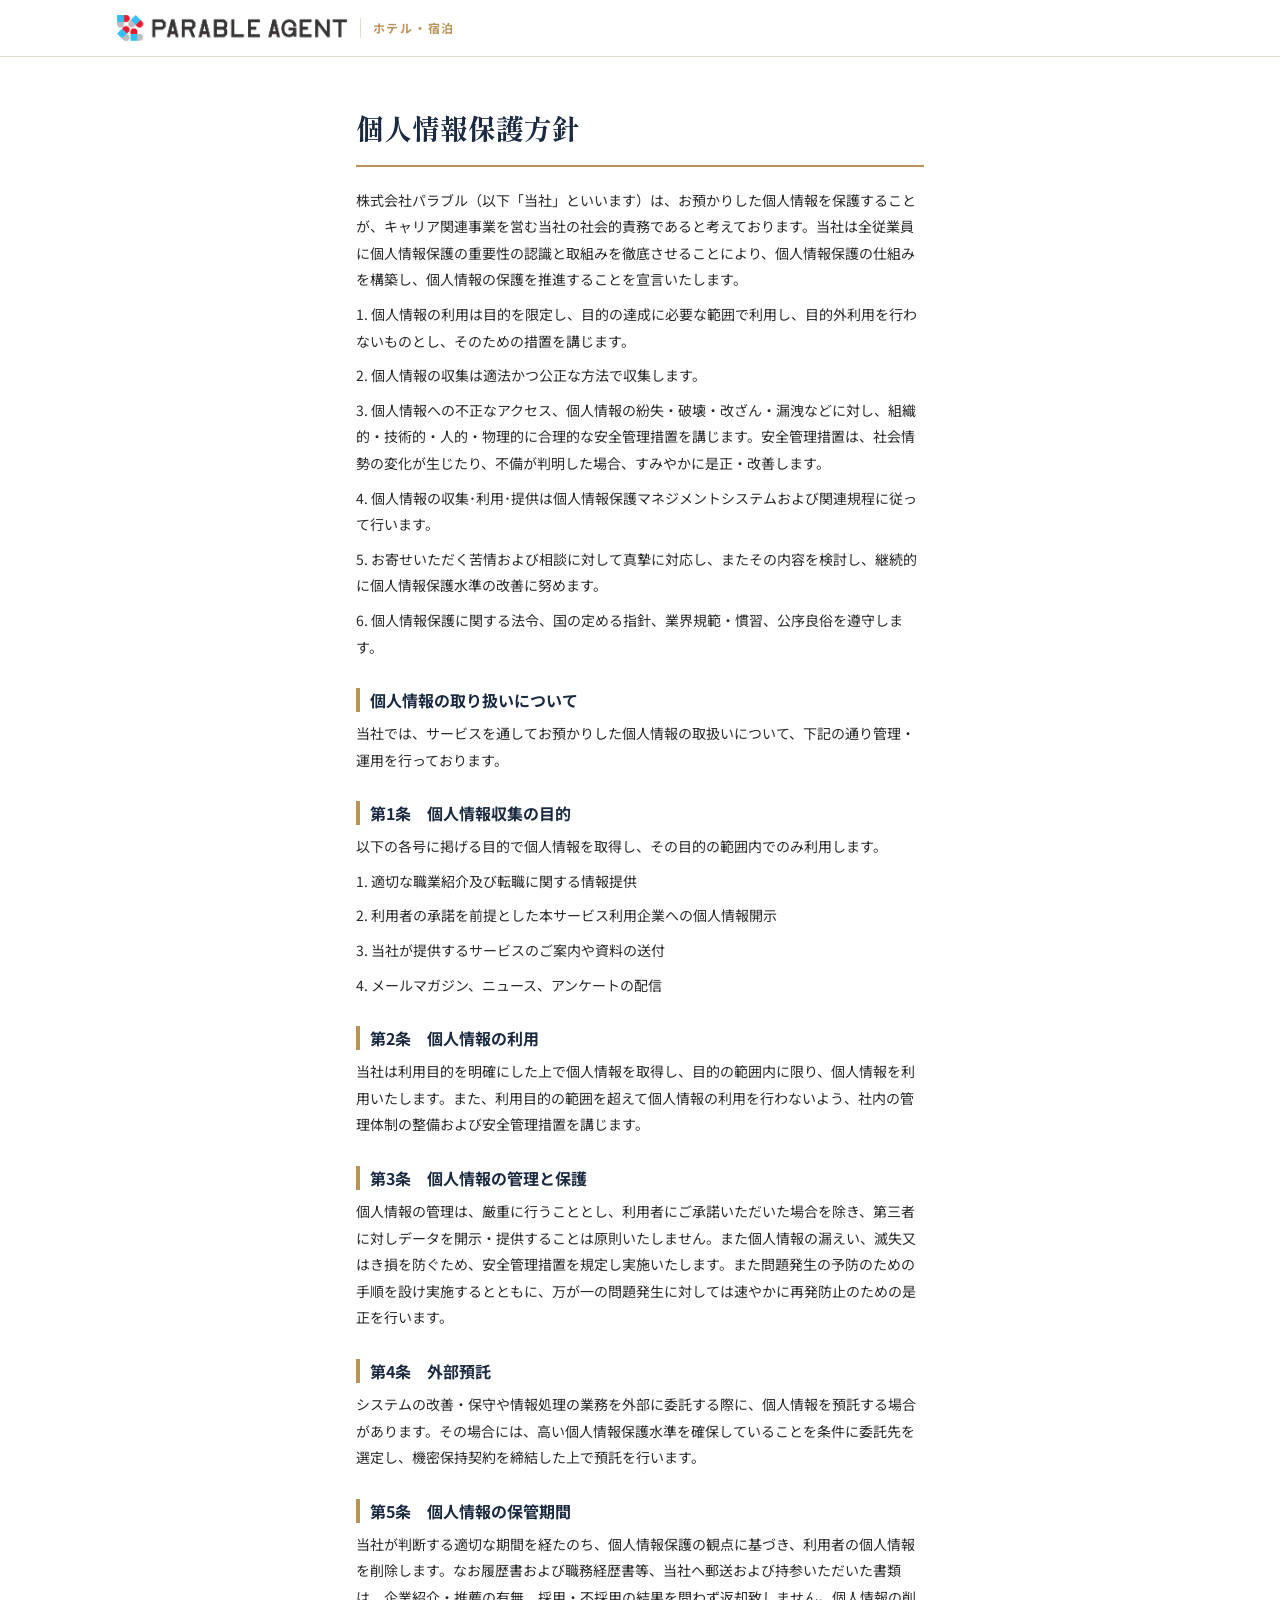
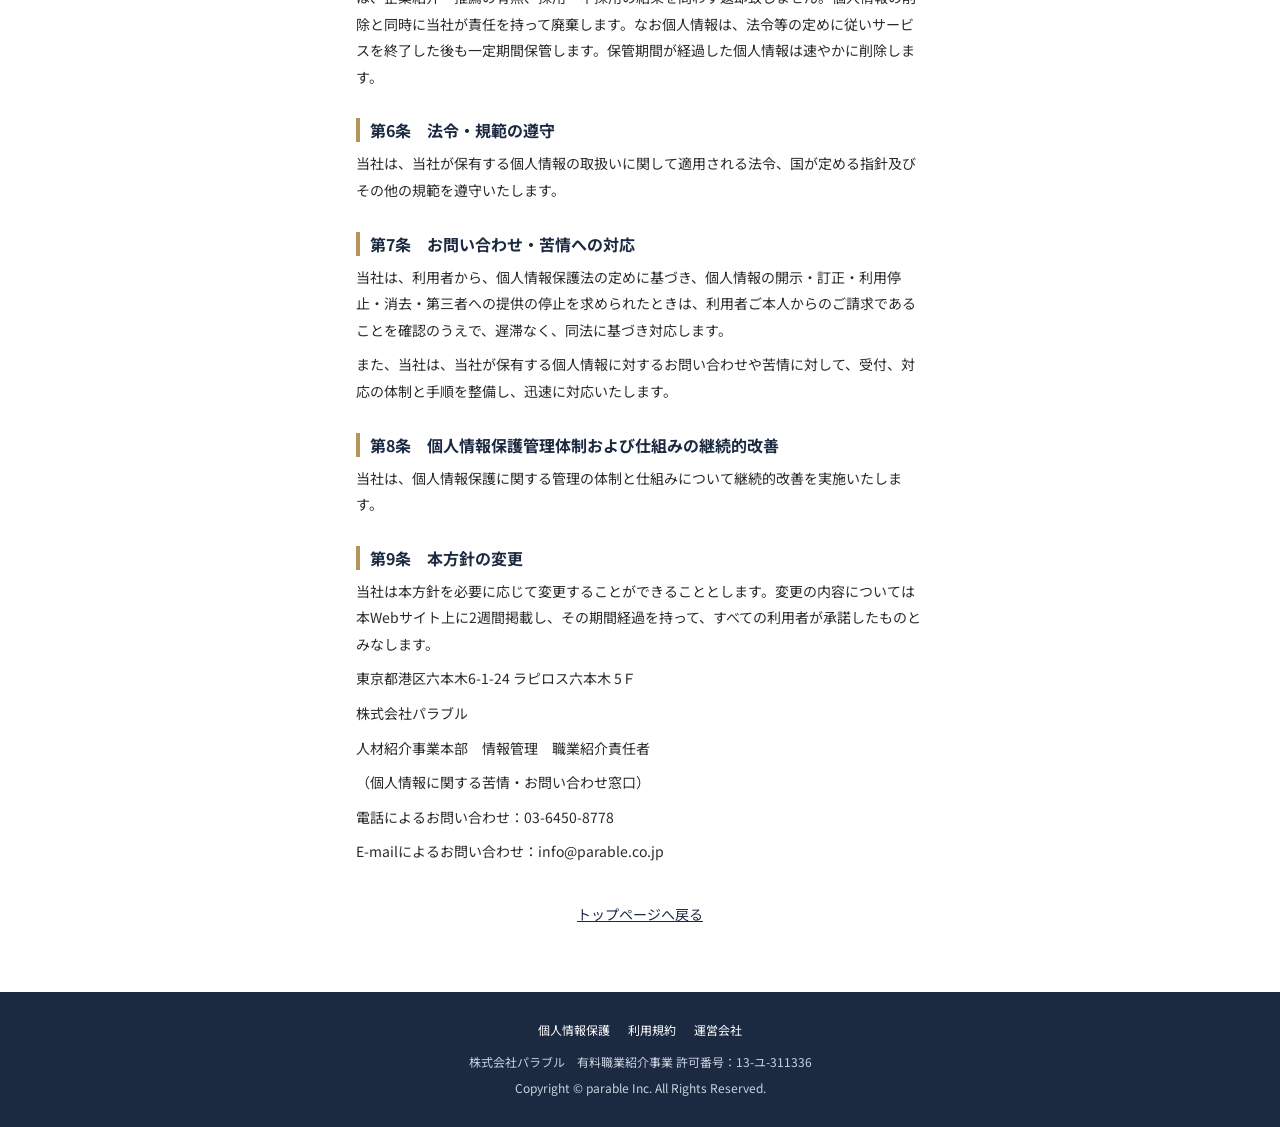
==== privacy.html @ ec3290c4 "Use LINE green for the exit popup and add LINE icon to its button" ====
<!DOCTYPE html>
<html lang="ja">
<head>
  <meta charset="UTF-8">
  <meta name="viewport" content="width=device-width,initial-scale=1">
  <title>個人情報保護方針｜パラブルエージェント ホテル・宿泊</title>
  <meta name="description" content="株式会社パラブルの個人情報保護方針および個人情報の取り扱いについて">
  <link rel="preconnect" href="https://fonts.googleapis.com">
  <link rel="preconnect" href="https://fonts.gstatic.com" crossorigin>
  <link href="https://fonts.googleapis.com/css2?family=Noto+Sans+JP:wght@400;500;700&family=Shippori+Mincho:wght@600;700&display=swap" rel="stylesheet">
  <link rel="stylesheet" href="./css/hotel.css?v=20261027c">
</head>
<body>
  <header class="site-header">
    <div class="wrap site-header__inner">
      <a class="logo" href="./">
        <img src="./img/logo.png" alt="パラブルエージェント ホテル・宿泊" class="logo__img" onerror="this.remove()">
        <span class="logo__mark" aria-hidden="true">PA</span>
        <span class="logo__text">パラブルエージェント<small>ホテル・宿泊</small></span>
      </a>
    </div>
  </header>

  <main class="policy">
    <div class="wrap wrap--narrow">
      <h1>個人情報保護方針</h1>
      <p>株式会社パラブル（以下「当社」といいます）は、お預かりした個人情報を保護することが、キャリア関連事業を営む当社の社会的責務であると考えております。当社は全従業員に個人情報保護の重要性の認識と取組みを徹底させることにより、個人情報保護の仕組みを構築し、個人情報の保護を推進することを宣言いたします。</p>
      <p>1. 個人情報の利用は目的を限定し、目的の達成に必要な範囲で利用し、目的外利用を行わないものとし、そのための措置を講じます。</p>
      <p>2. 個人情報の収集は適法かつ公正な方法で収集します。</p>
      <p>3. 個人情報への不正なアクセス、個人情報の紛失・破壊・改ざん・漏洩などに対し、組織的・技術的・人的・物理的に合理的な安全管理措置を講じます。安全管理措置は、社会情勢の変化が生じたり、不備が判明した場合、すみやかに是正・改善します。</p>
      <p>4. 個人情報の収集･利用･提供は個人情報保護マネジメントシステムおよび関連規程に従って行います。</p>
      <p>5. お寄せいただく苦情および相談に対して真摯に対応し、またその内容を検討し、継続的に個人情報保護水準の改善に努めます。</p>
      <p>6. 個人情報保護に関する法令、国の定める指針、業界規範・慣習、公序良俗を遵守します。</p>
      <h2>個人情報の取り扱いについて</h2>
      <p>当社では、サービスを通してお預かりした個人情報の取扱いについて、下記の通り管理・運用を行っております。</p>
      <h2>第1条　個人情報収集の目的</h2>
      <p>以下の各号に掲げる目的で個人情報を取得し、その目的の範囲内でのみ利用します。</p>
      <p>1. 適切な職業紹介及び転職に関する情報提供</p>
      <p>2. 利用者の承諾を前提とした本サービス利用企業への個人情報開示</p>
      <p>3. 当社が提供するサービスのご案内や資料の送付</p>
      <p>4. メールマガジン、ニュース、アンケートの配信</p>
      <h2>第2条　個人情報の利用</h2>
      <p>当社は利用目的を明確にした上で個人情報を取得し、目的の範囲内に限り、個人情報を利用いたします。また、利用目的の範囲を超えて個人情報の利用を行わないよう、社内の管理体制の整備および安全管理措置を講じます。</p>
      <h2>第3条　個人情報の管理と保護</h2>
      <p>個人情報の管理は、厳重に行うこととし、利用者にご承諾いただいた場合を除き、第三者に対しデータを開示・提供することは原則いたしません。また個人情報の漏えい、滅失又はき損を防ぐため、安全管理措置を規定し実施いたします。また問題発生の予防のための手順を設け実施するとともに、万が一の問題発生に対しては速やかに再発防止のための是正を行います。</p>
      <h2>第4条　外部預託</h2>
      <p>システムの改善・保守や情報処理の業務を外部に委託する際に、個人情報を預託する場合があります。その場合には、高い個人情報保護水準を確保していることを条件に委託先を選定し、機密保持契約を締結した上で預託を行います。</p>
      <h2>第5条　個人情報の保管期間</h2>
      <p>当社が判断する適切な期間を経たのち、個人情報保護の観点に基づき、利用者の個人情報を削除します。なお履歴書および職務経歴書等、当社へ郵送および持参いただいた書類は、企業紹介・推薦の有無、採用・不採用の結果を問わず返却致しません。個人情報の削除と同時に当社が責任を持って廃棄します。なお個人情報は、法令等の定めに従いサービスを終了した後も一定期間保管します。保管期間が経過した個人情報は速やかに削除します。</p>
      <h2>第6条　法令・規範の遵守</h2>
      <p>当社は、当社が保有する個人情報の取扱いに関して適用される法令、国が定める指針及びその他の規範を遵守いたします。</p>
      <h2>第7条　お問い合わせ・苦情への対応</h2>
      <p>当社は、利用者から、個人情報保護法の定めに基づき、個人情報の開示・訂正・利用停止・消去・第三者への提供の停止を求められたときは、利用者ご本人からのご請求であることを確認のうえで、遅滞なく、同法に基づき対応します。</p>
      <p>また、当社は、当社が保有する個人情報に対するお問い合わせや苦情に対して、受付、対応の体制と手順を整備し、迅速に対応いたします。</p>
      <h2>第8条　個人情報保護管理体制および仕組みの継続的改善</h2>
      <p>当社は、個人情報保護に関する管理の体制と仕組みについて継続的改善を実施いたします。</p>
      <h2>第9条　本方針の変更</h2>
      <p>当社は本方針を必要に応じて変更することができることとします。変更の内容については本Webサイト上に2週間掲載し、その期間経過を持って、すべての利用者が承諾したものとみなします。</p>
      <p>東京都港区六本木6-1-24 ラピロス六本木 5Ｆ</p>
      <p>株式会社パラブル</p>
      <p>人材紹介事業本部　情報管理　職業紹介責任者</p>
      <p>（個人情報に関する苦情・お問い合わせ窓口）</p>
      <p>電話によるお問い合わせ：03-6450-8778</p>
      <p>E-mailによるお問い合わせ：info@parable.co.jp</p>
      <p class="policy__back"><a href="./">トップページへ戻る</a></p>
    </div>
  </main>

  <footer class="site-footer">
    <div class="wrap">
      <nav class="site-footer__nav">
        <a href="./privacy.html">個人情報保護</a>
        <a href="./terms.html">利用規約</a>
        <a href="https://parable.co.jp/" target="_blank" rel="noopener">運営会社</a>
      </nav>
      <p class="site-footer__license">株式会社パラブル　有料職業紹介事業 許可番号：13-ユ-311336</p>
      <p class="site-footer__copy">Copyright © parable Inc. All Rights Reserved.</p>
    </div>
  </footer>
</body>
</html>
---- css/hotel.css ----
/* パラブルエージェント ホテル・宿泊 LP */
:root {
  --navy: #1b2a41;
  --navy-2: #2c3e5c;
  --gold: #b8945a;
  --gold-soft: #efe7da;
  --cream: #faf7f2;
  --ink: #2a2a2a;
  --muted: #6b6b6b;
  --line: #e2dccf;
  --cta: #d9623b;
  --cta-dark: #b84d2a;
  --ok: #2f7d5b;
  --err: #c0392b;
  --radius: 10px;
  --serif: "Shippori Mincho", "Hiragino Mincho ProN", serif;
  --sans: "Noto Sans JP", "Hiragino Sans", "Hiragino Kaku Gothic ProN", Meiryo, sans-serif;
}

*, *::before, *::after { box-sizing: border-box; }
html { -webkit-text-size-adjust: 100%; scroll-behavior: smooth; }
html.is-locked { overflow: hidden; }
body { margin: 0; font-family: var(--sans); color: var(--ink); background: #fff; line-height: 1.7; font-size: 15px; }
h1, h2, h3, p, ul, ol, fieldset, legend, figure { margin: 0; padding: 0; }
ul, ol { list-style: none; }
fieldset { border: 0; min-width: 0; }
img, svg { display: block; max-width: 100%; }
a { color: inherit; }
button, input, select { font: inherit; color: inherit; }
[hidden] { display: none !important; }

.wrap { width: 100%; max-width: 1080px; margin: 0 auto; padding: 0 16px; }
.wrap--narrow { max-width: 600px; }
.sp-only { display: inline; }
@media (min-width: 768px) { .sp-only { display: none; } body { font-size: 16px; } }

/* ===== header ===== */
.site-header { background: #fff; border-bottom: 1px solid var(--line); }
.site-header__inner { display: flex; align-items: center; justify-content: space-between; gap: 12px; min-height: 56px; }
.logo { display: flex; align-items: center; gap: 8px; }
.logo__mark { display: grid; place-items: center; width: 34px; height: 34px; border-radius: 50%; background: var(--navy); color: var(--gold-soft); font-family: var(--serif); font-size: 14px; letter-spacing: .04em; }
.logo__img { display: block; height: 20px; width: auto; }
/* ロゴ画像がある場合：PARABLE AGENT ロゴ＋「ホテル・宿泊」の小さなラベル（スマホは縦並び） */
.logo:has(.logo__img) { flex-direction: column; align-items: flex-start; gap: 3px; }
.logo:has(.logo__img) .logo__mark { display: none; }
.logo:has(.logo__img) .logo__text { font-size: 0; }
.logo:has(.logo__img) .logo__text small { font-size: 10px; font-weight: 700; letter-spacing: .14em; }
@media (min-width: 768px) {
  .logo__img { height: 28px; }
  .logo:has(.logo__img) { flex-direction: row; align-items: center; gap: 12px; }
  .logo:has(.logo__img) .logo__text small { font-size: 12px; padding-left: 12px; border-left: 1px solid var(--line); line-height: 20px; }
}
.logo__text { display: flex; flex-direction: column; font-weight: 700; font-size: 14px; line-height: 1.25; color: var(--navy); }
.logo__text small { font-size: 11px; font-weight: 500; color: var(--gold); letter-spacing: .1em; }
.site-header__note { font-size: 12px; font-weight: 700; color: var(--cta-dark); background: #fbeee8; padding: 4px 10px; border-radius: 999px; white-space: nowrap; }

/* ===== CTA ===== */
.cta { display: flex; flex-direction: column; align-items: center; justify-content: center; gap: 2px; width: 100%; max-width: 420px; margin: 0 auto; padding: 14px 20px; border-radius: 999px; background: var(--cta); color: #fff; text-decoration: none; font-weight: 700; font-size: 18px; line-height: 1.3; box-shadow: 0 4px 0 var(--cta-dark); transition: transform .1s, box-shadow .1s; }
.cta span { font-size: 12px; font-weight: 500; opacity: .9; }
.cta:active { transform: translateY(3px); box-shadow: 0 1px 0 var(--cta-dark); }
.cta--block { max-width: none; }

/* ===== FV ===== */
.fv { background: linear-gradient(180deg, var(--cream) 0%, #fff 100%); padding: 28px 0 36px; overflow: hidden; }
.fv__inner { display: grid; gap: 24px; align-items: center; }
.fv__eyebrow { display: inline-block; font-size: 12px; font-weight: 700; color: var(--gold); letter-spacing: .08em; border-bottom: 1px solid var(--gold); padding-bottom: 2px; margin-bottom: 12px; }
.fv__title { font-family: var(--serif); font-size: 30px; line-height: 1.45; color: var(--navy); letter-spacing: .02em; }
.fv__title em { font-style: normal; color: var(--gold); }
.fv__lead { margin-top: 12px; font-size: 14px; color: var(--muted); }
/* 3つの強み：ホテルのメニュー表のような二重罫線＋金のグラデーション区切り */
.fv__points { position: relative; display: grid; grid-template-columns: repeat(3, 1fr); margin: 22px 0 26px; padding: 16px 0 14px; border-block: 1px solid var(--gold); }
.fv__points::before { content: ""; position: absolute; inset: 3px 0; border-block: 1px solid rgba(184, 148, 90, .35); pointer-events: none; }
.fv__points li { position: relative; display: flex; flex-direction: column; align-items: center; text-align: center; padding: 0 4px; }
.fv__points li + li::before { content: ""; position: absolute; left: 0; top: 6%; bottom: 6%; width: 1px; background: linear-gradient(transparent, var(--gold) 30%, var(--gold) 70%, transparent); }
.fv__points small { font-size: 10px; font-weight: 700; line-height: 1.4; color: var(--muted); }
.fv__points b { margin: 4px 0 2px; font-family: var(--serif); font-size: 24px; font-weight: 700; line-height: 1.25; letter-spacing: .08em; color: var(--navy); background: linear-gradient(transparent 68%, rgba(184, 148, 90, .28) 68%); padding: 0 2px; }
.fv__points span { font-size: 11px; font-weight: 700; line-height: 1.4; color: var(--gold); letter-spacing: .06em; }
@media (max-width: 359px) { .fv__points small { font-size: 9px; } .fv__points b { font-size: 21px; } }
.fv__visual { order: -1; }
.fv__bell { width: 120px; margin: 0 auto; }
.fv__photo { width: 100%; aspect-ratio: 4 / 3; object-fit: cover; border-radius: 14px; }
.fv__visual:has(.fv__photo) .fv__bell { display: none; }
@media (min-width: 768px) {
  .fv { padding: 56px 0 64px; }
  .fv__inner { grid-template-columns: 1.2fr .8fr; }
  .fv__title { font-size: 42px; }
  .fv__lead { font-size: 16px; }
  .fv__visual { order: 0; }
  .fv__bell { width: 100%; max-width: 360px; }
  .fv__points { padding: 20px 0 18px; }
  .fv__points small { font-size: 12px; }
  .fv__points b { font-size: 30px; }
  .fv__points span { font-size: 13px; }
  .fv .cta { margin: 0; }
}

/* ===== ENTRY FORM ===== */
.entry { background: var(--navy); padding: 32px 0 40px; scroll-margin-top: 0; }
.entry__title { font-family: var(--serif); text-align: center; color: #fff; font-size: 22px; margin-bottom: 16px; letter-spacing: .06em; }
.entry-form { background: #fff; border-radius: 14px; padding: 20px 16px 24px; box-shadow: 0 10px 30px rgba(0, 0, 0, .25); }
@media (min-width: 768px) { .entry-form { padding: 28px 32px 32px; } }

.progress { display: flex; align-items: center; gap: 10px; margin-bottom: 18px; }
.progress__bar { flex: 1; height: 8px; background: #eee9e0; border-radius: 999px; overflow: hidden; }
.progress__bar span { display: block; height: 100%; background: linear-gradient(90deg, var(--gold), var(--cta)); border-radius: 999px; transition: width .3s; }
.progress__text { font-size: 13px; font-weight: 700; color: var(--navy); white-space: nowrap; }

.step { display: none; animation: fade .25s ease; }
.step.is-active { display: block; }
@keyframes fade { from { opacity: 0; transform: translateY(6px); } to { opacity: 1; transform: none; } }

.q { display: block; width: 100%; font-weight: 700; font-size: 17px; color: var(--navy); line-height: 1.5; margin-bottom: 12px; }
.q--sub { margin-top: 24px; padding-top: 20px; border-top: 1px dashed var(--line); }
.q__note { display: inline-block; margin-left: 8px; font-size: 12px; font-weight: 500; color: var(--gold); }
.private { display: inline-block; margin-left: 8px; font-size: 11px; font-weight: 500; color: var(--muted); background: #f1efea; border-radius: 4px; padding: 1px 6px; vertical-align: middle; }

.choices { display: grid; gap: 8px; }
.choices--2col { grid-template-columns: 1fr 1fr; }
.choices--3col { grid-template-columns: repeat(3, 1fr); }
.choice { position: relative; display: block; cursor: pointer; }
.choice--wide { grid-column: 1 / -1; }
.choice input { position: absolute; opacity: 0; width: 1px; height: 1px; }
.choice span { display: flex; align-items: center; justify-content: center; min-height: 52px; padding: 8px 10px; text-align: center; font-weight: 700; font-size: 14px; line-height: 1.4; border: 2px solid var(--line); border-radius: var(--radius); background: #fff; transition: border-color .15s, background .15s; }
.choices:not(.choices--2col):not(.choices--3col) .choice span { justify-content: flex-start; text-align: left; padding-left: 44px; }
.choices:not(.choices--2col):not(.choices--3col) .choice span::before { content: ""; position: absolute; left: 14px; top: 50%; transform: translateY(-50%); width: 20px; height: 20px; border: 2px solid var(--line); border-radius: 50%; background: #fff; }
.choices:not(.choices--2col):not(.choices--3col) .choice input:checked + span::before { border-color: var(--navy); background: radial-gradient(var(--navy) 45%, #fff 50%); }
.choice input:checked + span { border-color: var(--navy); background: #eef1f6; color: var(--navy); }
.choice input:focus-visible + span { outline: 3px solid var(--gold); outline-offset: 2px; }
.choice input[type="checkbox"]:checked + span::after { content: "✓"; position: absolute; top: 4px; right: 8px; font-size: 13px; color: var(--navy); }
.choice.is-disabled span { opacity: .45; cursor: not-allowed; }
.choices--3col .choice span { font-size: 13px; padding: 8px 4px; }
.choices--sm .choice span { min-height: 44px; font-size: 13px; padding: 6px 4px; }

.picked { font-size: 13px; color: var(--muted); margin: -4px 0 10px; }
.picked.is-set { color: var(--navy); font-weight: 700; }
.region { border: 1px solid var(--line); border-radius: var(--radius); margin-bottom: 8px; overflow: hidden; }
.region summary { display: flex; align-items: center; justify-content: space-between; padding: 12px 14px; font-weight: 700; color: var(--navy); cursor: pointer; list-style: none; background: var(--cream); }
.region summary::-webkit-details-marker { display: none; }
.region summary::after { content: "＋"; color: var(--gold); margin-left: 8px; }
.region[open] summary::after { content: "－"; }
.region summary em { font-style: normal; font-size: 12px; color: var(--cta-dark); margin-left: auto; }
.region .choices { padding: 10px; }

.field { display: block; margin-bottom: 14px; }
.field__label { display: block; font-size: 14px; font-weight: 700; margin-bottom: 6px; color: var(--navy); }
.field__label b, .field__label i { font-style: normal; font-weight: 700; font-size: 11px; margin-left: 6px; padding: 1px 6px; border-radius: 3px; vertical-align: 1px; }
.field__label b { background: var(--cta); color: #fff; }
.field__label i { background: #e5e5e5; color: var(--muted); }
.field input, .field select { width: 100%; height: 52px; padding: 0 14px; font-size: 16px; border: 2px solid var(--line); border-radius: var(--radius); background: #fff; appearance: none; -webkit-appearance: none; }
.field select { background-image: linear-gradient(45deg, transparent 50%, var(--navy) 50%), linear-gradient(135deg, var(--navy) 50%, transparent 50%); background-position: calc(100% - 20px) 50%, calc(100% - 14px) 50%; background-size: 6px 6px; background-repeat: no-repeat; padding-right: 36px; }
.field input:focus, .field select:focus { outline: none; border-color: var(--navy); }
.field-row { display: grid; grid-template-columns: 1fr 1fr; gap: 10px; }
.addr-hint { margin: -6px 0 10px; font-size: 13px; font-weight: 700; color: var(--ok); }
.link-btn { background: none; border: 0; padding: 0; margin: -4px 0 16px; color: var(--navy-2); text-decoration: underline; font-size: 13px; cursor: pointer; }
.zip-fallback { padding: 12px; margin-bottom: 14px; background: var(--cream); border-radius: var(--radius); }
.zip-fallback .field:last-child { margin-bottom: 0; }

.agree { display: flex; gap: 10px; align-items: flex-start; margin: 4px 0 8px; font-size: 14px; cursor: pointer; }
.agree input { width: 22px; height: 22px; margin: 1px 0 0; flex-shrink: 0; accent-color: var(--navy); }
.agree a { color: var(--navy-2); }

.err { min-height: 0; font-size: 13px; font-weight: 700; color: var(--err); margin-top: 10px; }
.err.is-shown { padding: 8px 12px; background: #fdecea; border-radius: 6px; }

.nav { display: flex; gap: 10px; margin-top: 20px; }
.nav button { height: 54px; border-radius: 999px; font-weight: 700; font-size: 17px; cursor: pointer; border: 0; }
.btn-next { flex: 1; background: var(--navy); color: #fff; }
.btn-back { width: 30%; min-width: 88px; background: #f1efea; color: var(--muted); font-size: 15px !important; }
.nav--submit { flex-direction: column; }
.nav--submit .btn-back { width: 100%; background: none; text-decoration: underline; height: 40px; }
.btn-submit { width: 100%; height: 60px !important; background: var(--cta); color: #fff; font-size: 19px !important; box-shadow: 0 4px 0 var(--cta-dark); }
.btn-submit:disabled { opacity: .7; }

.hp { position: absolute; left: -9999px; width: 1px; height: 1px; overflow: hidden; }

/* ===== sections ===== */
.reasons, .flow, .faq { padding: 48px 0; }
.flow { background: var(--cream); }
.sec-eyebrow { text-align: center; font-size: 12px; letter-spacing: .3em; color: var(--gold); font-weight: 700; }
.sec-title { text-align: center; font-family: var(--serif); font-size: 24px; color: var(--navy); line-height: 1.5; margin: 6px 0 28px; }
@media (min-width: 768px) { .sec-title { font-size: 30px; } }

.reasons__list { display: grid; gap: 14px; margin-bottom: 32px; }
@media (min-width: 768px) { .reasons__list { grid-template-columns: repeat(3, 1fr); } }
.reasons__list li { padding: 22px 20px; border: 1px solid var(--line); border-radius: 12px; background: #fff; }
.reasons__no { display: block; font-family: var(--serif); font-size: 28px; color: var(--gold); line-height: 1; margin-bottom: 8px; }
.reasons__list h3 { font-size: 17px; color: var(--navy); margin-bottom: 6px; line-height: 1.5; }
.reasons__list p { font-size: 14px; color: var(--muted); }

.flow__list { display: grid; gap: 10px; max-width: 600px; margin: 0 auto; counter-reset: f; }
.flow__list li { display: grid; grid-template-columns: 76px 1fr; grid-template-rows: auto auto; column-gap: 12px; align-items: center; padding: 14px 16px; background: #fff; border-radius: 10px; border-left: 4px solid var(--gold); }
.flow__list b { grid-row: 1 / 3; font-size: 12px; color: var(--gold); letter-spacing: .05em; }
.flow__list span { font-weight: 700; color: var(--navy); }
.flow__list small { font-size: 12px; color: var(--muted); }

.faq details { border-bottom: 1px solid var(--line); }
.faq summary { padding: 16px 32px 16px 0; font-weight: 700; color: var(--navy); cursor: pointer; list-style: none; position: relative; }
.faq summary::-webkit-details-marker { display: none; }
.faq summary::before { content: "Q."; color: var(--gold); font-family: var(--serif); margin-right: 8px; }
.faq summary::after { content: "＋"; position: absolute; right: 4px; color: var(--gold); }
.faq details[open] summary::after { content: "－"; }
.faq details p { padding: 0 0 16px 26px; font-size: 14px; color: var(--muted); }

/* ===== footer ===== */
.site-footer { background: var(--navy); color: #c9d1de; padding: 28px 0 96px; font-size: 12px; text-align: center; }
.site-footer__nav { display: flex; flex-wrap: wrap; justify-content: center; gap: 6px 18px; margin-bottom: 12px; }
.site-footer__nav a { color: #fff; text-decoration: none; }
.site-footer__license { margin-bottom: 6px; }
.todo { color: #ffcf8a; }
@media (min-width: 768px) { .site-footer { padding-bottom: 28px; } }

/* ===== sticky CTA ===== */
.sticky-cta { position: fixed; left: 12px; right: 12px; bottom: 12px; z-index: 50; display: block; text-align: center; padding: 15px; border-radius: 999px; background: var(--cta); color: #fff; font-weight: 700; font-size: 17px; text-decoration: none; box-shadow: 0 6px 18px rgba(0, 0, 0, .25); transition: opacity .2s, transform .2s; }
.sticky-cta.is-hidden { opacity: 0; transform: translateY(20px); pointer-events: none; }
@media (min-width: 768px) { .sticky-cta { display: none; } }

/* ===== popup ===== */
.popup { position: fixed; inset: 0; z-index: 100; display: grid; place-items: center; padding: 16px; }
.popup__backdrop { position: absolute; inset: 0; background: rgba(14, 22, 36, .6); }
.popup__card { position: relative; width: 100%; max-width: 380px; background: #fff; border-radius: 16px; padding: 28px 20px 16px; text-align: center; animation: fade .25s ease; }
.popup__close { position: absolute; top: 6px; right: 8px; width: 40px; height: 40px; border: 0; background: none; font-size: 24px; color: var(--muted); cursor: pointer; }
.popup__eyebrow { font-size: 13px; font-weight: 700; color: var(--cta-dark); }
.popup__title { font-family: var(--serif); font-size: 20px; line-height: 1.5; color: var(--navy); margin: 6px 0 14px; }
.popup__list { text-align: left; font-size: 14px; margin: 0 0 18px; display: grid; gap: 6px; }
.popup__list li { padding-left: 22px; position: relative; }
.popup__list li::before { content: "✓"; position: absolute; left: 0; color: var(--gold); font-weight: 700; }
.popup__later { margin-top: 8px; background: none; border: 0; color: var(--muted); text-decoration: underline; font-size: 13px; padding: 8px; cursor: pointer; }
/* LINE相談モード（CONFIG.lineUrl 設定時）：LINEのブランドカラー */
.popup--line { --line-green: #06c755; --line-green-dark: #04a144; }
.popup--line .popup__eyebrow { color: var(--line-green-dark); }
.popup--line .popup__list li::before { color: var(--line-green); }
.popup--line .cta { flex-direction: row; gap: 0; background: var(--line-green); box-shadow: 0 4px 0 var(--line-green-dark); }
.popup--line .cta:active { box-shadow: 0 1px 0 var(--line-green-dark); }
.cta__line-icon { display: inline-block; width: 26px; height: 26px; margin-right: 8px; vertical-align: -6px; }

/* ===== thanks ===== */
.thanks { padding: 48px 0 64px; text-align: center; }
.thanks__icon { width: 64px; height: 64px; margin: 0 auto 16px; border-radius: 50%; display: grid; place-items: center; background: var(--gold-soft); color: var(--gold); font-size: 30px; }
.thanks h1 { font-family: var(--serif); font-size: 24px; color: var(--navy); line-height: 1.5; margin-bottom: 14px; }
.thanks p { color: var(--muted); font-size: 14px; }
.thanks .flow__list { margin-top: 28px; text-align: left; }

/* ===== 利用規約・個人情報保護ページ ===== */
a.logo { text-decoration: none; }
.policy { padding: 32px 0 48px; }
.policy h1 { font-family: var(--serif); font-size: 24px; color: var(--navy); margin-bottom: 20px; padding-bottom: 12px; border-bottom: 2px solid var(--gold); }
.policy h2 { font-size: 16px; color: var(--navy); margin: 28px 0 8px; padding-left: 10px; border-left: 4px solid var(--gold); line-height: 1.5; }
.policy p { font-size: 14px; line-height: 1.9; margin-top: 8px; overflow-wrap: anywhere; }
.policy a { color: var(--navy); }
.policy__back { margin-top: 36px !important; text-align: center; }
@media (min-width: 768px) { .policy { padding: 48px 0 64px; } .policy h1 { font-size: 28px; } }
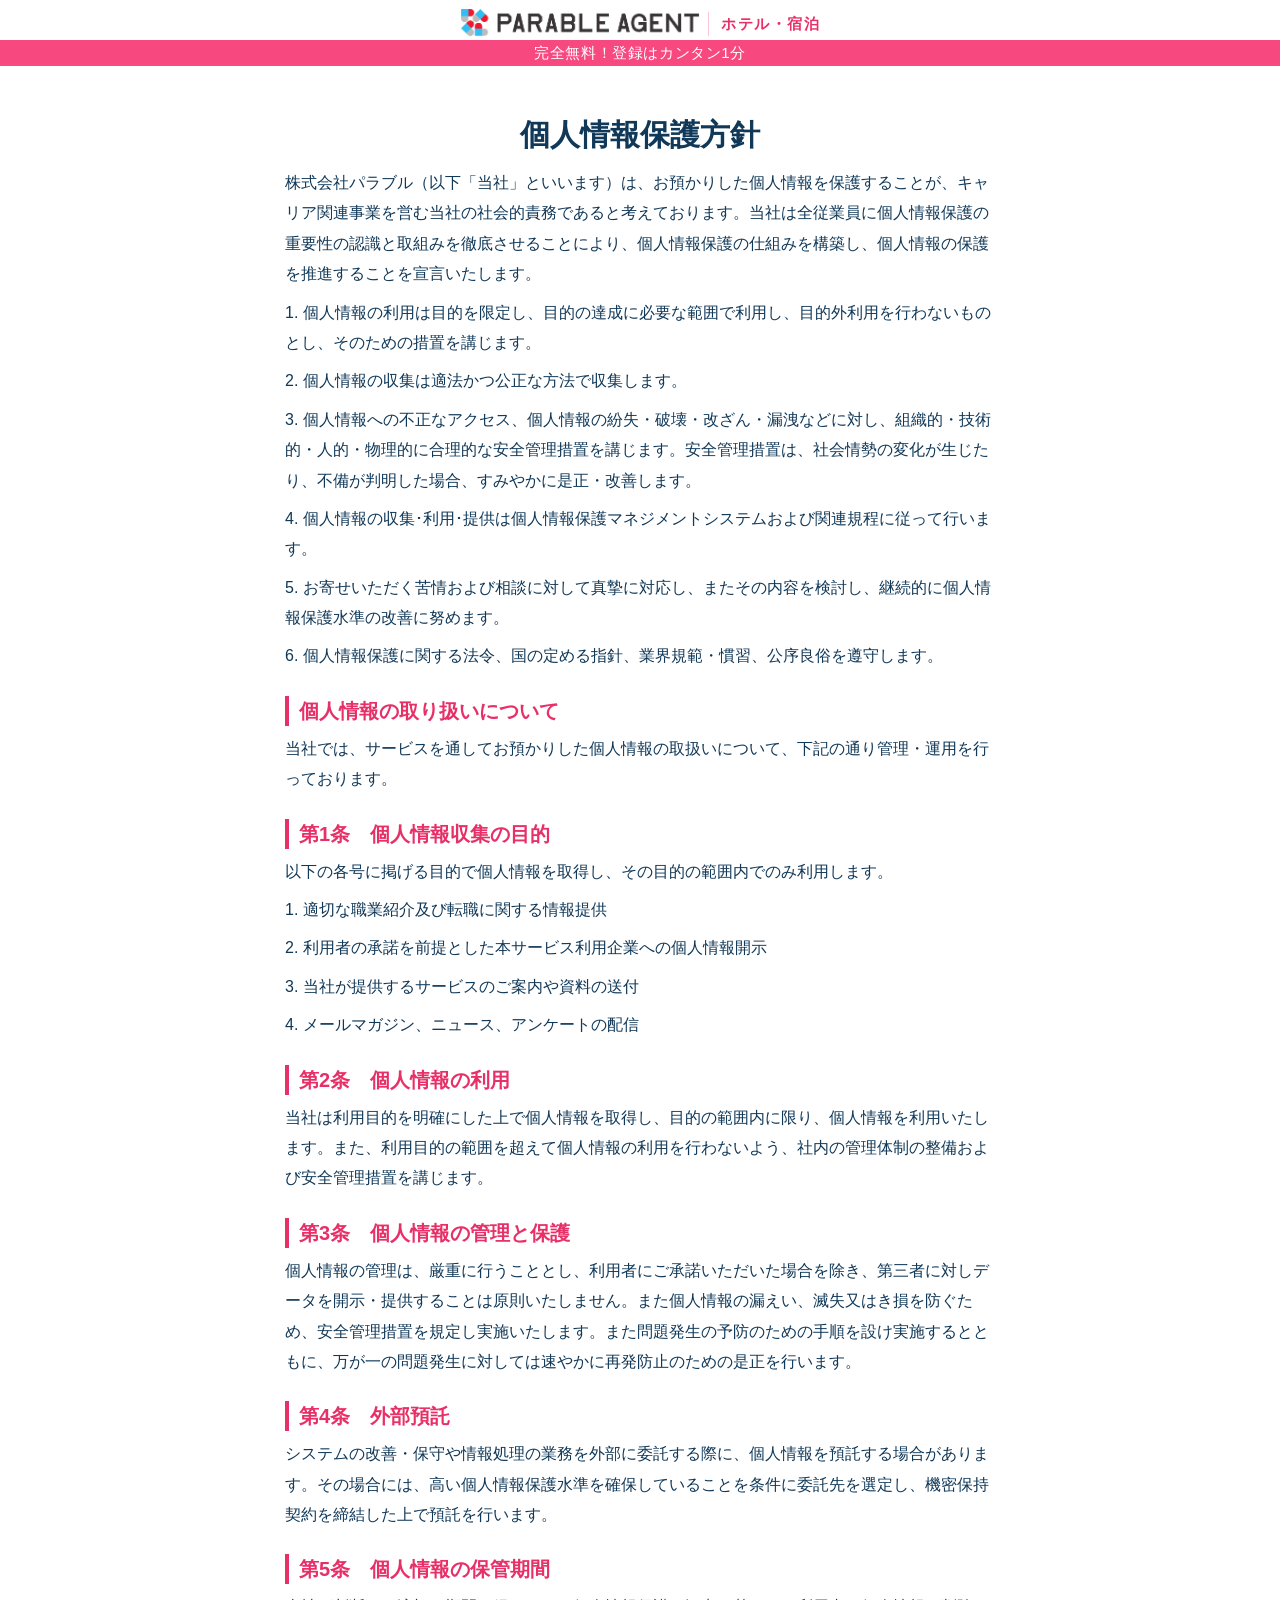
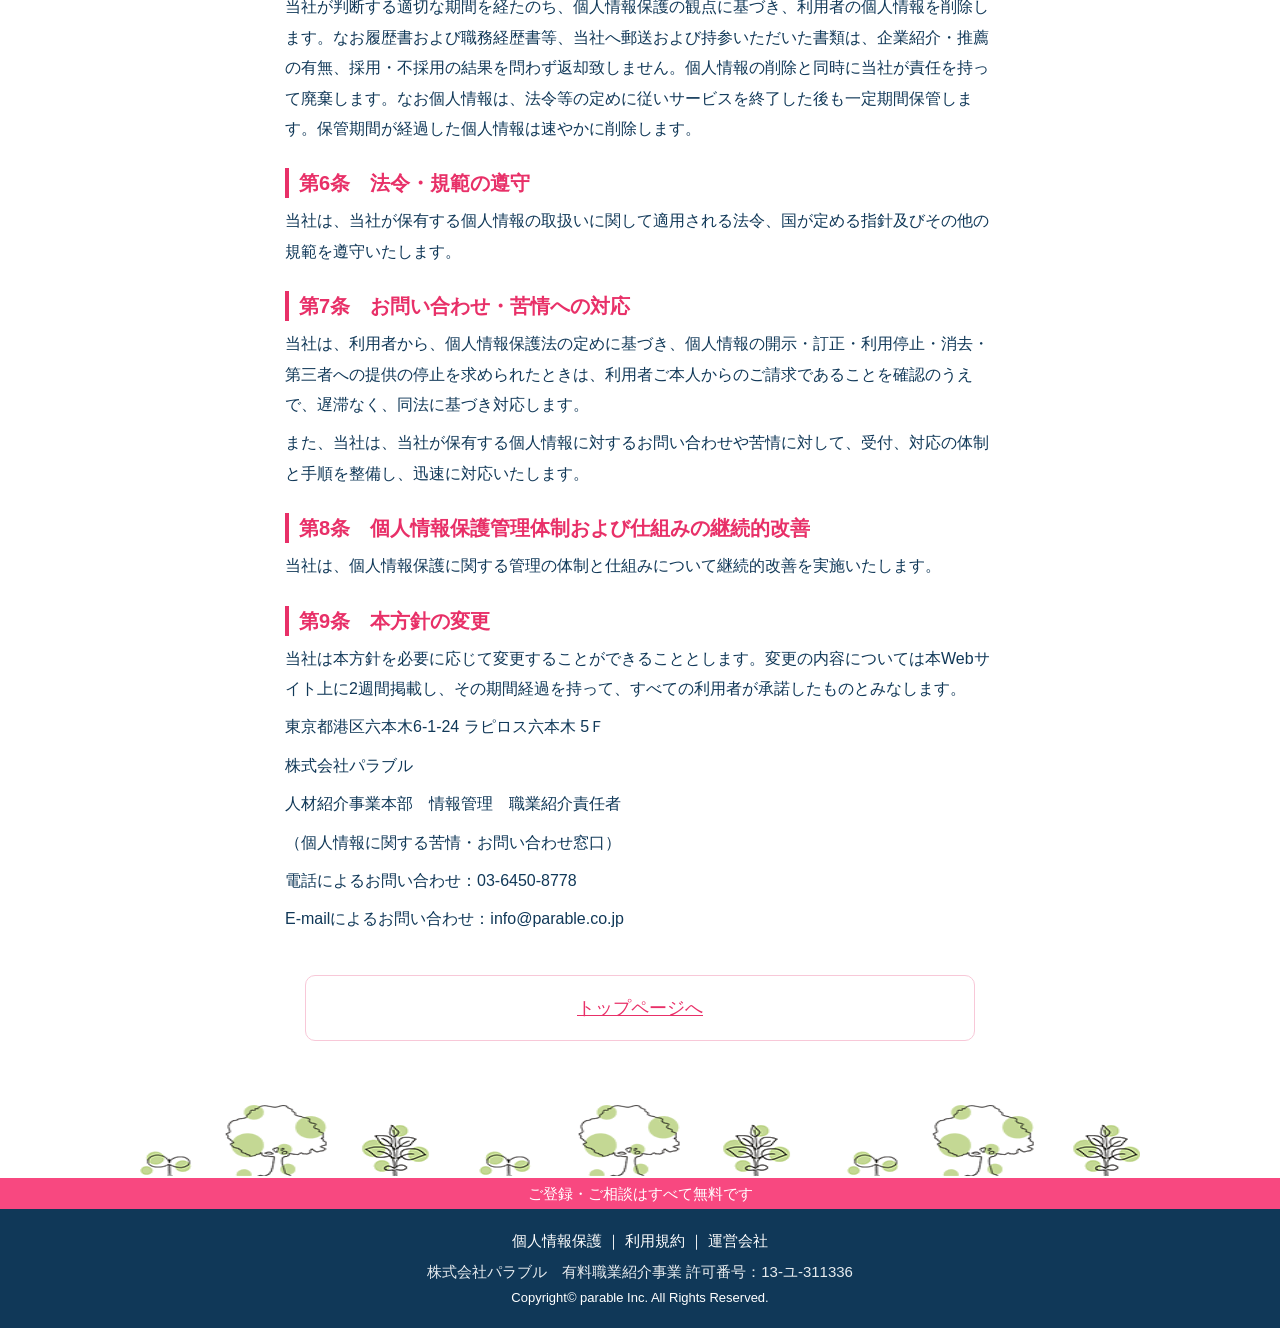
==== commit 39549b9a: "Restyle hotel LP to match kango LP3/LP4 design - Use LP4 stylesheets (reset/style_mini/lp4) and page" ====
--- a/privacy.html
+++ b/privacy.html
@@ -1,29 +1,35 @@
 <!DOCTYPE html>
 <html lang="ja">
+
 <head>
-  <meta charset="UTF-8">
-  <meta name="viewport" content="width=device-width,initial-scale=1">
-  <title>個人情報保護方針｜パラブルエージェント ホテル・宿泊</title>
-  <meta name="description" content="株式会社パラブルの個人情報保護方針および個人情報の取り扱いについて">
-  <link rel="preconnect" href="https://fonts.googleapis.com">
-  <link rel="preconnect" href="https://fonts.gstatic.com" crossorigin>
-  <link href="https://fonts.googleapis.com/css2?family=Noto+Sans+JP:wght@400;500;700&family=Shippori+Mincho:wght@600;700&display=swap" rel="stylesheet">
-  <link rel="stylesheet" href="./css/hotel.css?v=20261027c">
+    <meta charset="UTF-8">
+    <meta http-equiv="X-UA-Compatible" content="IE=edge">
+    <meta name="viewport" content="width=device-width,initial-scale=1.0">
+    <title>個人情報保護方針｜パラブルエージェント ホテル・宿泊</title>
+    <meta name="description" content="株式会社パラブルの個人情報保護方針および個人情報の取り扱いについて">
+    <link rel="stylesheet" href="./css/reset.css?v=20261027d">
+    <link rel="stylesheet" href="./css/style_mini.css?v=20261027d">
+    <link rel="stylesheet" href="./css/lp4.css?v=20261027d">
+    <link rel="stylesheet" href="./css/hotel.css?v=20261027d">
 </head>
+
 <body>
-  <header class="site-header">
-    <div class="wrap site-header__inner">
-      <a class="logo" href="./">
-        <img src="./img/logo.png" alt="パラブルエージェント ホテル・宿泊" class="logo__img" onerror="this.remove()">
-        <span class="logo__mark" aria-hidden="true">PA</span>
-        <span class="logo__text">パラブルエージェント<small>ホテル・宿泊</small></span>
-      </a>
-    </div>
-  </header>
+    <div class="window-adjus">
+        <header class="header">
+            <div class="header__inner">
+                <p class="header__logo">
+                    <a href="./"><img src="./img/logo.png" alt="パラブルエージェント" width="1010" height="122"></a>
+                    <span class="header__sub">ホテル・宿泊</span>
+                </p>
+                <div class="header__p">
+                    <p class="sec-inner">完全無料！登録はカンタン1分</p>
+                </div>
+            </div>
+        </header>
 
-  <main class="policy">
-    <div class="wrap wrap--narrow">
-      <h1>個人情報保護方針</h1>
+        <main class="policy">
+            <div class="sec-inner">
+                <h1>個人情報保護方針</h1>
       <p>株式会社パラブル（以下「当社」といいます）は、お預かりした個人情報を保護することが、キャリア関連事業を営む当社の社会的責務であると考えております。当社は全従業員に個人情報保護の重要性の認識と取組みを徹底させることにより、個人情報保護の仕組みを構築し、個人情報の保護を推進することを宣言いたします。</p>
       <p>1. 個人情報の利用は目的を限定し、目的の達成に必要な範囲で利用し、目的外利用を行わないものとし、そのための措置を講じます。</p>
       <p>2. 個人情報の収集は適法かつ公正な方法で収集します。</p>
@@ -62,20 +68,25 @@
       <p>（個人情報に関する苦情・お問い合わせ窓口）</p>
       <p>電話によるお問い合わせ：03-6450-8778</p>
       <p>E-mailによるお問い合わせ：info@parable.co.jp</p>
-      <p class="policy__back"><a href="./">トップページへ戻る</a></p>
+                <div class="step__btn-container policy__back">
+                    <p class="prevbtn-box" style="width:100%"><a class="prevbtn" href="./" style="display:block;text-align:center">トップページへ</a></p>
+                </div>
+            </div>
+        </main>
+
+        <div class="hayashi"><img src="./img/hayashi.gif" alt="" width="734" height="71" loading="lazy"></div>
+        <section class="time"><p>ご登録・ご相談はすべて無料です</p></section>
+
+        <footer class="footer">
+            <div class="footer__nav">
+                <a href="./privacy.html" class="nav-link">個人情報保護</a> ｜
+                <a href="./terms.html" class="nav-link">利用規約</a> ｜
+                <a href="https://parable.co.jp/" class="nav-link" target="_blank" rel="noopener noreferrer">運営会社</a>
+            </div>
+            <p class="footer__license">株式会社パラブル　有料職業紹介事業 許可番号：13-ユ-311336</p>
+            <p class="copyright">Copyright© parable Inc. All Rights Reserved.</p>
+        </footer>
     </div>
-  </main>
+</body>
 
-  <footer class="site-footer">
-    <div class="wrap">
-      <nav class="site-footer__nav">
-        <a href="./privacy.html">個人情報保護</a>
-        <a href="./terms.html">利用規約</a>
-        <a href="https://parable.co.jp/" target="_blank" rel="noopener">運営会社</a>
-      </nav>
-      <p class="site-footer__license">株式会社パラブル　有料職業紹介事業 許可番号：13-ユ-311336</p>
-      <p class="site-footer__copy">Copyright © parable Inc. All Rights Reserved.</p>
-    </div>
-  </footer>
-</body>
 </html>
--- a/css/style_mini.css
+++ b/css/style_mini.css
@@ -0,0 +1 @@
+@charset "UTF-8";.nextbtn--acbg:hover,a:hover{opacity:.7}.advice__text,.mainarea,.not-publish,.top__left{position:relative}input,select{color:inherit;padding:5px 7px 6px}.nextbtn--acbg,.popup-area a,a,select{cursor:pointer}.close-btn,.footer,.header__logo,.header__p,.radio label .radio__left,.stephd,.terms,.thanks__container .prevbtn-box,.time{text-align:center}body{font-size:1.6rem;font-family:-apple-system,BlinkMacSystemFont,"Segoe UI","Hiragino Kaku Gothic ProN","メイリオ",Meiryo,sans-serif;overflow-x:hidden;font-weight:400}.window-adjus{width:100%}a{text-decoration:none}.sp-only,.step02,.step03,.step04,.step05,.step06,.tab-row,input[type=radio]{display:none}@media screen and (max-width:799px){.tab-row{display:block}}@media screen and (max-width:767px){.pc-only{display:none}.sp-only{display:block}}.header__inner{padding-top:4px}.header__logo img{width:85px;height:auto}.header__p{background:#ff9c00;color:#fff;padding:2px 0 3px;font-size:.9rem}.sec-inner{max-width:375px;margin:0 auto;padding-right:20px;padding-left:20px}.top{background:#cbe7dd}.top__inner{padding:6px 8px 0;display:-webkit-box;display:-webkit-flex;display:-ms-flexbox;display:flex}.top__left{max-width:55%;margin-right:auto;z-index:1}.top__left img{width:100%}.top__subtitle{color:#1f4a4c;font-size:1.2rem}.top__right{max-width:42%;padding:4px 1% 0 0}.popup-area img,.top__right img{width:100%;height:auto}.stephd{padding:12px 0}.comstep,input{font-size:1.4rem;font-family:-apple-system,BlinkMacSystemFont,"Segoe UI","Hiragino Kaku Gothic ProN","メイリオ",Meiryo,sans-serif}.comstep span,.js-step{display:block}.comstep,.maincontin{display:-webkit-box;display:-webkit-flex;display:-ms-flexbox}.maincontin{display:flex;overflow:hidden}.mainarea{height:490px;-webkit-flex-shrink:0;-ms-flex-negative:0;flex-shrink:0;width:100%;left:0;font-family:-apple-system,BlinkMacSystemFont,"Segoe UI","Hiragino Kaku Gothic ProN","メイリオ",Meiryo,sans-serif;padding-right:20px;padding-left:20px}.step01,.step02{height:360px}.comstep-bg{background:#098b62}.comstep{max-width:335px;margin:0 auto;padding:6px 20px 5px;display:flex;-webkit-box-pack:justify;-webkit-justify-content:space-between;-ms-flex-pack:justify;justify-content:space-between;color:#90c38e}.advice,.radio label,.radio-container{display:-webkit-box;display:-webkit-flex;display:-ms-flexbox}.comstep .active,.comstep span:first-child,.nav-link{color:#fff}.form-title::first-letter,.prevbtn,.terms a{color:#098b62}.comstep .arrow{margin-top:3px;font-size:.7rem;padding-top:2px;padding-left:10px}.section{font-family:-apple-system,BlinkMacSystemFont,"Segoe UI","Hiragino Kaku Gothic ProN","メイリオ",Meiryo,sans-serif;height:inherit;padding-right:20px;padding-left:20px}.radio-container{max-width:335px;margin:0 auto;display:flex;-webkit-flex-wrap:wrap;-ms-flex-wrap:wrap;flex-wrap:wrap;-webkit-box-pack:justify;-webkit-justify-content:space-between;-ms-flex-pack:justify;justify-content:space-between;gap:10px}.radio{max-width:160px;width:100%}@media screen and (min-width:768px){.header__logo img{width:170px;height:auto}.header__p{font-size:1.8rem;padding:4px 0 6px}.sec-inner{max-width:750px}.top__inner{padding:6px 40px}.top__left{max-width:57%;padding-top:0}.top__right{padding:10px 1% 0 0}.stephd{padding:24px 0;font-size:32px}.mainarea{height:auto;margin-bottom:50px}.step01,.step02{margin-bottom:50px;height:auto}.comstep{font-size:2.8rem;max-width:670px;padding:10px 60px}.comstep .arrow{margin-top:7px;font-size:1.2rem;padding-top:2px;padding-left:10px}.radio-container{max-width:670px;gap:20px}.radio{max-width:320px;width:100%}}.radio label:hover{cursor:pointer;opacity:.8}.radio label{display:flex;height:72px;border:1px solid #999;border-radius:8px}.radio label .radio__left{display:block;width:50%;margin:auto}.radio label .radio__left img{max-width:66px;max-height:63px;width:100%;-o-object-fit:contain;object-fit:contain}.radio label .radio__right{width:50%;font-size:1.3rem;background:#cbe7dd;border-radius:0 8px 8px 0;position:relative}.radio label .radio__right>span{width:100%;position:absolute;top:50%;left:50%;-webkit-transform:translate(-50%,-50%);transform:translate(-50%,-50%);text-align:center}.advice__text p,.advice__text::after{-webkit-transform:translateY(-50%);position:absolute;top:50%}.font-size--s{font-size:1.1rem;margin-top:3px;width:100%}.advice{height:62px;display:flex;max-width:335px;margin:0 auto}.advice__img,.prevbtn-box{margin-right:auto}.step2__advice{margin-top:16px}.advice__text,.step4__advice{margin-top:10px}.advice__img{width:18%}.advice__img img,.hayashi img{width:100%}.advice__text{width:75%;font-size:1.2rem;background:#fae7c8;border-radius:4px;line-height:1.2}.advice__text::after{left:-10px;background-image:url(../img/fukidashi.svg);background-size:cover;background-repeat:no-repeat;content:"";width:10px;height:20px}@media screen and (min-width:768px){.radio label{height:140px;border:2px solid #999;border-radius:16px}.radio label .radio__left img{max-width:132px;max-height:126px}.radio label .radio__right{font-size:2.6rem;background:#cbe7dd;border-radius:0 16px 16px 0}.font-size--s{font-size:2.2rem;margin-top:6px}.advice{height:124px;max-width:670px}.advice__text{font-size:2.4rem;margin-top:20px;border-radius:8px}.advice__text::after{left:-20px;width:20px;height:40px}}.advice__text p{width:100%;left:5%;transform:translateY(-50%)}.step__btn-container{display:-webkit-box;display:-webkit-flex;display:-ms-flexbox;display:flex;margin-top:20px;max-width:335px;margin-left:auto;margin-right:auto}.nextbtn,.prevbtn,.submit,input{display:inline-block}.prevbtn{padding:18px 53px;background:#cbe7dd;border-radius:8px;outline:0}.nextbtn{padding:18px 62px;color:#b7b7b7;background:#eee;border-radius:8px;pointer-events:none;outline:0}@media screen and (min-width:768px){.step__btn-container{margin-top:40px;max-width:670px}.prevbtn{font-size:3.2rem;padding:36px 106px;border-radius:16px}.nextbtn{display:inline-block;padding:36px 124px;border-radius:16px;font-size:3.2rem}}.nextbtn--acbg{pointer-events:auto}.not-publish{background:#757575;color:#fff;padding:1px 6px 1px 28px;font-size:9px;margin-left:6px}.select-first,.submit{color:#b7b7b7}.not-publish::before{position:absolute;background-image:url(../img/not-publish.png);background-repeat:no-repeat;width:14px;height:15px;background-size:contain;top:12%;left:8px;content:""}input{-moz-appearance:none;-webkit-appearance:none;appearance:none;background-color:transparent;background-image:none;border:1px solid #098b62;border-radius:5px;width:100%}input:focus,select:focus{border:1px solid #ff9c00;-webkit-box-shadow:none;box-shadow:none;outline:0}select{-moz-appearance:none;-webkit-appearance:none;appearance:none;background:url(../img/form-arrow.png) center right 7px/10px 7px no-repeat;border:1px solid #098b62;border-radius:5px;font-family:-apple-system,BlinkMacSystemFont,"Segoe UI","Hiragino Kaku Gothic ProN","メイリオ",Meiryo,sans-serif;font-size:1.4rem;width:100%}select::-ms-expand{display:none}.form-title{font-size:1.4rem;margin-bottom:8px;margin-top:10px}.p-postal-code,.p-region{max-width:163px}.postal-code-title{margin-top:0}.yubin-text{font-size:1.2rem;margin-top:6px;margin-bottom:10px}.form-title-furi-mei,.form-title-furi-sei,.form-title-mei,.form-title-sei,.submit>span{font-size:1.4rem}::-webkit-input-placeholder{color:#b7b7b7}:-ms-input-placeholder{color:#b7b7b7}::-ms-input-placeholder{color:#b7b7b7}::placeholder{color:#b7b7b7}.step05 input{margin-bottom:13px;width:35%}.form-title-mei,.form-title-sei{margin-right:20px}.form-title-furi-mei,.form-title-mei{margin-left:5px}.form-title-furi-mei,.form-title-furi-sei{margin-right:6px}.birthday-years{width:62px}.birthday-days,.birthday-months{width:46px}.birthday-text{margin-left:4px;margin-right:15px}.step5__advice{margin-top:18px;margin-bottom:13px}.step6__advice{margin:2px 0 15px}.submit{padding:14px 20px;background:#eee;border-radius:8px;pointer-events:none;border:none;font-family:-apple-system,BlinkMacSystemFont,"Segoe UI","Hiragino Kaku Gothic ProN","メイリオ",Meiryo,sans-serif;font-size:1.8rem;line-height:1.3;width:100%}.nextbtn--acbg,.time{background:#ff9c00;color:#fff}.submit>span{display:block}@media screen and (min-width:768px){.not-publish{padding:4px 6px 4px 34px;font-size:18px;margin-left:6px}.not-publish::before{width:22px;height:23px}input{border-radius:10px;font-size:2.8rem;padding:10px 14px 12px}select{background:url(../img/form-arrow.png) center right 14px/20px 14px no-repeat;border:1px solid #098b62;border-radius:10px;font-size:2.8rem;padding:10px 14px 12px}select option{font-size:1.6rem}.form-title{font-size:2.8rem;margin-bottom:16px;margin-top:20px}.p-postal-code,.p-region{max-width:326px}.yubin-text{font-size:2.4rem;margin-top:12px;margin-bottom:20px}.birthday-text,.form-title-furi-mei,.form-title-furi-sei,.form-title-mei,.form-title-sei,.submit>span{font-size:2.8rem}.birthday-years{width:124px}.birthday-days,.birthday-months{width:92px}.submit{padding:28px 40px;border-radius:16px;font-size:3.6rem}}@media screen and (max-width:371px){.radio{max-width:145px}.radio-container{-webkit-box-pack:center;-webkit-justify-content:center;-ms-flex-pack:center;justify-content:center}.radio__right span{white-space:nowrap}.advice__text{font-size:1.1rem}.prevbtn{padding:18px 40px}.nextbtn{padding:18px 60px}.submit{font-size:1.6rem;padding:14px 5px}.submit>span{font-size:2.8rem}}.nextbtn--acbg{-webkit-transition:.3s;transition:.3s;pointer-events:auto}.form-container{max-width:335px;margin:0 auto}.terms{margin-top:20px}.terms a{margin:0 50px;font-size:1.4rem;text-decoration:underline}.step06 input{margin-bottom:12px}.hayashi{max-width:500px;margin:0 auto -1px}.time{font-size:1rem;padding:5px 0}.footer{background:#098b62;font-size:1.2rem;color:#fff;padding:15px 0}.copyright{padding-top:10px}.thanks__container{max-width:335px;margin:0 auto;font-size:1.6rem;line-height:1.5;padding:50px 0 100px;font-family:-apple-system,BlinkMacSystemFont,"Segoe UI","Hiragino Kaku Gothic ProN","メイリオ",Meiryo,sans-serif}.thanks__container .prevbtn-box{width:100%}.thanks__container .prevbtn-box .prevbtn{width:100%;padding-top:15px;padding-bottom:15px}.popup-area{display:none;max-width:335px;position:fixed;z-index:60;top:50%;left:50%;-webkit-transform:translateY(-50%) translateX(-50%);transform:translateY(-50%) translateX(-50%);width:90%;font-size:1.4rem}@media screen and (min-width:768px){.form-container{max-width:770px}.terms a{font-size:2.8rem}.hayashi{max-width:1000px}.time{font-size:2rem;padding:10px 0}.footer{font-size:2.4rem;padding:30px 0}.copyright{padding-top:20px}.thanks__container{max-width:670px;font-size:3.2rem;padding:100px 0 200px}.thanks__container .prevbtn-box .prevbtn{padding-top:30px;padding-bottom:30px}.popup-area{max-width:670px;font-size:2.8rem}}.popup-area a:hover{opacity:1}.close-btn{width:24px;height:24px;line-height:24px;background:#333;color:#fff;position:absolute;right:-10px;top:-10px;border-radius:50%;z-index:70}.cover-eml{background:rgba(0,0,0,.6);width:100%;height:100%;position:fixed;z-index:50;top:0;right:0;bottom:0;left:0}.comstep-bg{position:relative;z-index:2}
--- a/css/lp4.css
+++ b/css/lp4.css
@@ -0,0 +1,827 @@
+@charset "utf-8";
+
+:root {
+  --pink:       #e83068;
+  --pink-vivid: #f84880;
+  --pink-pale:  #f8e0e8;
+  --pink-pale2: #f8d8e0;
+  --pink-pale3: #f8c8d8;
+  --pink-tint:  #fef5f8;
+  --green:      #00a038;
+  --yellow:     #f8f8b0;
+  --navy:       #103858;
+  --grey:       #6b7785;
+
+  
+  color-scheme: light;
+}
+html, body { background: #fff; color: var(--navy); }
+.sp-only { display: none; }
+
+.header__inner { padding: 8px 0 6px; }
+.header__logo img { width: 104px; }
+.header__p {                       
+  background: var(--pink-vivid); color: #fff;
+  padding: 3px 0 4px; font-size: 1.0rem; letter-spacing: .04em;
+}
+
+.top {
+  background: linear-gradient(180deg, var(--pink-tint) 0%, var(--pink-pale) 55%, var(--pink-pale2) 100%);
+  position: relative; overflow: hidden;
+}
+.top::before {                     
+  content: ""; position: absolute; top: 6px; right: -10px;
+  width: 120px; height: 90px;
+  background-image: radial-gradient(var(--pink-pale3) 1.6px, transparent 1.6px);
+  background-size: 9px 9px; pointer-events: none;
+}
+.top__inner { display: block; padding: 14px 20px 0; position: relative; z-index: 1; }
+.top__left  { max-width: none; margin-right: 0; }
+.top__right { display: none; }     
+
+.fv-ribbon {
+  display: inline-block; background: var(--pink-vivid); color: #fff;
+  font-size: 1.35rem; font-weight: 700; letter-spacing: .06em;
+  padding: 4px 16px 5px; border-radius: 3px; position: relative; margin-bottom: 8px;
+}
+.fv-ribbon::after {
+  content: ""; position: absolute; right: -7px; top: 0;
+  border-width: 0 7px 8px 0; border-style: solid;
+  border-color: transparent transparent #c01c50 transparent;
+}
+
+.fv-copy { font-size: 2.6rem; line-height: 1.3; font-weight: 700; color: var(--navy); margin-bottom: 10px; max-width: 74%; }
+.fv-copy .c-green { color: var(--green); font-size: 1.28em; }
+.fv-copy .c-pink  { color: var(--pink);  font-size: 1.28em; }
+
+.fv-sub { font-size: 1.2rem; line-height: 1.65; color: var(--navy); margin-bottom: 12px; font-weight: 500; max-width: 72%; }
+.fv-sub em { font-style: normal; color: var(--green); font-weight: 700; }
+.fv-sub b  { color: var(--pink); font-weight: 700; }
+
+.fv-photo { position: absolute; right: -6px; bottom: 0; width: 46%; max-width: 210px; z-index: 0; pointer-events: none; }
+.fv-photo img { width: 100%; height: auto; display: block; }
+
+.fv-badge {
+  position: absolute; right: 4px; bottom: 84px; width: 84px; height: 84px; z-index: 3;
+  display: flex; flex-direction: column; align-items: center; justify-content: center;
+  color: var(--pink); border-radius: 50%;
+  background: repeating-conic-gradient(var(--pink-vivid) 0deg 9deg, #fff 9deg 18deg);
+  filter: drop-shadow(0 2px 6px rgba(232,48,104,.28));
+}
+.fv-badge::before {                 
+  content: ""; position: absolute; inset: 7px; border-radius: 50%; background: #fff;
+}
+.fv-badge__label,
+.fv-badge__num { position: relative; }   
+.fv-badge__label { font-size: .95rem; font-weight: 700; }
+.fv-badge__num   { font-size: 2.4rem; font-weight: 700; line-height: 1; }
+.fv-badge__num small { font-size: .46em; }
+
+.fv-points { display: flex; gap: 5px; padding-bottom: 14px; position: relative; z-index: 1; max-width: 68%; }
+
+.fv-points li {
+  flex: 1 1 0; background: #fff; border-radius: 8px; padding: 7px 3px 8px; text-align: center;
+  box-shadow: 0 1px 4px rgba(16,56,88,.10); font-size: .92rem; line-height: 1.25;
+  color: var(--navy); font-weight: 600;
+  display: flex; flex-direction: column; justify-content: center;
+}
+.fv-points__icon { display: block; margin: 0 auto 3px; width: 22px; height: 22px; }
+.fv-points__num  { display: block; color: var(--pink); font-size: 1.7rem; font-weight: 700; line-height: 1.1; }
+
+.fv-points__num small { display: block; font-size: .62em; color: var(--navy); line-height: 1.3; }
+
+.comstep-bg { background: #fff; border-bottom: 1px solid var(--pink-pale3); position: sticky; top: 0; z-index: 30; }
+.comstep { color: var(--pink-pale3); padding: 8px 20px 7px; }
+.comstep span:first-child, .comstep .active { color: var(--pink); font-weight: 700; }
+.comstep .arrow { color: var(--pink-pale3); }
+.rest-q { text-align: center; font-size: 1.15rem; color: var(--navy); padding: 6px 0 0; }
+.rest-q span { font-size: 1.7rem; color: var(--pink); font-weight: 700; }
+
+.stephd { padding: 14px 0 10px; font-size: 1.55rem; font-weight: 700; color: var(--navy); line-height: 1.4; }
+.stephd .req {
+  display: inline-block; background: var(--pink); color: #fff; font-size: .95rem; font-weight: 700;
+  border-radius: 3px; padding: 2px 6px 3px; margin-right: 6px; vertical-align: 2px;
+}
+
+.radio label {
+  display: block; height: auto; border: 1.5px solid var(--pink-pale3); border-radius: 12px;
+  background: #fff; padding: 10px 4px 9px;
+  transition: border-color .15s, box-shadow .15s, background .15s;
+}
+.radio label:hover { opacity: 1; border-color: var(--pink); }
+.radio label .radio__left { width: 100%; margin: 0 auto 6px; }
+.radio label .radio__left img,
+.radio label .radio__left svg {
+  max-width: 42px; max-height: 42px; width: 100%; height: auto;
+  object-fit: contain; display: block; margin: 0 auto;
+}
+.radio label .radio__right {
+  width: 100%; background: none; border-radius: 0; position: static;
+  font-size: 1.2rem; font-weight: 600; color: var(--navy); text-align: center;
+}
+.radio label .radio__right > span { position: static; transform: none; display: block; }
+.radio label .radio__right > span::after {     
+  content: ""; display: block; width: 15px; height: 15px; margin: 5px auto 0;
+  border: 1.5px solid var(--pink-pale3); border-radius: 50%; background: #fff;
+}
+
+.radio label.is-checked {
+  border-color: var(--pink); background: var(--pink-tint);
+  box-shadow: 0 0 0 2px rgba(232,48,104,.15);
+}
+.radio label.is-checked .radio__right > span::after {
+  border-color: var(--pink); background: radial-gradient(var(--pink) 0 45%, #fff 46% 100%);
+}
+
+.radio label:has(> input[type=radio]:checked) {
+  border-color: var(--pink); background: var(--pink-tint);
+  box-shadow: 0 0 0 2px rgba(232,48,104,.15);
+}
+.radio label:has(> input[type=radio]:checked) .radio__right > span::after {
+  border-color: var(--pink); background: radial-gradient(var(--pink) 0 45%, #fff 46% 100%);
+}
+.font-size--s { font-size: 1.0rem; color: var(--grey); }
+
+.advice__text { background: var(--yellow); border-radius: 6px; color: var(--navy); }
+
+input, select { border: 1.5px solid var(--pink-pale3); border-radius: 8px; background: #fff; }
+input:focus, select:focus { border: 1.5px solid var(--pink); box-shadow: 0 0 0 3px rgba(232,48,104,.12); }
+.form-title { font-weight: 700; color: var(--navy); }
+.form-title::first-letter { color: var(--pink); }
+.yubin-text { color: var(--grey); }
+.not-publish { background: var(--grey); }
+.terms a { color: var(--pink); }
+
+.prevbtn { background: #fff; border: 1.5px solid var(--pink-pale3); color: var(--pink); border-radius: 10px; }
+.nextbtn { background: var(--pink-pale2); color: #fff; border-radius: 10px; }
+.nextbtn--acbg { background: linear-gradient(180deg, var(--pink-vivid) 0%, var(--pink) 100%); color: #fff; }
+.submit { background: var(--pink-pale2); color: #fff; border-radius: 999px; padding: 15px 20px; font-weight: 700; }
+.submit.nextbtn--acbg, .submit--acbg {
+  background: linear-gradient(180deg, var(--pink-vivid) 0%, var(--pink) 100%);
+  box-shadow: 0 3px 10px rgba(232,48,104,.30); pointer-events: auto;
+}
+
+.cta-btn {
+  display: block; position: relative; max-width: 335px; margin: 0 auto;
+  padding: 15px 44px 16px 58px;
+  background: linear-gradient(180deg, var(--pink-vivid) 0%, var(--pink) 100%);
+  color: #fff; font-size: 1.65rem; font-weight: 700; text-align: center;
+  border-radius: 999px; box-shadow: 0 3px 10px rgba(232,48,104,.30); letter-spacing: .02em;
+}
+.cta-btn::after { content: "›"; position: absolute; right: 20px; top: 50%; transform: translateY(-52%); font-size: 2.2rem; line-height: 1; font-weight: 400; }
+.cta-btn__badge {
+  position: absolute; left: 8px; top: 50%; transform: translateY(-50%);
+  width: 42px; height: 42px; border-radius: 50%; background: var(--yellow); color: var(--pink);
+  font-size: .82rem; font-weight: 700; line-height: 1.15;
+  display: flex; flex-direction: column; align-items: center; justify-content: center;
+}
+.cta-btn__badge strong { font-size: 1.25rem; line-height: 1; }
+
+.achieve { background: var(--pink-tint); padding: 26px 0 28px; }
+.achieve__list { display: flex; gap: 8px; max-width: 335px; margin: 0 auto 14px; }
+.achieve__list li { flex: 1 1 0; background: #fff; border-radius: 12px; padding: 12px 4px 11px; text-align: center; box-shadow: 0 1px 5px rgba(16,56,88,.09); display: flex; flex-direction: column; align-items: center; justify-content: flex-start; }
+
+.achieve__no { display: inline-block; background: var(--pink); color: #fff; border-radius: 999px;
+  padding: 2px 9px 3px; font-size: 1rem; font-weight: 700; letter-spacing: .04em; line-height: 1.2; }
+.achieve__no em { font-style: normal; font-size: 1.25em; margin-left: 1px; }
+
+.achieve__nb { display: inline-block; font-weight: inherit; }
+.achieve__text { display: block; margin-top: 7px; font-size: 1.15rem; font-weight: 700;
+  color: var(--navy); line-height: 1.4; text-wrap: balance; }
+.achieve__cta { padding: 0 20px; }
+
+@media screen and (max-width: 340px) { .achieve__text { font-size: 1.05rem; letter-spacing: -.02em; } }
+
+.time   { background: var(--pink-vivid); color: #fff; }
+.footer { background: var(--navy); color: #fff; }
+
+.popup-area .popup-inner { background: #fff; border: 2px solid var(--pink); border-radius: 14px; padding: 20px 16px 18px; box-shadow: 0 6px 24px rgba(16,56,88,.25); }
+.popup-hd { color: var(--pink); font-size: 1.6rem; font-weight: 700; text-align: center; line-height: 1.4; margin-bottom: 8px; }
+.close-btn { background: var(--navy); }
+
+.contents.is-cta-focus { animation: ctaFocus 1.4s ease-out 1; }
+@keyframes ctaFocus {
+  0%   { background-color: var(--pink-pale); }
+  60%  { background-color: var(--pink-pale); }
+  100% { background-color: transparent; }
+}
+
+@media screen and (min-width: 768px) {
+  .header__logo img { width: 150px; }
+  .header__p { font-size: 1.5rem; padding: 5px 0 6px; }
+
+  .top__inner { padding: 26px 40px 0; }
+  .fv-ribbon { font-size: 2.0rem; padding: 6px 22px 7px; }
+  .fv-copy { font-size: 4.4rem; }
+  .fv-sub  { font-size: 1.9rem; margin-bottom: 20px; }
+  .fv-photo { max-width: 330px; width: 42%; }
+  .fv-badge { width: 130px; height: 130px; bottom: 130px; right: 30px; }
+  .fv-badge__label { font-size: 1.4rem; }
+  .fv-badge__num   { font-size: 3.8rem; }
+  .fv-points { max-width: 56%; gap: 10px; padding-bottom: 26px; }
+  .fv-points li { font-size: 1.4rem; padding: 12px 6px 13px; border-radius: 12px; }
+  .fv-points__icon { width: 32px; height: 32px; }
+  .fv-points__num { font-size: 2.6rem; }
+
+  .comstep { font-size: 1.7rem; padding: 12px 60px 11px; }
+  .rest-q { font-size: 1.7rem; }
+  .rest-q span { font-size: 2.4rem; }
+
+  .stephd { padding: 22px 0 16px; font-size: 2.4rem; }
+  .stephd .req { font-size: 1.4rem; }
+  .radio label { border-radius: 18px; padding: 16px 6px 14px; border-width: 2px; }
+  .radio label .radio__left img,
+  .radio label .radio__left svg { max-width: 76px; max-height: 76px; }
+  .radio label .radio__right { font-size: 1.9rem; }
+  .radio label .radio__right > span::after { width: 22px; height: 22px; }
+  .font-size--s { font-size: 1.5rem; }
+
+  .advice__text { font-size: 1.5rem; }
+  .yubin-text { font-size: 1.4rem; margin-top: 8px; margin-bottom: 14px; }
+  .form-title { font-size: 1.6rem; margin-bottom: 10px; margin-top: 16px; }
+  input, select { font-size: 1.7rem; padding: 9px 12px 10px; border-radius: 8px; }
+  .form-title-sei, .form-title-mei, .form-title-furi-sei, .form-title-furi-mei,
+  .birthday-text { font-size: 1.5rem; }
+  .birthday-years { width: 72px; }
+  .birthday-days, .birthday-months { width: 54px; }
+  .not-publish { font-size: 1.1rem; padding: 2px 6px 2px 22px; }
+  .not-publish::before { width: 14px; height: 15px; }
+
+  .prevbtn { font-size: 1.8rem; padding: 15px 44px; border-radius: 10px; }
+  .nextbtn { font-size: 1.8rem; padding: 15px 52px; border-radius: 10px; }
+  .submit  { font-size: 2rem; padding: 16px 32px; border-radius: 999px; }
+  .submit > span { font-size: 1.5rem; }
+  .terms a { font-size: 1.4rem; }
+
+  .cta-btn { max-width: 480px; font-size: 2.2rem; padding: 20px 56px 21px 76px; }
+  .cta-btn__badge { width: 56px; height: 56px; font-size: 1.0rem; left: 12px; }
+  .cta-btn__badge strong { font-size: 1.7rem; }
+
+  .achieve { padding: 48px 0 50px; }
+    .achieve__list { max-width: 670px; gap: 16px; margin-bottom: 22px; }
+  .achieve__list li { border-radius: 18px; padding: 22px 8px 20px; }
+  .achieve__no { font-size: 1.7rem; padding: 4px 16px 5px; }
+  .achieve__text { margin-top: 12px; font-size: 2rem; }
+  
+  .footer { font-size: 1.5rem; padding: 24px 0; }
+  .copyright { font-size: 1.3rem; padding-top: 12px; }
+  .time { font-size: 1.5rem; padding: 8px 0; }
+
+  .popup-hd { font-size: 2.4rem; }
+  
+  .thanks__container { font-size: 1.8rem; padding: 60px 0 120px; }
+  .thanks__container .prevbtn-box .prevbtn { padding-top: 15px; padding-bottom: 15px; }
+}
+
+@media screen and (max-width: 371px) {
+  .fv-copy { font-size: 2.55rem; }
+  .fv-points { max-width: 58%; }
+  .fv-photo { max-width: 168px; }
+  .fv-badge { width: 72px; height: 72px; bottom: 76px; }
+  .fv-badge__num { font-size: 2.1rem; }
+  .cta-btn { font-size: 1.45rem; padding: 14px 36px 15px 54px; }
+}
+
+.qual-icon { display: block; margin: 0 auto; width: 42px; height: 42px; }
+@media screen and (min-width: 768px) { .qual-icon { width: 66px; height: 66px; } }
+
+.thanks-page .fv-copy, .thanks-page .fv-sub { max-width: none; }
+.thanks-page .top { padding-bottom: 6px; }
+
+.form-free {
+  width: 100%; box-sizing: border-box;
+  padding: 8px 10px 9px; font-size: 1.3rem; line-height: 1.6;
+  border: 1.5px solid var(--pink-pale3); border-radius: 8px;
+  resize: vertical; background-color: #fff;
+}
+.form-free:focus { border: 1.5px solid var(--pink); box-shadow: 0 0 0 3px rgba(232,48,104,.12); outline: 0; }
+
+.cta-btn:hover  { opacity: .92; }
+.cta-btn:active { transform: translateY(2px); box-shadow: 0 1px 4px rgba(232,48,104,.30); }
+
+.popup-cta { max-width: 100%; font-size: 1.45rem; padding-left: 36px; padding-right: 36px; }
+
+@media screen and (min-width: 768px) {
+  .form-free { font-size: 1.6rem; padding: 10px 12px 11px; }
+  .popup-cta { font-size: 1.8rem; }
+}
+
+.radio-container { display: grid; grid-template-columns: repeat(2, minmax(0, 1fr)); grid-auto-rows: 1fr; }
+.radio { max-width: none; width: auto; display: flex; }
+.radio label { width: 100%; height: 100%; }
+
+.step01, .step02, .step03 { height: auto; }
+
+@media screen and (max-width: 767px) {
+  .advice__img  { width: 14%; }
+  .advice__text { width: 84%; font-size: 1.1rem; }
+}
+
+html.step0-open, html.step0-open body { overflow: hidden; }
+.step0-area {
+  position: fixed; inset: 0; z-index: 200;
+  background: rgba(16, 56, 88, .45);
+  display: flex; align-items: center; justify-content: center;
+  padding: 20px 16px;
+}
+.step0-area[hidden] { display: none; }
+.step0-card {
+  width: 100%; max-width: 400px; background: #fff;
+  border-radius: 22px; padding: 24px 18px 22px;
+  box-shadow: 0 12px 40px rgba(16, 56, 88, .3);
+  animation: step0In .28s ease-out 1;
+}
+@keyframes step0In { from { opacity: 0; transform: translateY(14px) scale(.98); } to { opacity: 1; transform: none; } }
+.step0-hd {
+  text-align: center; color: var(--pink); font-size: 1.85rem; font-weight: 700;
+  line-height: 1.45; margin-bottom: 18px;
+}
+.step0-opt {
+  display: flex; align-items: center; gap: 12px; width: 100%;
+  background: linear-gradient(180deg, #fff 0%, var(--pink-tint) 100%);
+  border: 2px solid var(--pink-pale3); border-radius: 16px;
+  padding: 13px 14px; margin-bottom: 12px; cursor: pointer;
+  text-align: left; position: relative;
+  box-shadow: 0 2px 8px rgba(232, 48, 104, .10);
+  transition: border-color .15s, box-shadow .15s, transform .1s;
+}
+.step0-opt:last-child { margin-bottom: 0; }
+.step0-opt:hover  { border-color: var(--pink); }
+.step0-opt:active { transform: translateY(2px); }
+.step0-opt__icon { flex: 0 0 44px; }
+.step0-opt__icon svg { width: 44px; height: 44px; display: block; }
+.step0-opt__label { flex: 1 1 auto; font-size: 1.4rem; font-weight: 700; color: var(--navy); line-height: 1.4; }
+.step0-opt::after {
+  content: "›"; color: var(--pink); font-size: 2.2rem; line-height: 1;
+  flex: 0 0 auto; padding-right: 2px;
+}
+
+.top::after {
+  content: ""; position: absolute; left: -40px; bottom: -30px;
+  width: 180px; height: 180px; border-radius: 50%;
+  background: radial-gradient(circle, rgba(248, 200, 216, .55) 0%, rgba(248, 200, 216, 0) 70%);
+  pointer-events: none;
+}
+
+.top { border-bottom-left-radius: 26px; border-bottom-right-radius: 26px; }
+.fv-ribbon { border-radius: 999px 6px 6px 999px; padding: 5px 18px 6px; box-shadow: 0 2px 6px rgba(232, 48, 104, .22); }
+.fv-ribbon::after { display: none; }
+.fv-points li {
+  border-radius: 14px; padding: 9px 4px 10px;
+  box-shadow: 0 2px 8px rgba(232, 48, 104, .12);
+  border: 1px solid rgba(248, 200, 216, .8);
+}
+.fv-points__icon { width: 26px; height: 26px; margin-bottom: 4px; }
+.fv-badge { filter: drop-shadow(0 3px 10px rgba(232, 48, 104, .34)); }
+
+.sec-hd {
+  text-align: center; font-size: 2.1rem; font-weight: 700; color: var(--navy);
+  line-height: 1.45; margin-bottom: 18px;
+}
+.sec-hd .c-pink { color: var(--pink); }
+.stat-badge {
+  display: flex; flex-direction: column; align-items: center; justify-content: center;
+  width: 118px; height: 118px; margin: 0 auto 14px; border-radius: 50%;
+  background: repeating-conic-gradient(var(--pink-vivid) 0deg 9deg, #fff 9deg 18deg);
+  position: relative; filter: drop-shadow(0 3px 10px rgba(232, 48, 104, .26));
+}
+.stat-badge::before { content: ""; position: absolute; inset: 8px; border-radius: 50%; background: #fff; }
+.stat-badge__label, .stat-badge__num { position: relative; color: var(--pink); }
+.stat-badge__label { font-size: 1.1rem; font-weight: 700; }
+.stat-badge__num   { font-size: 3.0rem; font-weight: 700; line-height: 1; }
+.stat-badge__num small { display: block; font-size: .34em; color: var(--navy); margin-top: 2px; }
+.sec-cta { padding: 0 20px; margin-top: 20px; }
+
+.proof { background: var(--pink-tint); padding: 30px 0 32px; }
+.proof__list { max-width: 360px; margin: 0 auto; padding: 0 4px; }
+.proof__list li {
+  position: relative; background: #fff; border-radius: 14px;
+  padding: 12px 14px 12px 42px; margin-bottom: 9px;
+  font-size: 1.28rem; line-height: 1.55; font-weight: 600; color: var(--navy);
+  box-shadow: 0 2px 8px rgba(232, 48, 104, .10);
+}
+.proof__list li::before {
+  content: ""; position: absolute; left: 14px; top: 50%; margin-top: -8px;
+  width: 16px; height: 16px; border-radius: 50%;
+  background: var(--pink-vivid) url("data:image/svg+xml,%3Csvg xmlns='http://www.w3.org/2000/svg' viewBox='0 0 16 16'%3E%3Cpath d='M4 8.4l2.6 2.6L12 5.6' fill='none' stroke='%23fff' stroke-width='2.2' stroke-linecap='round' stroke-linejoin='round'/%3E%3C/svg%3E") center/13px 13px no-repeat;
+}
+.proof__lead {
+  text-align: center; font-size: 1.5rem; font-weight: 700; color: var(--pink);
+  margin-top: 16px; line-height: 1.5;
+}
+
+.reasons { background: #fff; padding: 30px 0 34px; }
+.reasons__list { max-width: 360px; margin: 0 auto; padding: 0 4px; }
+.reasons__list li {
+  display: flex; gap: 11px; align-items: flex-start;
+  background: var(--pink-tint); border: 1px solid var(--pink-pale2);
+  border-radius: 16px; padding: 14px 14px 13px; margin-bottom: 11px;
+}
+.reasons__no {
+  flex: 0 0 30px; width: 30px; height: 30px; border-radius: 50%;
+  background: linear-gradient(180deg, var(--pink-vivid) 0%, var(--pink) 100%);
+  color: #fff; font-size: 1.5rem; font-weight: 700; line-height: 30px; text-align: center;
+}
+.reasons__body h3 { font-size: 1.38rem; font-weight: 700; color: var(--pink); line-height: 1.45; margin-bottom: 4px; }
+.reasons__body p  { font-size: 1.22rem; line-height: 1.65; color: var(--navy); }
+
+.zip-bubble {
+  position: relative; display: inline-block; margin: 10px 0 2px;
+  background: var(--yellow); color: var(--navy);
+  font-size: 1.15rem; font-weight: 700; line-height: 1.5;
+  border-radius: 10px; padding: 8px 12px 9px;
+}
+.zip-bubble[hidden] { display: none; }
+.zip-bubble::before {
+  content: ""; position: absolute; left: 18px; top: -7px;
+  border-width: 0 7px 8px 7px; border-style: solid;
+  border-color: transparent transparent var(--yellow) transparent;
+}
+.zip-fallback-toggle { color: var(--pink); text-decoration: underline; font-weight: 600; }
+.zip-fallback[hidden] { display: none; }
+.zip-fallback {
+  border-top: 1px dashed var(--pink-pale3); margin-top: 10px; padding-top: 6px;
+}
+.form-optional {
+  display: inline-block; background: var(--grey); color: #fff;
+  font-size: .92rem; font-weight: 700; border-radius: 3px;
+  padding: 1px 6px 2px; margin-left: 6px; vertical-align: 2px;
+}
+
+.popup-area--line .popup-inner {
+  padding: 0 18px 18px; border-radius: 20px;
+  overflow: hidden;   
+}
+.popup-area--line .popup-hd { font-size: 1.5rem; margin-bottom: 4px; }
+
+.popup-head {
+  display: flex; align-items: flex-end; gap: 6px;
+  margin: 0 -18px 12px; padding-right: 18px;
+  border-bottom: 2px dotted var(--pink-pale2);
+}
+.popup-photo { flex: none; width: 33%; max-width: 116px; align-self: flex-end; }
+.popup-photo img { width: 100%; height: auto; display: block; }
+.popup-head__txt { flex: 1 1 auto; min-width: 0; padding: 18px 0 10px; }
+.popup-lead {
+  text-align: center; font-size: 1.6rem; font-weight: 700; color: var(--navy);
+  line-height: 1.45;
+}
+.c-line { color: #06c755; }
+.popup-list { margin-bottom: 15px; }
+.popup-list li {
+  position: relative; padding-left: 24px; margin-bottom: 6px;
+  font-size: 1.22rem; line-height: 1.55; color: var(--navy); font-weight: 600;
+}
+.popup-list li::before {
+  content: ""; position: absolute; left: 0; top: 50%; margin-top: -8px;
+  width: 16px; height: 16px; border-radius: 50%;
+  background: var(--pink-pale2) url("data:image/svg+xml,%3Csvg xmlns='http://www.w3.org/2000/svg' viewBox='0 0 16 16'%3E%3Cpath d='M4 8.4l2.6 2.6L12 5.6' fill='none' stroke='%23e83068' stroke-width='2.2' stroke-linecap='round' stroke-linejoin='round'/%3E%3C/svg%3E") center/13px 13px no-repeat;
+}
+
+.line-btn {
+  display: flex; align-items: center; justify-content: center; gap: 8px;
+  background: #06c755; color: #fff; font-size: 1.55rem; font-weight: 700;
+  border-radius: 999px; padding: 14px 18px 15px; text-align: center;
+  box-shadow: 0 3px 10px rgba(6, 199, 85, .32);
+}
+.line-btn:hover  { opacity: .92; }
+.line-btn:active { transform: translateY(2px); box-shadow: 0 1px 4px rgba(6, 199, 85, .32); }
+.line-btn__mark {
+  background: #fff; color: #06c755; font-size: .95rem; font-weight: 700;
+  border-radius: 6px; padding: 2px 5px 3px; line-height: 1;
+}
+.popup-later { text-align: center; margin-top: 10px; }
+.popup-later__link { color: var(--grey); font-size: 1.2rem; text-decoration: underline; }
+
+@media screen and (min-width: 768px) {
+  .step0-card { max-width: 520px; border-radius: 28px; padding: 34px 28px 30px; }
+  .step0-hd { font-size: 2.6rem; margin-bottom: 24px; }
+  .step0-opt { padding: 18px 20px; border-radius: 20px; gap: 16px; }
+  .step0-opt__icon { flex-basis: 60px; }
+  .step0-opt__icon svg { width: 60px; height: 60px; }
+  .step0-opt__label { font-size: 2.0rem; }
+
+  .fv-points__icon { width: 34px; height: 34px; }
+  .top { border-bottom-left-radius: 40px; border-bottom-right-radius: 40px; }
+
+  .sec-hd { font-size: 3.2rem; margin-bottom: 26px; }
+  .stat-badge { width: 168px; height: 168px; margin-bottom: 20px; }
+  .stat-badge__label { font-size: 1.6rem; }
+  .stat-badge__num { font-size: 4.2rem; }
+  .sec-cta { margin-top: 30px; }
+
+  .proof { padding: 54px 0 56px; }
+  .proof__list, .reasons__list { max-width: 670px; }
+  .proof__list li { font-size: 1.8rem; padding: 18px 20px 18px 58px; border-radius: 18px; margin-bottom: 14px; }
+  .proof__list li::before { left: 20px; width: 22px; height: 22px; margin-top: -11px; background-size: 18px 18px; }
+  .proof__lead { font-size: 2.1rem; margin-top: 24px; }
+
+  .reasons { padding: 54px 0 60px; }
+  .reasons__list li { border-radius: 22px; padding: 20px 22px 19px; gap: 16px; margin-bottom: 16px; }
+  .reasons__no { flex-basis: 42px; width: 42px; height: 42px; font-size: 2.1rem; line-height: 42px; }
+  .reasons__body h3 { font-size: 2.0rem; margin-bottom: 6px; }
+  .reasons__body p  { font-size: 1.6rem; }
+
+  .zip-bubble { font-size: 1.5rem; padding: 10px 16px 11px; }
+  .form-optional { font-size: 1.2rem; }
+
+  .popup-area--line .popup-inner { padding: 0 24px 24px; }
+  .popup-head { margin: 0 -24px 16px; padding-right: 24px; gap: 10px; }
+  .popup-photo { max-width: 168px; }
+  .popup-head__txt { padding: 24px 0 14px; }
+  .popup-area--line .popup-hd { font-size: 2.0rem; }
+  .popup-lead { font-size: 2.1rem; }
+  .popup-list li { font-size: 1.6rem; padding-left: 32px; }
+  .popup-list li::before { width: 22px; height: 22px; margin-top: -11px; background-size: 18px 18px; }
+  .line-btn { font-size: 2.0rem; padding: 17px 24px 18px; }
+  .line-btn__mark { font-size: 1.2rem; }
+  .popup-later__link { font-size: 1.5rem; }
+}
+
+@media screen and (max-width: 371px) {
+  .step0-hd { font-size: 1.65rem; }
+  .step0-opt__label { font-size: 1.28rem; }
+  .step0-opt__icon { flex-basis: 38px; }
+  .step0-opt__icon svg { width: 38px; height: 38px; }
+  .sec-hd { font-size: 1.9rem; }
+  .proof__list li { font-size: 1.2rem; }
+  .reasons__body h3 { font-size: 1.28rem; }
+  .popup-lead { font-size: 1.42rem; }
+  .popup-photo { max-width: 96px; }
+  
+  .popup-area--line .popup-hd { font-size: 1.3rem; }
+  .line-btn { font-size: 1.4rem; }
+}
+
+.cta-btn--long { font-size: 1.42rem; padding-left: 54px; padding-right: 38px; }
+@media screen and (min-width: 768px) { .cta-btn--long { font-size: 2.0rem; } }
+@media screen and (max-width: 371px) { .cta-btn--long { font-size: 1.3rem; padding-left: 50px; padding-right: 22px; } }
+
+.step04, .step05, .step06 { height: auto; }
+
+.maincontin { align-items: flex-start; transition: height .18s ease-out; }
+
+.top {
+  background-image: url("data:image/svg+xml;utf8,<svg xmlns='http://www.w3.org/2000/svg' viewBox='0 0 24 24'><path d='M12 0c.7 6.6 4.7 10.6 12 12-7.3 1.4-11.3 5.4-12 12-.7-6.6-4.7-10.6-12-12 7.3-1.4 11.3-5.4 12-12Z' fill='%23f8b8cd'/></svg>"), url("data:image/svg+xml;utf8,<svg xmlns='http://www.w3.org/2000/svg' viewBox='0 0 24 24'><path d='M12 0c.7 6.6 4.7 10.6 12 12-7.3 1.4-11.3 5.4-12 12-.7-6.6-4.7-10.6-12-12 7.3-1.4 11.3-5.4 12-12Z' fill='%23f8b8cd'/></svg>"), url("data:image/svg+xml;utf8,<svg xmlns='http://www.w3.org/2000/svg' viewBox='0 0 24 24'><path d='M12 0c.7 6.6 4.7 10.6 12 12-7.3 1.4-11.3 5.4-12 12-.7-6.6-4.7-10.6-12-12 7.3-1.4 11.3-5.4 12-12Z' fill='%23f8b8cd'/></svg>"), linear-gradient(180deg, var(--pink-tint) 0%, var(--pink-pale) 55%, var(--pink-pale2) 100%);
+  background-repeat: no-repeat, no-repeat, no-repeat, no-repeat;
+  background-position: 51% 7%, 96% 34%, 44% 63%;
+  background-size: 17px 17px, 11px 11px, 13px 13px, auto;
+}
+
+.fv-ribbon {
+  font-size: 1.42rem; letter-spacing: .08em;
+  padding: 6px 26px 7px 18px;
+  border-radius: 999px 4px 4px 999px;
+  clip-path: polygon(0 0, 100% 0, calc(100% - 11px) 50%, 100% 100%, 0 100%);
+  box-shadow: none;
+  text-shadow: 0 1px 2px rgba(160, 20, 60, .30);
+}
+
+.fv-copy { font-size: 2.2rem; line-height: 1.26; margin-bottom: 12px; }
+.fv-copy .c-green,
+.fv-copy .c-pink {
+  font-size: 1.82em; letter-spacing: -.015em;
+  text-shadow: 2px 0 #fff, -2px 0 #fff, 0 2px #fff, 0 -2px #fff, 1.5px 1.5px #fff, -1.5px 1.5px #fff, 1.5px -1.5px #fff, -1.5px -1.5px #fff, 0 5px 10px rgba(232, 48, 104, .20);
+}
+
+.fv-copy__u {
+  background: url("data:image/svg+xml;utf8,<svg xmlns='http://www.w3.org/2000/svg' viewBox='0 0 100 8' preserveAspectRatio='none'><path d='M2 6.2C24 1.6 62 1.2 98 3.6' stroke='%2300a038' stroke-width='2.2' fill='none' stroke-linecap='round'/></svg>") no-repeat left bottom / 100% 6px;
+  padding-bottom: 9px;
+}
+
+.fv-sub { font-size: 1.24rem; line-height: 1.7; margin-bottom: 14px; }
+
+.fv-points li {
+  border-radius: 16px; padding: 10px 4px 11px;
+  background: linear-gradient(180deg, #fff 0%, #fff 62%, var(--pink-tint) 100%);
+  border: 1px solid rgba(248, 200, 216, .95);
+  box-shadow: 0 3px 10px rgba(232, 48, 104, .15);
+}
+.fv-points__icon { width: 34px; height: 34px; margin-bottom: 5px; }
+.fv-points__num { font-size: 1.78rem; }
+.fv-points__num small { font-size: .55em; }   
+
+.fv-badge {
+  background: url("data:image/svg+xml;utf8,<svg xmlns='http://www.w3.org/2000/svg' viewBox='0 0 100 100'><g fill='%23ffffff'><circle cx='50' cy='50' r='39.0'/><circle cx='88.00' cy='50.00' r='11.0'/><circle cx='82.91' cy='69.00' r='11.0'/><circle cx='69.00' cy='82.91' r='11.0'/><circle cx='50.00' cy='88.00' r='11.0'/><circle cx='31.00' cy='82.91' r='11.0'/><circle cx='17.09' cy='69.00' r='11.0'/><circle cx='12.00' cy='50.00' r='11.0'/><circle cx='17.09' cy='31.00' r='11.0'/><circle cx='31.00' cy='17.09' r='11.0'/><circle cx='50.00' cy='12.00' r='11.0'/><circle cx='69.00' cy='17.09' r='11.0'/><circle cx='82.91' cy='31.00' r='11.0'/></g></svg>") center / 100% 100% no-repeat;
+}
+
+.stat-badge {
+  background: url("data:image/svg+xml;utf8,<svg xmlns='http://www.w3.org/2000/svg' viewBox='0 0 100 100'><g fill='%23f8d0de'><circle cx='50' cy='50' r='39.0'/><circle cx='88.00' cy='50.00' r='11.0'/><circle cx='82.91' cy='69.00' r='11.0'/><circle cx='69.00' cy='82.91' r='11.0'/><circle cx='50.00' cy='88.00' r='11.0'/><circle cx='31.00' cy='82.91' r='11.0'/><circle cx='17.09' cy='69.00' r='11.0'/><circle cx='12.00' cy='50.00' r='11.0'/><circle cx='17.09' cy='31.00' r='11.0'/><circle cx='31.00' cy='17.09' r='11.0'/><circle cx='50.00' cy='12.00' r='11.0'/><circle cx='69.00' cy='17.09' r='11.0'/><circle cx='82.91' cy='31.00' r='11.0'/></g></svg>") center / 100% 100% no-repeat;
+}
+.stat-badge::after {   
+  content: ""; position: absolute; inset: 15px; border-radius: 50%;
+  border: 2px dashed rgba(232, 48, 104, .38); background: none;
+}
+.stat-badge__label, .stat-badge__num { z-index: 1; }
+.fv-badge {
+  right: 10px; bottom: 128px;   
+  filter: drop-shadow(0 4px 12px rgba(232, 48, 104, .32));
+}
+.stat-badge { filter: drop-shadow(0 4px 12px rgba(232, 48, 104, .26)); }
+.fv-badge::before {
+  inset: 9px; background: none;
+  border: 2px dashed rgba(232, 48, 104, .42);
+}
+.stat-badge::before {   
+  inset: 10px; background: #fff; border: none;
+}
+
+@media screen and (max-width: 371px) {
+  .fv-copy { font-size: 2.0rem; }
+  .fv-ribbon { font-size: 1.3rem; padding: 5px 22px 6px 15px; }
+  .fv-points__icon { width: 30px; height: 30px; }
+  .fv-points__num { font-size: 1.62rem; }
+  .fv-sub { font-size: 1.16rem; }
+  .fv-badge { width: 74px; height: 74px; bottom: 118px; right: 8px; }
+}
+
+@media screen and (min-width: 768px) {
+  .fv-copy { font-size: 3.6rem; }
+  .fv-ribbon { font-size: 2.0rem; padding: 7px 40px 8px 24px; }
+  .fv-copy__u { background-size: 100% 10px; padding-bottom: 14px; }
+  .fv-sub { font-size: 1.9rem; }
+  .fv-points__icon { width: 44px; height: 44px; }
+  .fv-points__num { font-size: 2.7rem; }
+  .fv-badge::before { inset: 14px; }
+  .stat-badge::before { inset: 15px; }
+  .top { background-size: 26px 26px, 17px 17px, 20px 20px, auto; }
+}
+
+.step__btn-container { gap: 10px; }
+.prevbtn-box { flex: 0 0 auto; margin-right: 0; }
+.nextbtn-box { flex: 1 1 auto; }
+.prevbtn { padding: 16px 24px; white-space: nowrap; }
+.nextbtn { display: block; width: 100%; padding: 16px 8px; white-space: nowrap; text-align: center; }
+
+.submit { font-size: 1.5rem; }
+
+.cta-btn--long { font-size: 1.32rem; padding-right: 20px; }
+
+.birthday-years { width: auto; min-width: 108px; }
+
+@media screen and (min-width: 768px) {
+  .prevbtn { padding: 15px 34px; }
+  .nextbtn { padding: 15px 12px; }
+  .submit { font-size: 2.4rem; }
+  .birthday-years { min-width: 190px; }
+}
+@media screen and (max-width: 371px) {
+  .prevbtn { padding: 16px 18px; }
+  .cta-btn--long { font-size: 1.2rem; padding-right: 16px; }
+  .submit { font-size: 1.36rem; }
+}
+
+.mainarea { padding-bottom: 32px; }
+@media screen and (min-width: 768px) { .mainarea { padding-bottom: 56px; } }
+
+@media screen and (min-width: 768px) {
+  .cta-btn--long { font-size: 2.0rem; padding-right: 30px; }
+}
+
+@media screen and (max-width: 371px) {
+  
+  .fv-points { max-width: 62%; }
+  .fv-points__num small { font-size: .50em; }
+  
+  .fv-badge { width: 82px; height: 82px; bottom: 116px; right: 6px; }
+  .fv-badge__label { font-size: .82rem; }
+  .fv-badge__num { font-size: 1.72rem; }
+  .fv-badge__num small { font-size: .44em; }
+}
+
+input, select, textarea { font-size: 16px; }
+@media screen and (min-width: 768px) { input, select, textarea { font-size: 1.7rem; } }
+
+.birthday-years { min-width: 168px; }
+@media screen and (min-width: 768px) { .birthday-years { min-width: 190px; } }
+@media screen and (max-width: 371px) { .birthday-years { min-width: 158px; } }
+
+.proof__visual {
+  position: relative; max-width: 360px; margin: 0 auto 40px; padding: 0 4px;
+}
+.proof__visual picture { display: block; }
+.proof__visual img {
+  width: 100%; height: auto; display: block;
+  border-radius: 18px; box-shadow: 0 4px 16px rgba(232, 48, 104, .16);
+}
+
+.stat-badge--float {
+  position: absolute; right: -2px; bottom: -26px; margin: 0;
+  width: 104px; height: 104px;
+}
+.stat-badge--float .stat-badge__num { font-size: 2.6rem; }
+.stat-badge--float .stat-badge__label { font-size: 1.0rem; }
+
+.proof__list li {
+  display: flex; align-items: center; gap: 10px;
+  padding: 11px 13px 11px 11px;
+}
+.proof__list li::before { content: none; }
+.proof__ico { flex: 0 0 30px; width: 30px; height: 30px; line-height: 0; }
+.proof__ico svg { width: 100%; height: 100%; display: block; }
+
+.reasons__fig {
+  position: relative; flex: 0 0 46px; width: 46px; height: 46px; line-height: 0;
+  margin-top: 2px;
+}
+.reasons__fig svg { width: 100%; height: 100%; display: block; }
+.reasons__no {
+  position: absolute; left: -6px; top: -6px;
+  flex: none; width: 20px; height: 20px; line-height: 20px;
+  font-size: 1.1rem; border: 1.5px solid #fff;
+  box-shadow: 0 1px 4px rgba(232, 48, 104, .28);
+}
+
+@media screen and (min-width: 768px) {
+  .proof__visual { max-width: 670px; margin-bottom: 62px; }
+  .proof__visual img { border-radius: 26px; }
+  .stat-badge--float { width: 156px; height: 156px; bottom: -40px; right: 6px; }
+  .stat-badge--float .stat-badge__num { font-size: 3.9rem; }
+  .stat-badge--float .stat-badge__label { font-size: 1.5rem; }
+  .proof__list li { gap: 16px; padding: 16px 20px 16px 16px; }
+  .proof__ico { flex-basis: 42px; width: 42px; height: 42px; }
+  .reasons__fig { flex-basis: 62px; width: 62px; height: 62px; }
+  .reasons__no { width: 26px; height: 26px; line-height: 26px; font-size: 1.5rem; left: -8px; top: -8px; }
+}
+
+@media screen and (max-width: 371px) {
+  .proof__ico { flex-basis: 26px; width: 26px; height: 26px; }
+  .proof__list li { gap: 8px; }
+  .stat-badge--float { width: 92px; height: 92px; bottom: -22px; }
+  .stat-badge--float .stat-badge__num { font-size: 2.3rem; }
+  .reasons__fig { flex-basis: 40px; width: 40px; height: 40px; }
+}
+
+.fv-badge { bottom: 46px; }
+@media screen and (max-width: 371px) { .fv-badge { bottom: 44px; } }
+@media screen and (min-width: 768px) { .fv-badge { bottom: 92px; } }
+
+@media screen and (min-width: 768px) { .fv-photo { max-width: 300px; } }
+
+@media screen and (min-width: 768px) { .proof__visual { max-width: 500px; } }
+
+@media screen and (max-width: 340px) { .fv-points__num small { font-size: .44em; } }
+
+.fv-badge { bottom: 18px; }
+@media screen and (max-width: 371px) { .fv-badge { bottom: 16px; } }
+@media screen and (min-width: 768px) { .fv-badge { bottom: 41px; } }
+
+.stat-badge--float {
+  background: url("data:image/svg+xml;utf8,<svg xmlns='http://www.w3.org/2000/svg' viewBox='0 0 100 100'><g fill='%23e83068'><circle cx='50' cy='50' r='39.0'/><circle cx='88.00' cy='50.00' r='11.0'/><circle cx='82.91' cy='69.00' r='11.0'/><circle cx='69.00' cy='82.91' r='11.0'/><circle cx='50.00' cy='88.00' r='11.0'/><circle cx='31.00' cy='82.91' r='11.0'/><circle cx='17.09' cy='69.00' r='11.0'/><circle cx='12.00' cy='50.00' r='11.0'/><circle cx='17.09' cy='31.00' r='11.0'/><circle cx='31.00' cy='17.09' r='11.0'/><circle cx='50.00' cy='12.00' r='11.0'/><circle cx='69.00' cy='17.09' r='11.0'/><circle cx='82.91' cy='31.00' r='11.0'/></g></svg>") center / 100% 100% no-repeat;
+  filter: drop-shadow(0 5px 14px rgba(232, 48, 104, .42));
+  width: 118px; height: 118px;
+}
+
+.stat-badge--float::after { inset: 13px; border: 2px solid rgba(255, 255, 255, .9); border-style: solid; }
+.stat-badge--float::before { inset: 9px; }
+.stat-badge--float .stat-badge__num { font-size: 2.9rem; }
+.stat-badge--float .stat-badge__label { font-size: 1.15rem; }
+
+@media screen and (min-width: 768px) {
+  .stat-badge--float { width: 182px; height: 182px; }
+  .stat-badge--float::after { inset: 20px; }
+  .stat-badge--float::before { inset: 14px; }
+  .stat-badge--float .stat-badge__num { font-size: 4.4rem; }
+  .stat-badge--float .stat-badge__label { font-size: 1.7rem; }
+}
+
+@media screen and (max-width: 371px) {
+  .stat-badge--float { width: 104px; height: 104px; }
+  .stat-badge--float::after { inset: 11px; }
+  .stat-badge--float::before { inset: 8px; }
+  .stat-badge--float .stat-badge__num { font-size: 2.5rem; }
+  .stat-badge--float .stat-badge__label { font-size: 1.0rem; }
+}
+
+.stat-badge--jobs .stat-badge__num { font-size: 1.9rem; letter-spacing: -.02em; }
+.stat-badge--jobs .stat-badge__num small { font-size: .52em; }
+@media screen and (min-width: 768px) {
+  .stat-badge--jobs .stat-badge__num { font-size: 2.7rem; }
+}
+@media screen and (max-width: 371px) {
+  .stat-badge--jobs .stat-badge__num { font-size: 1.7rem; }
+}
+
+.fv-badge__num small { display: block; margin-top: 1px; }
+.fv-badge::before {
+  border: none;
+  background: url("data:image/svg+xml;utf8,<svg xmlns='http://www.w3.org/2000/svg' viewBox='0 0 100 100'><circle cx='50' cy='50' r='41' fill='none' stroke='%23e83068' stroke-opacity='.45' stroke-width='2.8' stroke-dasharray='2 2' pathLength='128'/></svg>") center / 100% 100% no-repeat;
+}
+
+.stat-badge::after { display: none; }
+.fv-badge::before { background: none; }
+
+.stat-badge--jobs .stat-badge__num { font-size: 2.1rem; }
+.stat-badge--jobs .stat-badge__num small { font-size: .46em; }
+@media screen and (min-width: 768px) {
+  .stat-badge--jobs .stat-badge__num { font-size: 3.0rem; }
+}
+
+.stat-badge__label, .stat-badge__num,
+.fv-badge__label,  .fv-badge__num { text-align: center; }
+
+.fv-badge__num small,
+.stat-badge--float .stat-badge__num small { display: inline; margin-top: 0; }
+
+.stat-badge--jobs { width: 128px; height: 128px; }
+@media screen and (min-width: 768px) { .stat-badge--jobs { width: 180px; height: 180px; } }
--- a/css/hotel.css
+++ b/css/hotel.css
@@ -1,251 +1,148 @@
-/* パラブルエージェント ホテル・宿泊 LP */
-:root {
-  --navy: #1b2a41;
-  --navy-2: #2c3e5c;
-  --gold: #b8945a;
-  --gold-soft: #efe7da;
-  --cream: #faf7f2;
-  --ink: #2a2a2a;
-  --muted: #6b6b6b;
-  --line: #e2dccf;
-  --cta: #d9623b;
-  --cta-dark: #b84d2a;
-  --ok: #2f7d5b;
-  --err: #c0392b;
-  --radius: 10px;
-  --serif: "Shippori Mincho", "Hiragino Mincho ProN", serif;
-  --sans: "Noto Sans JP", "Hiragino Sans", "Hiragino Kaku Gothic ProN", Meiryo, sans-serif;
+@charset "utf-8";
+/* ホテルLP 追加スタイル
+ * 見た目は lp4.css（看護LP4）をそのまま使用し、ホテルLPで必要な部分だけを追加・上書きしています。
+ */
+
+/* ===== ヘッダー（PARABLE AGENT ロゴ） ===== */
+.header__logo { display: flex; align-items: center; justify-content: center; gap: 8px; }
+.header__logo img { width: 168px; height: auto; }
+.header__sub { font-size: 1.05rem; font-weight: 700; color: var(--pink); letter-spacing: .1em; padding-left: 8px; border-left: 1px solid var(--pink-pale3); line-height: 1.6; }
+@media screen and (min-width: 768px) {
+  .header__logo img { width: 240px; }
+  .header__sub { font-size: 1.5rem; padding-left: 12px; }
 }
 
-*, *::before, *::after { box-sizing: border-box; }
-html { -webkit-text-size-adjust: 100%; scroll-behavior: smooth; }
-html.is-locked { overflow: hidden; }
-body { margin: 0; font-family: var(--sans); color: var(--ink); background: #fff; line-height: 1.7; font-size: 15px; }
-h1, h2, h3, p, ul, ol, fieldset, legend, figure { margin: 0; padding: 0; }
-ul, ol { list-style: none; }
-fieldset { border: 0; min-width: 0; }
-img, svg { display: block; max-width: 100%; }
-a { color: inherit; }
-button, input, select { font: inherit; color: inherit; }
-[hidden] { display: none !important; }
+/* ===== FV：写真が無い場合のイラスト ===== */
+.fv-photo .fv-illust { display: none; width: 100%; height: auto; }
+.fv-photo:not(:has(img)) .fv-illust { display: block; }
+/* イラストは右上寄りに置き、右下の「ご相談 無料」バッジと重ならないようにする */
+.fv-photo:not(:has(img)) { width: 36%; max-width: 150px; right: 4px; bottom: 96px; }
+@media screen and (max-width: 371px) { .fv-photo:not(:has(img)) { max-width: 124px; bottom: 92px; } }
+@media screen and (min-width: 768px) { .fv-photo:not(:has(img)) { max-width: 270px; right: 40px; bottom: 150px; } }
+.fv-badge__num { font-size: 2.2rem; }
+@media screen and (min-width: 768px) { .fv-badge__num { font-size: 3.4rem; } }
 
-.wrap { width: 100%; max-width: 1080px; margin: 0 auto; padding: 0 16px; }
-.wrap--narrow { max-width: 600px; }
-.sp-only { display: inline; }
-@media (min-width: 768px) { .sp-only { display: none; } body { font-size: 16px; } }
+/* ===== ステップ：スライドではなく1画面ずつ表示 ===== */
+.maincontin { display: block; overflow: visible; height: auto !important; }
+.maincontin .mainarea { display: none; height: auto; left: 0 !important; }
+.maincontin .mainarea.is-active { display: block; animation: stepIn .22s ease-out 1; }
+@keyframes stepIn { from { opacity: 0; transform: translateX(14px); } to { opacity: 1; transform: none; } }
+.comstep .stepnum.is-done { color: var(--pink-vivid); }
 
-/* ===== header ===== */
-.site-header { background: #fff; border-bottom: 1px solid var(--line); }
-.site-header__inner { display: flex; align-items: center; justify-content: space-between; gap: 12px; min-height: 56px; }
-.logo { display: flex; align-items: center; gap: 8px; }
-.logo__mark { display: grid; place-items: center; width: 34px; height: 34px; border-radius: 50%; background: var(--navy); color: var(--gold-soft); font-family: var(--serif); font-size: 14px; letter-spacing: .04em; }
-.logo__img { display: block; height: 20px; width: auto; }
-/* ロゴ画像がある場合：PARABLE AGENT ロゴ＋「ホテル・宿泊」の小さなラベル（スマホは縦並び） */
-.logo:has(.logo__img) { flex-direction: column; align-items: flex-start; gap: 3px; }
-.logo:has(.logo__img) .logo__mark { display: none; }
-.logo:has(.logo__img) .logo__text { font-size: 0; }
-.logo:has(.logo__img) .logo__text small { font-size: 10px; font-weight: 700; letter-spacing: .14em; }
-@media (min-width: 768px) {
-  .logo__img { height: 28px; }
-  .logo:has(.logo__img) { flex-direction: row; align-items: center; gap: 12px; }
-  .logo:has(.logo__img) .logo__text small { font-size: 12px; padding-left: 12px; border-left: 1px solid var(--line); line-height: 20px; }
+.multi-note { display: block; font-size: 1.1rem; font-weight: 600; color: var(--grey); margin-top: 2px; }
+@media screen and (min-width: 768px) { .multi-note { font-size: 1.6rem; } }
+
+/* 複数選択（チェックボックス）のカード：lp4 のラジオカードと同じ見た目＋四角のチェック */
+.radio input[type=checkbox] { display: none; }
+.radio--check label .radio__right > span::after { border-radius: 4px; }
+.radio label:has(> input[type=checkbox]:checked) {
+  border-color: var(--pink); background: var(--pink-tint);
+  box-shadow: 0 0 0 2px rgba(232,48,104,.15);
 }
-.logo__text { display: flex; flex-direction: column; font-weight: 700; font-size: 14px; line-height: 1.25; color: var(--navy); }
-.logo__text small { font-size: 11px; font-weight: 500; color: var(--gold); letter-spacing: .1em; }
-.site-header__note { font-size: 12px; font-weight: 700; color: var(--cta-dark); background: #fbeee8; padding: 4px 10px; border-radius: 999px; white-space: nowrap; }
+.radio label:has(> input[type=checkbox]:checked) .radio__right > span::after {
+  border-color: var(--pink);
+  background: var(--pink) url("data:image/svg+xml,%3Csvg xmlns='http://www.w3.org/2000/svg' viewBox='0 0 16 16'%3E%3Cpath d='M4 8.4l2.6 2.6L12 5.6' fill='none' stroke='%23fff' stroke-width='2.4' stroke-linecap='round' stroke-linejoin='round'/%3E%3C/svg%3E") center/12px 12px no-repeat;
+}
+.radio label:has(> input:disabled) { opacity: .45; cursor: not-allowed; }
 
-/* ===== CTA ===== */
-.cta { display: flex; flex-direction: column; align-items: center; justify-content: center; gap: 2px; width: 100%; max-width: 420px; margin: 0 auto; padding: 14px 20px; border-radius: 999px; background: var(--cta); color: #fff; text-decoration: none; font-weight: 700; font-size: 18px; line-height: 1.3; box-shadow: 0 4px 0 var(--cta-dark); transition: transform .1s, box-shadow .1s; }
-.cta span { font-size: 12px; font-weight: 500; opacity: .9; }
-.cta:active { transform: translateY(3px); box-shadow: 0 1px 0 var(--cta-dark); }
-.cta--block { max-width: none; }
+/* 転居可否：3列のコンパクトなカード */
+.radio-container--3 { grid-template-columns: repeat(3, minmax(0, 1fr)); gap: 8px; }
+.radio--compact label { padding: 8px 2px 8px; }
+.radio--compact label .qual-icon { width: 32px; height: 32px; }
+.radio--compact label .radio__right { font-size: 1.1rem; line-height: 1.35; }
+@media screen and (min-width: 768px) {
+  .radio-container--3 { gap: 16px; }
+  .radio--compact label .qual-icon { width: 52px; height: 52px; }
+  .radio--compact label .radio__right { font-size: 1.7rem; }
+}
+.stephd--sub { font-size: 1.4rem; padding: 18px 0 10px; }
+@media screen and (min-width: 768px) { .stephd--sub { font-size: 2.2rem; padding: 30px 0 16px; } }
 
-/* ===== FV ===== */
-.fv { background: linear-gradient(180deg, var(--cream) 0%, #fff 100%); padding: 28px 0 36px; overflow: hidden; }
-.fv__inner { display: grid; gap: 24px; align-items: center; }
-.fv__eyebrow { display: inline-block; font-size: 12px; font-weight: 700; color: var(--gold); letter-spacing: .08em; border-bottom: 1px solid var(--gold); padding-bottom: 2px; margin-bottom: 12px; }
-.fv__title { font-family: var(--serif); font-size: 30px; line-height: 1.45; color: var(--navy); letter-spacing: .02em; }
-.fv__title em { font-style: normal; color: var(--gold); }
-.fv__lead { margin-top: 12px; font-size: 14px; color: var(--muted); }
-/* 3つの強み：ホテルのメニュー表のような二重罫線＋金のグラデーション区切り */
-.fv__points { position: relative; display: grid; grid-template-columns: repeat(3, 1fr); margin: 22px 0 26px; padding: 16px 0 14px; border-block: 1px solid var(--gold); }
-.fv__points::before { content: ""; position: absolute; inset: 3px 0; border-block: 1px solid rgba(184, 148, 90, .35); pointer-events: none; }
-.fv__points li { position: relative; display: flex; flex-direction: column; align-items: center; text-align: center; padding: 0 4px; }
-.fv__points li + li::before { content: ""; position: absolute; left: 0; top: 6%; bottom: 6%; width: 1px; background: linear-gradient(transparent, var(--gold) 30%, var(--gold) 70%, transparent); }
-.fv__points small { font-size: 10px; font-weight: 700; line-height: 1.4; color: var(--muted); }
-.fv__points b { margin: 4px 0 2px; font-family: var(--serif); font-size: 24px; font-weight: 700; line-height: 1.25; letter-spacing: .08em; color: var(--navy); background: linear-gradient(transparent 68%, rgba(184, 148, 90, .28) 68%); padding: 0 2px; }
-.fv__points span { font-size: 11px; font-weight: 700; line-height: 1.4; color: var(--gold); letter-spacing: .06em; }
-@media (max-width: 359px) { .fv__points small { font-size: 9px; } .fv__points b { font-size: 21px; } }
-.fv__visual { order: -1; }
-.fv__bell { width: 120px; margin: 0 auto; }
-.fv__photo { width: 100%; aspect-ratio: 4 / 3; object-fit: cover; border-radius: 14px; }
-.fv__visual:has(.fv__photo) .fv__bell { display: none; }
-@media (min-width: 768px) {
-  .fv { padding: 56px 0 64px; }
-  .fv__inner { grid-template-columns: 1.2fr .8fr; }
-  .fv__title { font-size: 42px; }
-  .fv__lead { font-size: 16px; }
-  .fv__visual { order: 0; }
-  .fv__bell { width: 100%; max-width: 360px; }
-  .fv__points { padding: 20px 0 18px; }
-  .fv__points small { font-size: 12px; }
-  .fv__points b { font-size: 30px; }
-  .fv__points span { font-size: 13px; }
-  .fv .cta { margin: 0; }
+/* 希望勤務地：エリアごとに開いて都道府県を選ぶ */
+.pref-picked {
+  max-width: 335px; margin: 0 auto 10px; text-align: center;
+  font-size: 1.15rem; font-weight: 600; color: var(--grey); line-height: 1.5;
+}
+.pref-picked.is-set { color: var(--pink); }
+.region-list { max-width: 335px; margin: 0 auto; display: grid; gap: 8px; }
+.region-card { border: 1.5px solid var(--pink-pale3); border-radius: 12px; background: #fff; overflow: hidden; }
+.region-card[open] { border-color: var(--pink); }
+.region-card summary {
+  list-style: none; cursor: pointer; display: flex; align-items: center; gap: 8px;
+  padding: 11px 14px; font-size: 1.3rem; font-weight: 700; color: var(--navy);
+}
+.region-card summary::-webkit-details-marker { display: none; }
+.region-card summary::after { content: "＋"; margin-left: auto; color: var(--pink); font-weight: 700; }
+.region-card[open] summary::after { content: "－"; }
+.region-card summary em { font-style: normal; font-size: 1.05rem; color: #fff; background: var(--pink); border-radius: 999px; padding: 1px 8px 2px; }
+.region-card summary em:empty { display: none; }
+.pref-chips { display: flex; flex-wrap: wrap; gap: 6px; padding: 2px 12px 12px; }
+.pref-chip input { display: none; }
+.pref-chip span {
+  display: inline-block; padding: 6px 11px; border: 1.5px solid var(--pink-pale3); border-radius: 999px;
+  font-size: 1.2rem; font-weight: 600; color: var(--navy); background: #fff; cursor: pointer;
+}
+.pref-chip input:checked + span { background: var(--pink); border-color: var(--pink); color: #fff; }
+@media screen and (min-width: 768px) {
+  .pref-picked { max-width: 670px; font-size: 1.6rem; }
+  .region-list { max-width: 670px; grid-template-columns: repeat(2, minmax(0, 1fr)); align-items: start; gap: 12px; }
+  .region-card summary { font-size: 1.8rem; padding: 14px 18px; }
+  .pref-chip span { font-size: 1.6rem; padding: 7px 14px; }
 }
 
-/* ===== ENTRY FORM ===== */
-.entry { background: var(--navy); padding: 32px 0 40px; scroll-margin-top: 0; }
-.entry__title { font-family: var(--serif); text-align: center; color: #fff; font-size: 22px; margin-bottom: 16px; letter-spacing: .06em; }
-.entry-form { background: #fff; border-radius: 14px; padding: 20px 16px 24px; box-shadow: 0 10px 30px rgba(0, 0, 0, .25); }
-@media (min-width: 768px) { .entry-form { padding: 28px 32px 32px; } }
+/* 住所：郵便番号を全幅に */
+.step04 .p-postal-code { max-width: 200px; }
+@media screen and (min-width: 768px) { .step04 .p-postal-code { max-width: 326px; } }
 
-.progress { display: flex; align-items: center; gap: 10px; margin-bottom: 18px; }
-.progress__bar { flex: 1; height: 8px; background: #eee9e0; border-radius: 999px; overflow: hidden; }
-.progress__bar span { display: block; height: 100%; background: linear-gradient(90deg, var(--gold), var(--cta)); border-radius: 999px; transition: width .3s; }
-.progress__text { font-size: 13px; font-weight: 700; color: var(--navy); white-space: nowrap; }
+/* 入力エラー */
+.form-err { color: var(--pink); font-size: 1.2rem; font-weight: 700; margin: -6px 0 10px; }
+.form-err[hidden] { display: none; }
+@media screen and (min-width: 768px) { .form-err { font-size: 1.6rem; } }
 
-.step { display: none; animation: fade .25s ease; }
-.step.is-active { display: block; }
-@keyframes fade { from { opacity: 0; transform: translateY(6px); } to { opacity: 1; transform: none; } }
+/* 次へ・送信ボタン：入力が揃うまで無効（lp4 と同じ） */
+.nextbtn[aria-disabled="true"] { pointer-events: none; }
+.submit { cursor: pointer; }
+.submit:disabled { cursor: default; }
+.terms { display: flex; justify-content: center; gap: 22px; }
+.terms a { margin: 0; }
 
-.q { display: block; width: 100%; font-weight: 700; font-size: 17px; color: var(--navy); line-height: 1.5; margin-bottom: 12px; }
-.q--sub { margin-top: 24px; padding-top: 20px; border-top: 1px dashed var(--line); }
-.q__note { display: inline-block; margin-left: 8px; font-size: 12px; font-weight: 500; color: var(--gold); }
-.private { display: inline-block; margin-left: 8px; font-size: 11px; font-weight: 500; color: var(--muted); background: #f1efea; border-radius: 4px; padding: 1px 6px; vertical-align: middle; }
-
-.choices { display: grid; gap: 8px; }
-.choices--2col { grid-template-columns: 1fr 1fr; }
-.choices--3col { grid-template-columns: repeat(3, 1fr); }
-.choice { position: relative; display: block; cursor: pointer; }
-.choice--wide { grid-column: 1 / -1; }
-.choice input { position: absolute; opacity: 0; width: 1px; height: 1px; }
-.choice span { display: flex; align-items: center; justify-content: center; min-height: 52px; padding: 8px 10px; text-align: center; font-weight: 700; font-size: 14px; line-height: 1.4; border: 2px solid var(--line); border-radius: var(--radius); background: #fff; transition: border-color .15s, background .15s; }
-.choices:not(.choices--2col):not(.choices--3col) .choice span { justify-content: flex-start; text-align: left; padding-left: 44px; }
-.choices:not(.choices--2col):not(.choices--3col) .choice span::before { content: ""; position: absolute; left: 14px; top: 50%; transform: translateY(-50%); width: 20px; height: 20px; border: 2px solid var(--line); border-radius: 50%; background: #fff; }
-.choices:not(.choices--2col):not(.choices--3col) .choice input:checked + span::before { border-color: var(--navy); background: radial-gradient(var(--navy) 45%, #fff 50%); }
-.choice input:checked + span { border-color: var(--navy); background: #eef1f6; color: var(--navy); }
-.choice input:focus-visible + span { outline: 3px solid var(--gold); outline-offset: 2px; }
-.choice input[type="checkbox"]:checked + span::after { content: "✓"; position: absolute; top: 4px; right: 8px; font-size: 13px; color: var(--navy); }
-.choice.is-disabled span { opacity: .45; cursor: not-allowed; }
-.choices--3col .choice span { font-size: 13px; padding: 8px 4px; }
-.choices--sm .choice span { min-height: 44px; font-size: 13px; padding: 6px 4px; }
-
-.picked { font-size: 13px; color: var(--muted); margin: -4px 0 10px; }
-.picked.is-set { color: var(--navy); font-weight: 700; }
-.region { border: 1px solid var(--line); border-radius: var(--radius); margin-bottom: 8px; overflow: hidden; }
-.region summary { display: flex; align-items: center; justify-content: space-between; padding: 12px 14px; font-weight: 700; color: var(--navy); cursor: pointer; list-style: none; background: var(--cream); }
-.region summary::-webkit-details-marker { display: none; }
-.region summary::after { content: "＋"; color: var(--gold); margin-left: 8px; }
-.region[open] summary::after { content: "－"; }
-.region summary em { font-style: normal; font-size: 12px; color: var(--cta-dark); margin-left: auto; }
-.region .choices { padding: 10px; }
-
-.field { display: block; margin-bottom: 14px; }
-.field__label { display: block; font-size: 14px; font-weight: 700; margin-bottom: 6px; color: var(--navy); }
-.field__label b, .field__label i { font-style: normal; font-weight: 700; font-size: 11px; margin-left: 6px; padding: 1px 6px; border-radius: 3px; vertical-align: 1px; }
-.field__label b { background: var(--cta); color: #fff; }
-.field__label i { background: #e5e5e5; color: var(--muted); }
-.field input, .field select { width: 100%; height: 52px; padding: 0 14px; font-size: 16px; border: 2px solid var(--line); border-radius: var(--radius); background: #fff; appearance: none; -webkit-appearance: none; }
-.field select { background-image: linear-gradient(45deg, transparent 50%, var(--navy) 50%), linear-gradient(135deg, var(--navy) 50%, transparent 50%); background-position: calc(100% - 20px) 50%, calc(100% - 14px) 50%; background-size: 6px 6px; background-repeat: no-repeat; padding-right: 36px; }
-.field input:focus, .field select:focus { outline: none; border-color: var(--navy); }
-.field-row { display: grid; grid-template-columns: 1fr 1fr; gap: 10px; }
-.addr-hint { margin: -6px 0 10px; font-size: 13px; font-weight: 700; color: var(--ok); }
-.link-btn { background: none; border: 0; padding: 0; margin: -4px 0 16px; color: var(--navy-2); text-decoration: underline; font-size: 13px; cursor: pointer; }
-.zip-fallback { padding: 12px; margin-bottom: 14px; background: var(--cream); border-radius: var(--radius); }
-.zip-fallback .field:last-child { margin-bottom: 0; }
-
-.agree { display: flex; gap: 10px; align-items: flex-start; margin: 4px 0 8px; font-size: 14px; cursor: pointer; }
-.agree input { width: 22px; height: 22px; margin: 1px 0 0; flex-shrink: 0; accent-color: var(--navy); }
-.agree a { color: var(--navy-2); }
-
-.err { min-height: 0; font-size: 13px; font-weight: 700; color: var(--err); margin-top: 10px; }
-.err.is-shown { padding: 8px 12px; background: #fdecea; border-radius: 6px; }
-
-.nav { display: flex; gap: 10px; margin-top: 20px; }
-.nav button { height: 54px; border-radius: 999px; font-weight: 700; font-size: 17px; cursor: pointer; border: 0; }
-.btn-next { flex: 1; background: var(--navy); color: #fff; }
-.btn-back { width: 30%; min-width: 88px; background: #f1efea; color: var(--muted); font-size: 15px !important; }
-.nav--submit { flex-direction: column; }
-.nav--submit .btn-back { width: 100%; background: none; text-decoration: underline; height: 40px; }
-.btn-submit { width: 100%; height: 60px !important; background: var(--cta); color: #fff; font-size: 19px !important; box-shadow: 0 4px 0 var(--cta-dark); }
-.btn-submit:disabled { opacity: .7; }
-
+/* 迷惑送信対策の項目は非表示 */
 .hp { position: absolute; left: -9999px; width: 1px; height: 1px; overflow: hidden; }
 
-/* ===== sections ===== */
-.reasons, .flow, .faq { padding: 48px 0; }
-.flow { background: var(--cream); }
-.sec-eyebrow { text-align: center; font-size: 12px; letter-spacing: .3em; color: var(--gold); font-weight: 700; }
-.sec-title { text-align: center; font-family: var(--serif); font-size: 24px; color: var(--navy); line-height: 1.5; margin: 6px 0 28px; }
-@media (min-width: 768px) { .sec-title { font-size: 30px; } }
+/* フッター帯・許可番号 */
+.time p { margin: 0; }
+.footer__license { font-size: 1.05rem; padding-top: 10px; opacity: .9; }
+@media screen and (min-width: 768px) { .footer__license { font-size: 1.5rem; padding-top: 16px; } }
 
-.reasons__list { display: grid; gap: 14px; margin-bottom: 32px; }
-@media (min-width: 768px) { .reasons__list { grid-template-columns: repeat(3, 1fr); } }
-.reasons__list li { padding: 22px 20px; border: 1px solid var(--line); border-radius: 12px; background: #fff; }
-.reasons__no { display: block; font-family: var(--serif); font-size: 28px; color: var(--gold); line-height: 1; margin-bottom: 8px; }
-.reasons__list h3 { font-size: 17px; color: var(--navy); margin-bottom: 6px; line-height: 1.5; }
-.reasons__list p { font-size: 14px; color: var(--muted); }
+/* ポップアップ（写真なし版） */
+.popup-area.is-open { display: block; }
+.cover-eml[hidden] { display: none; }
+.popup-area--line .popup-inner { padding-top: 0; }
+.popup-area--line .popup-head { justify-content: center; padding: 0 18px; }
+.popup-area--line .popup-head__txt { padding-top: 22px; }
+.close-btn { border: 0; cursor: pointer; font-size: 1.4rem; }
+@media screen and (min-width: 768px) {
+  .popup-area { max-width: 460px; font-size: 1.6rem; }
+  .close-btn { width: 32px; height: 32px; line-height: 32px; font-size: 1.8rem; }
+}
 
-.flow__list { display: grid; gap: 10px; max-width: 600px; margin: 0 auto; counter-reset: f; }
-.flow__list li { display: grid; grid-template-columns: 76px 1fr; grid-template-rows: auto auto; column-gap: 12px; align-items: center; padding: 14px 16px; background: #fff; border-radius: 10px; border-left: 4px solid var(--gold); }
-.flow__list b { grid-row: 1 / 3; font-size: 12px; color: var(--gold); letter-spacing: .05em; }
-.flow__list span { font-weight: 700; color: var(--navy); }
-.flow__list small { font-size: 12px; color: var(--muted); }
-
-.faq details { border-bottom: 1px solid var(--line); }
-.faq summary { padding: 16px 32px 16px 0; font-weight: 700; color: var(--navy); cursor: pointer; list-style: none; position: relative; }
-.faq summary::-webkit-details-marker { display: none; }
-.faq summary::before { content: "Q."; color: var(--gold); font-family: var(--serif); margin-right: 8px; }
-.faq summary::after { content: "＋"; position: absolute; right: 4px; color: var(--gold); }
-.faq details[open] summary::after { content: "－"; }
-.faq details p { padding: 0 0 16px 26px; font-size: 14px; color: var(--muted); }
-
-/* ===== footer ===== */
-.site-footer { background: var(--navy); color: #c9d1de; padding: 28px 0 96px; font-size: 12px; text-align: center; }
-.site-footer__nav { display: flex; flex-wrap: wrap; justify-content: center; gap: 6px 18px; margin-bottom: 12px; }
-.site-footer__nav a { color: #fff; text-decoration: none; }
-.site-footer__license { margin-bottom: 6px; }
-.todo { color: #ffcf8a; }
-@media (min-width: 768px) { .site-footer { padding-bottom: 28px; } }
-
-/* ===== sticky CTA ===== */
-.sticky-cta { position: fixed; left: 12px; right: 12px; bottom: 12px; z-index: 50; display: block; text-align: center; padding: 15px; border-radius: 999px; background: var(--cta); color: #fff; font-weight: 700; font-size: 17px; text-decoration: none; box-shadow: 0 6px 18px rgba(0, 0, 0, .25); transition: opacity .2s, transform .2s; }
-.sticky-cta.is-hidden { opacity: 0; transform: translateY(20px); pointer-events: none; }
-@media (min-width: 768px) { .sticky-cta { display: none; } }
-
-/* ===== popup ===== */
-.popup { position: fixed; inset: 0; z-index: 100; display: grid; place-items: center; padding: 16px; }
-.popup__backdrop { position: absolute; inset: 0; background: rgba(14, 22, 36, .6); }
-.popup__card { position: relative; width: 100%; max-width: 380px; background: #fff; border-radius: 16px; padding: 28px 20px 16px; text-align: center; animation: fade .25s ease; }
-.popup__close { position: absolute; top: 6px; right: 8px; width: 40px; height: 40px; border: 0; background: none; font-size: 24px; color: var(--muted); cursor: pointer; }
-.popup__eyebrow { font-size: 13px; font-weight: 700; color: var(--cta-dark); }
-.popup__title { font-family: var(--serif); font-size: 20px; line-height: 1.5; color: var(--navy); margin: 6px 0 14px; }
-.popup__list { text-align: left; font-size: 14px; margin: 0 0 18px; display: grid; gap: 6px; }
-.popup__list li { padding-left: 22px; position: relative; }
-.popup__list li::before { content: "✓"; position: absolute; left: 0; color: var(--gold); font-weight: 700; }
-.popup__later { margin-top: 8px; background: none; border: 0; color: var(--muted); text-decoration: underline; font-size: 13px; padding: 8px; cursor: pointer; }
-/* LINE相談モード（CONFIG.lineUrl 設定時）：LINEのブランドカラー */
-.popup--line { --line-green: #06c755; --line-green-dark: #04a144; }
-.popup--line .popup__eyebrow { color: var(--line-green-dark); }
-.popup--line .popup__list li::before { color: var(--line-green); }
-.popup--line .cta { flex-direction: row; gap: 0; background: var(--line-green); box-shadow: 0 4px 0 var(--line-green-dark); }
-.popup--line .cta:active { box-shadow: 0 1px 0 var(--line-green-dark); }
-.cta__line-icon { display: inline-block; width: 26px; height: 26px; margin-right: 8px; vertical-align: -6px; }
-
-/* ===== thanks ===== */
-.thanks { padding: 48px 0 64px; text-align: center; }
-.thanks__icon { width: 64px; height: 64px; margin: 0 auto 16px; border-radius: 50%; display: grid; place-items: center; background: var(--gold-soft); color: var(--gold); font-size: 30px; }
-.thanks h1 { font-family: var(--serif); font-size: 24px; color: var(--navy); line-height: 1.5; margin-bottom: 14px; }
-.thanks p { color: var(--muted); font-size: 14px; }
-.thanks .flow__list { margin-top: 28px; text-align: left; }
+/* CTA押下時：フォームを一瞬ハイライト（lp4 と同じ演出） */
+.contents { scroll-margin-top: 0; }
 
 /* ===== 利用規約・個人情報保護ページ ===== */
-a.logo { text-decoration: none; }
-.policy { padding: 32px 0 48px; }
-.policy h1 { font-family: var(--serif); font-size: 24px; color: var(--navy); margin-bottom: 20px; padding-bottom: 12px; border-bottom: 2px solid var(--gold); }
-.policy h2 { font-size: 16px; color: var(--navy); margin: 28px 0 8px; padding-left: 10px; border-left: 4px solid var(--gold); line-height: 1.5; }
-.policy p { font-size: 14px; line-height: 1.9; margin-top: 8px; overflow-wrap: anywhere; }
-.policy a { color: var(--navy); }
-.policy__back { margin-top: 36px !important; text-align: center; }
-@media (min-width: 768px) { .policy { padding: 48px 0 64px; } .policy h1 { font-size: 28px; } }
+.policy { padding: 26px 0 40px; color: var(--navy); }
+.policy h1 { font-size: 2.1rem; font-weight: 700; text-align: center; margin-bottom: 18px; }
+.policy h2 { font-size: 1.5rem; font-weight: 700; color: var(--pink); margin: 24px 0 8px; padding-left: 10px; border-left: 4px solid var(--pink); line-height: 1.5; }
+.policy p { font-size: 1.35rem; line-height: 1.9; margin-top: 8px; overflow-wrap: anywhere; }
+.policy a { color: var(--pink); text-decoration: underline; }
+.policy__back { margin-top: 32px !important; text-align: center; }
+@media screen and (min-width: 768px) {
+  .policy { padding: 48px 0 64px; }
+  .policy h1 { font-size: 3.0rem; }
+  .policy h2 { font-size: 2.0rem; }
+  .policy p { font-size: 1.6rem; }
+}
+
+/* ===== サンクスページ ===== */
+.thanks__container p { margin-bottom: 14px; }
+.thanks__container .prevbtn { display: block; text-align: center; }
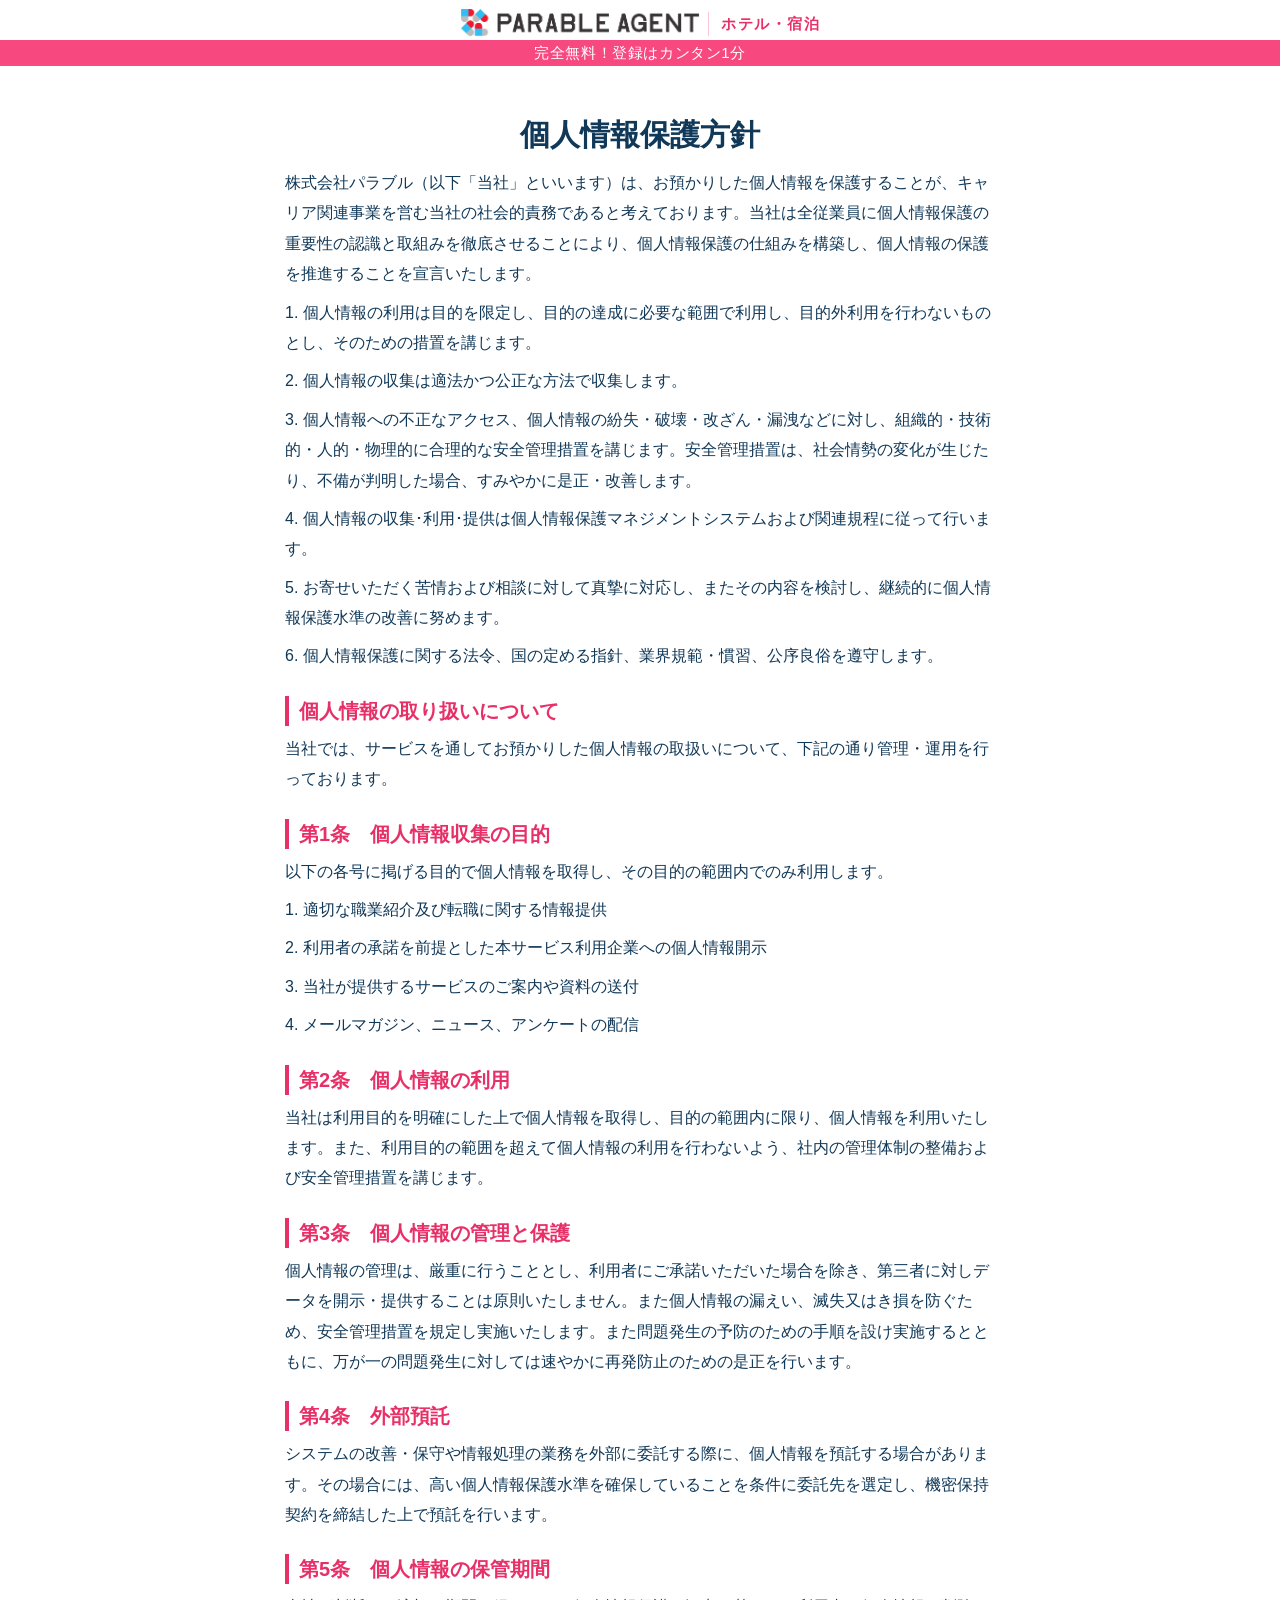
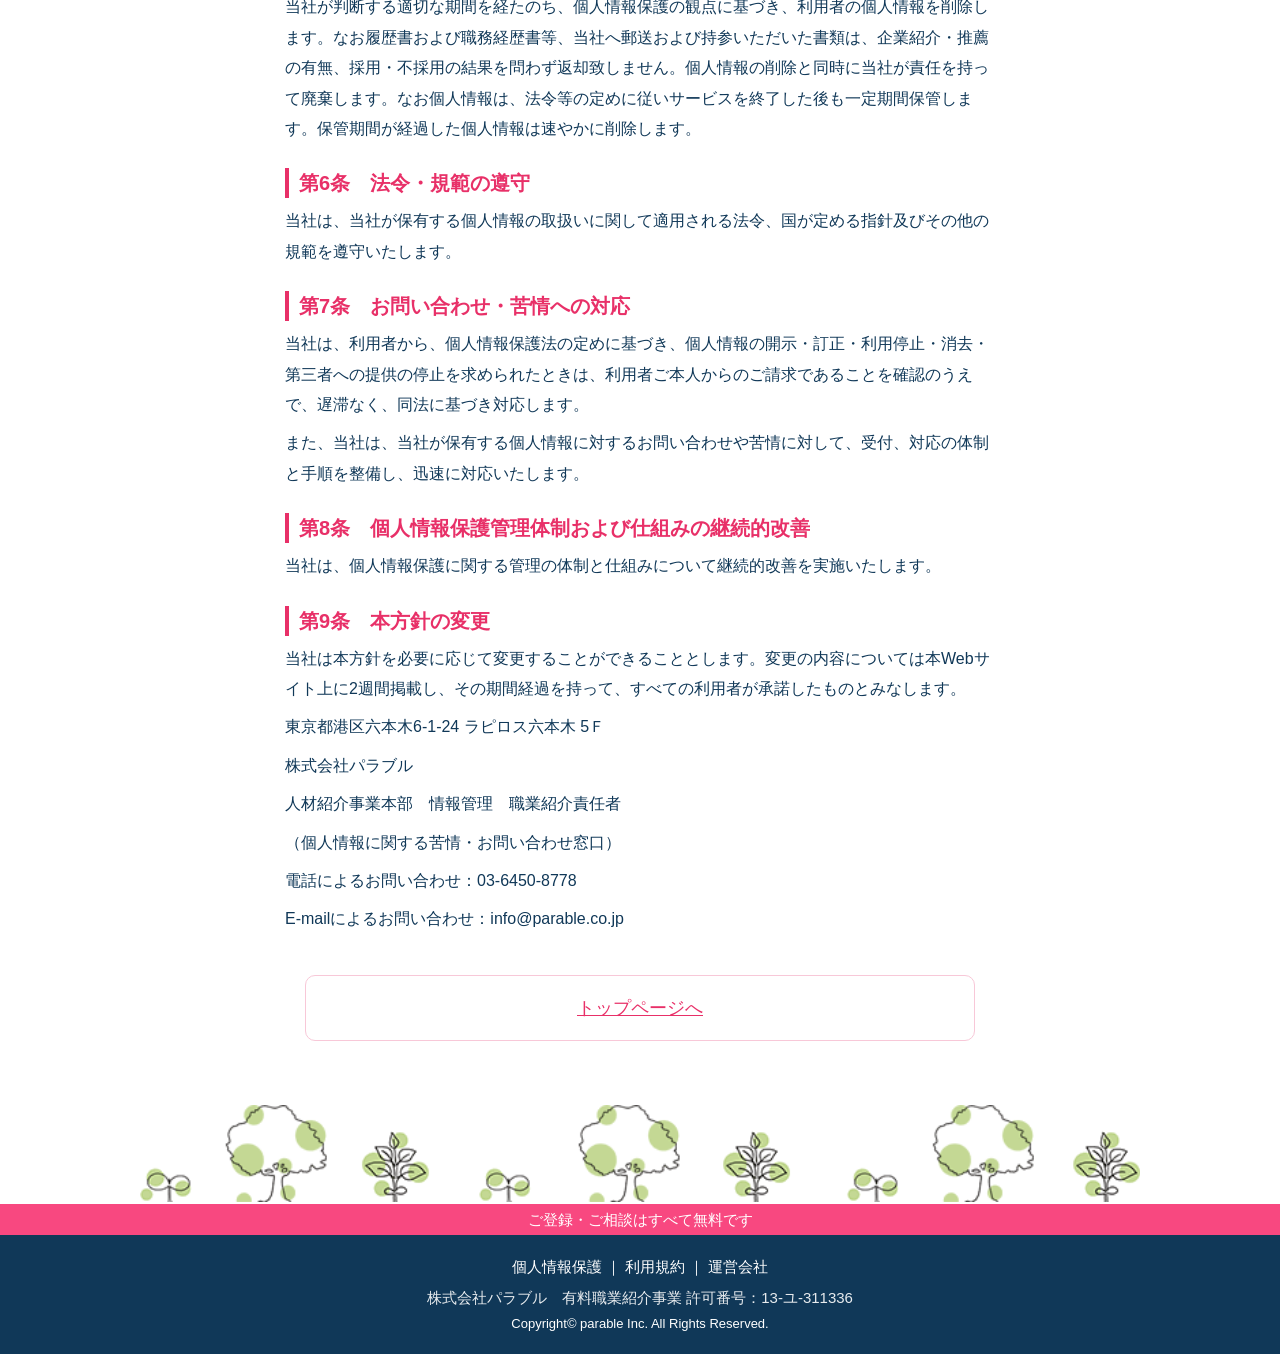
==== commit f9578375: "Keep advisor and tree illustrations at their natural aspect ratio on mobile" ====
--- a/privacy.html
+++ b/privacy.html
@@ -7,10 +7,10 @@
     <meta name="viewport" content="width=device-width,initial-scale=1.0">
     <title>個人情報保護方針｜パラブルエージェント ホテル・宿泊</title>
     <meta name="description" content="株式会社パラブルの個人情報保護方針および個人情報の取り扱いについて">
-    <link rel="stylesheet" href="./css/reset.css?v=20261027d">
-    <link rel="stylesheet" href="./css/style_mini.css?v=20261027d">
-    <link rel="stylesheet" href="./css/lp4.css?v=20261027d">
-    <link rel="stylesheet" href="./css/hotel.css?v=20261027d">
+    <link rel="stylesheet" href="./css/reset.css?v=20261027f">
+    <link rel="stylesheet" href="./css/style_mini.css?v=20261027f">
+    <link rel="stylesheet" href="./css/lp4.css?v=20261027f">
+    <link rel="stylesheet" href="./css/hotel.css?v=20261027f">
 </head>
 
 <body>
--- a/css/hotel.css
+++ b/css/hotel.css
@@ -146,3 +146,17 @@
 /* ===== サンクスページ ===== */
 .thanks__container p { margin-bottom: 14px; }
 .thanks__container .prevbtn { display: block; text-align: center; }
+
+/* 常設のLINE相談ボタン（「理想の働き方を実現」の登録ボタンの下） */
+.line-cta { max-width: 335px; margin: 22px auto 0; padding: 16px 14px 18px; background: #fff; border: 1.5px dashed rgba(6, 199, 85, .45); border-radius: 16px; text-align: center; }
+.line-cta__lead { font-size: 1.3rem; font-weight: 700; color: var(--navy); margin-bottom: 10px; line-height: 1.5; }
+.line-cta .line-btn { max-width: 300px; margin: 0 auto; }
+@media screen and (min-width: 768px) {
+  .line-cta { max-width: 480px; margin-top: 30px; padding: 22px 24px 24px; border-radius: 22px; }
+  .line-cta__lead { font-size: 1.8rem; margin-bottom: 14px; }
+  .line-cta .line-btn { max-width: 380px; }
+}
+
+/* width/height 属性を付けた画像の縦横比を保つ（アドバイザー・木のイラストが縦に伸びないように） */
+.advice__img img, .hayashi img, .popup-area img { height: auto; }
+.advice__img { display: flex; align-items: flex-end; }
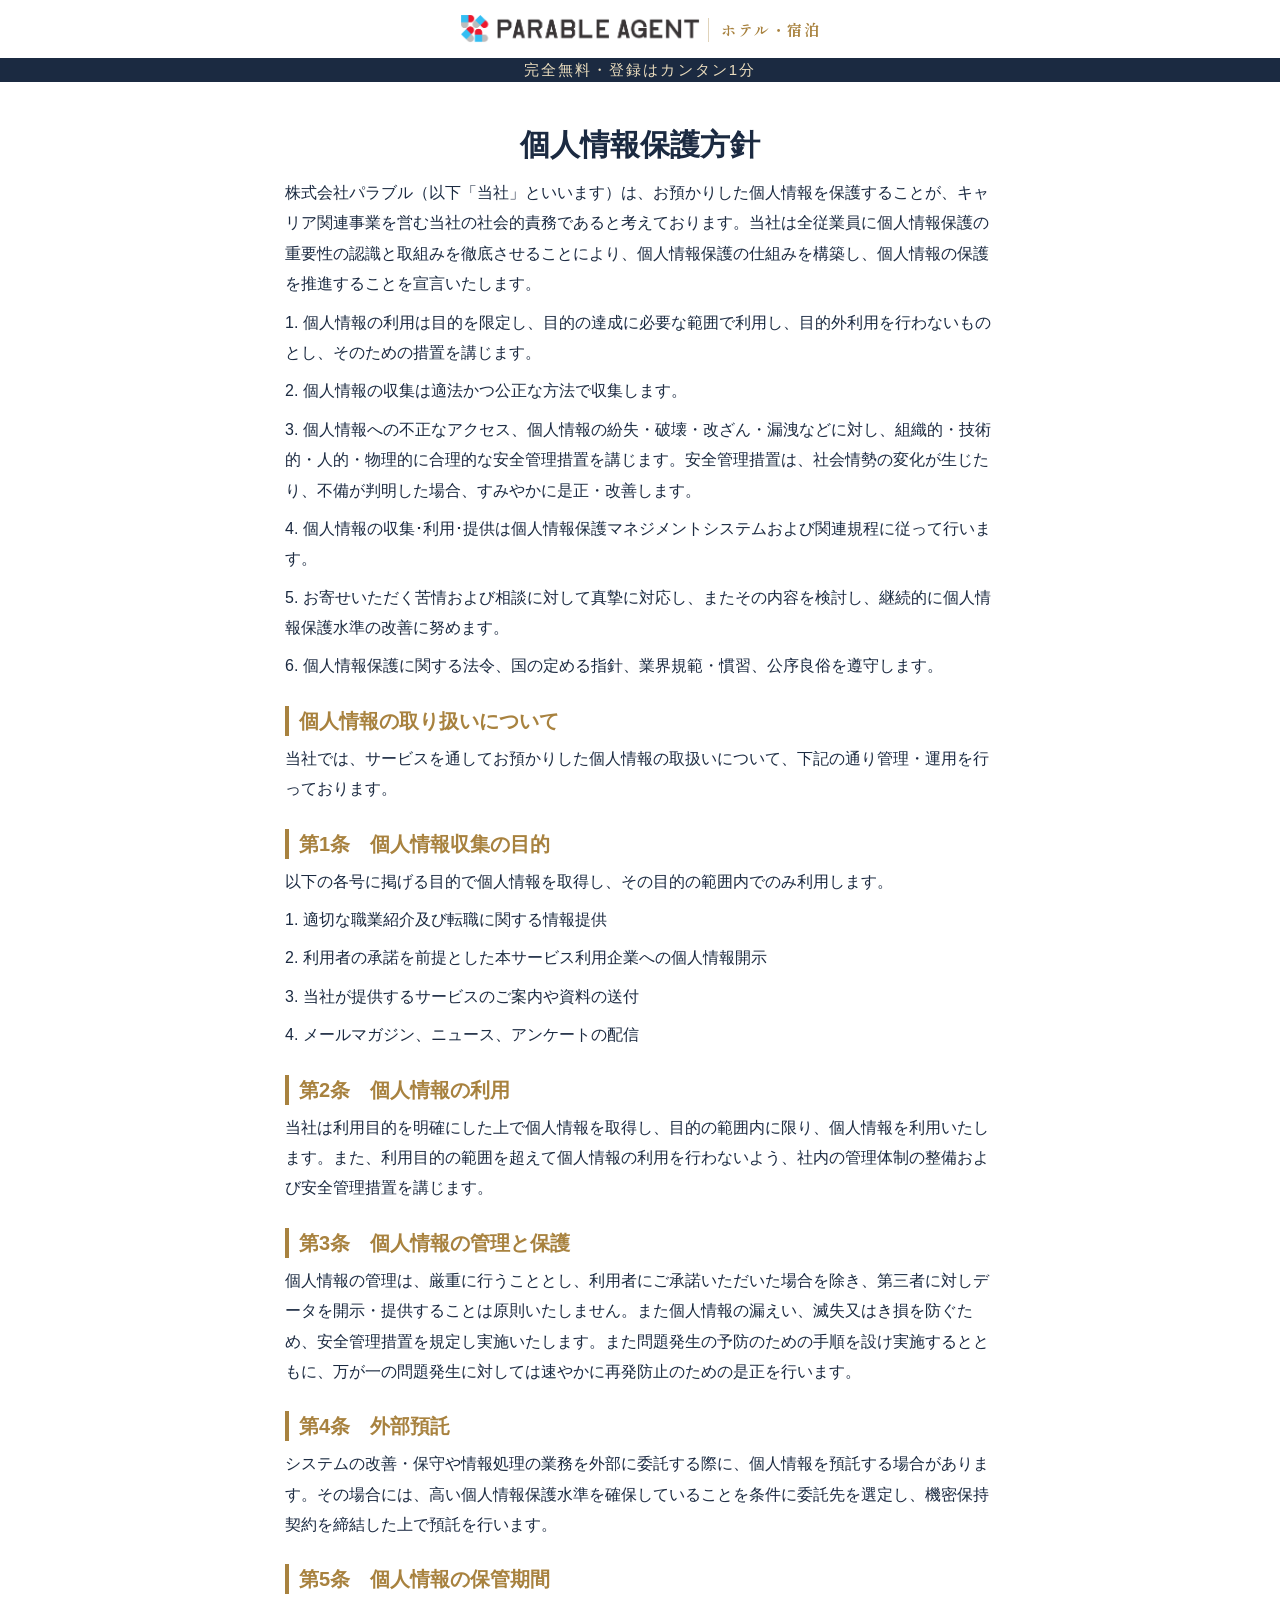
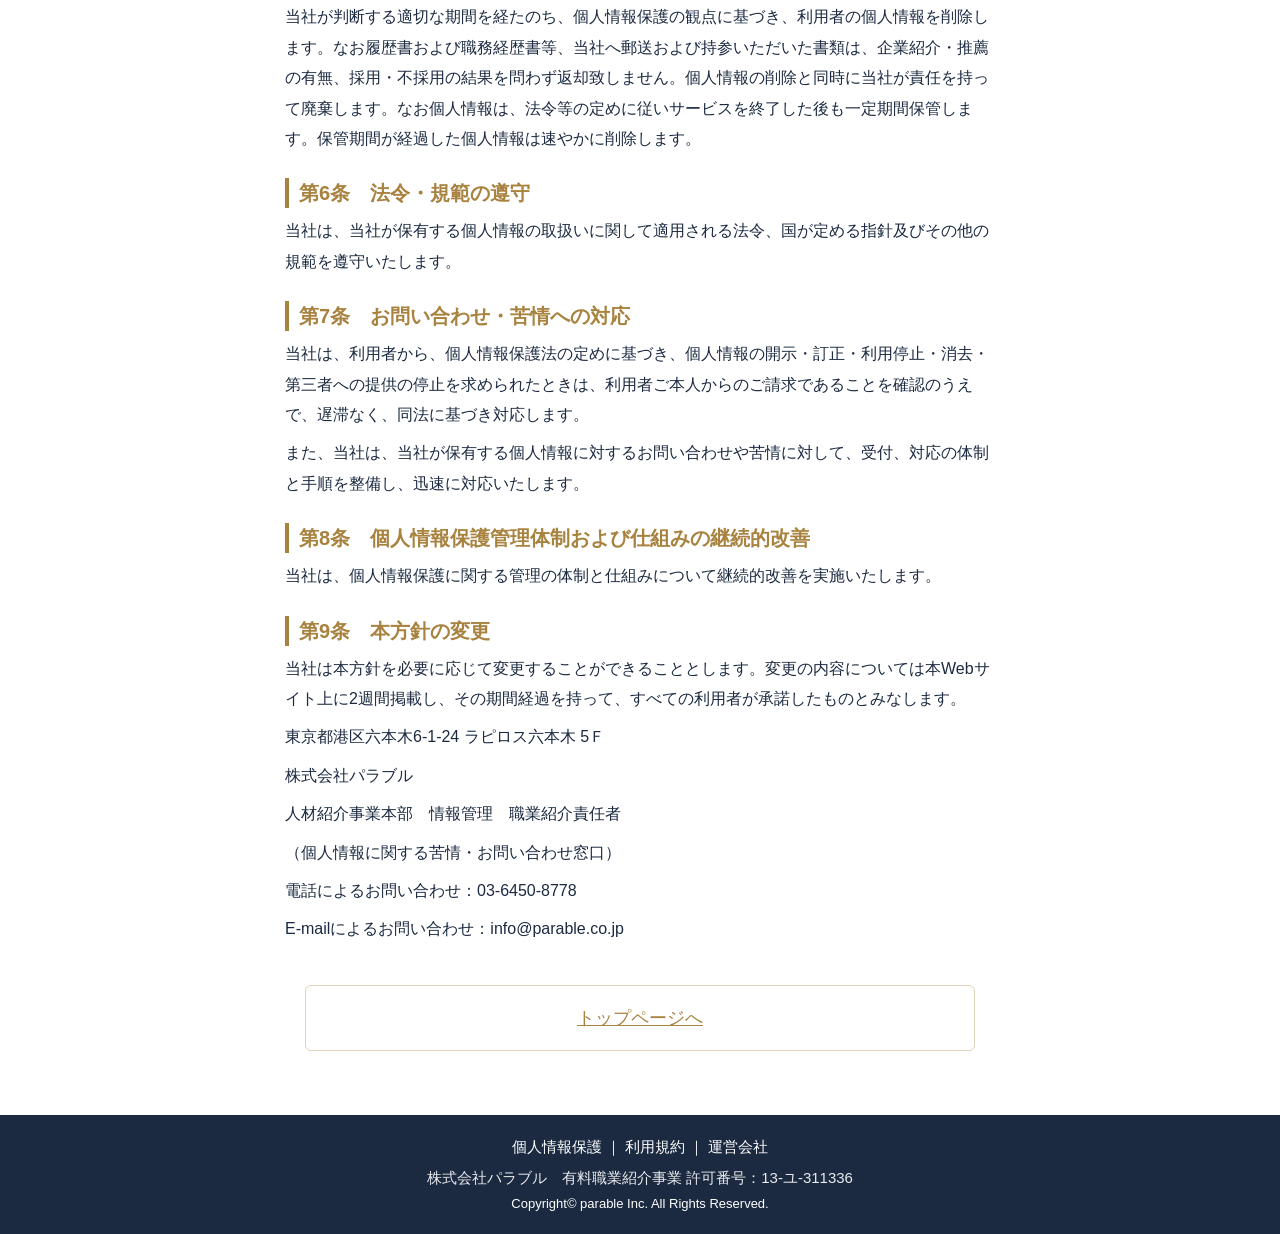
==== commit 2cc208b5: "Redesign hotel LP: photo-based navy and gold layout, compact sections, client wording" ====
--- a/privacy.html
+++ b/privacy.html
@@ -7,23 +7,27 @@
     <meta name="viewport" content="width=device-width,initial-scale=1.0">
     <title>個人情報保護方針｜パラブルエージェント ホテル・宿泊</title>
     <meta name="description" content="株式会社パラブルの個人情報保護方針および個人情報の取り扱いについて">
-    <link rel="stylesheet" href="./css/reset.css?v=20261027f">
-    <link rel="stylesheet" href="./css/style_mini.css?v=20261027f">
-    <link rel="stylesheet" href="./css/lp4.css?v=20261027f">
-    <link rel="stylesheet" href="./css/hotel.css?v=20261027f">
+    <link rel="stylesheet" href="./css/reset.css?v=20261029a">
+    <link rel="stylesheet" href="./css/style_mini.css?v=20261029a">
+    <link rel="stylesheet" href="./css/lp4.css?v=20261029a">
+    <link rel="stylesheet" href="./css/hotel.css?v=20261029a">
+    <link rel="preconnect" href="https://fonts.googleapis.com">
+    <link rel="preconnect" href="https://fonts.gstatic.com" crossorigin>
+    <link rel="stylesheet" href="https://fonts.googleapis.com/css2?family=Shippori+Mincho:wght@600;700&display=swap">
+    <link rel="stylesheet" href="./css/hotel-premium.css?v=20261029a">
 </head>
 
 <body>
     <div class="window-adjus">
-        <header class="header">
+        <header class="header hv-header">
             <div class="header__inner">
                 <p class="header__logo">
                     <a href="./"><img src="./img/logo.png" alt="パラブルエージェント" width="1010" height="122"></a>
                     <span class="header__sub">ホテル・宿泊</span>
                 </p>
-                <div class="header__p">
-                    <p class="sec-inner">完全無料！登録はカンタン1分</p>
-                </div>
+            </div>
+            <div class="header__p">
+                <p class="sec-inner">完全無料・登録はカンタン1分</p>
             </div>
         </header>
 
@@ -73,9 +77,7 @@
                 </div>
             </div>
         </main>
-
-        <div class="hayashi"><img src="./img/hayashi.gif" alt="" width="734" height="71" loading="lazy"></div>
-        <section class="time"><p>ご登録・ご相談はすべて無料です</p></section>
+        
 
         <footer class="footer">
             <div class="footer__nav">
--- a/css/hotel-premium.css
+++ b/css/hotel-premium.css
@@ -0,0 +1,260 @@
+@charset "utf-8";
+/* ホテルLP：写真メインの落ち着いた上質デザイン（ネイビー × ゴールド × アイボリー）
+ * lp4.css / hotel.css の上に読み込み、色と新しいセクション（FV・3つの強み・ご利用の流れ）を定義しています。
+ */
+
+:root {
+  /* lp4 の色変数をホテル用の色に置き換え（フォーム部分はこの変数で色が決まります） */
+  --pink:       #a8823f;   /* ゴールド（選択中・アクセント） */
+  --pink-vivid: #b8925a;
+  --pink-pale:  #f2ebde;
+  --pink-pale2: #d6c7a8;   /* 未入力時のボタン */
+  --pink-pale3: #e0d3ba;   /* 枠線 */
+  --pink-tint:  #fbf8f2;
+  --green:      #1b2a41;
+  --yellow:     #f4eee2;   /* 吹き出し */
+  --navy:       #1b2a41;
+  --grey:       #6f7680;
+
+  --gold:       #a8823f;
+  --gold-l:     #d4b47a;
+  --ivory:      #faf7f1;
+  --mincho: "Shippori Mincho", "Yu Mincho", "YuMincho", "Hiragino Mincho ProN", "Noto Serif JP", "Noto Serif CJK JP", serif;
+}
+body { color: var(--navy); background: #fff; }
+
+/* ===== ヘッダー ===== */
+.hv-header { background: #fff; position: relative; z-index: 2; }
+.hv-header .header__inner { padding: 10px 0 9px; }
+.hv-header .header__sub { color: var(--gold); border-left-color: var(--pink-pale3); font-family: var(--mincho); font-weight: 700; }
+.hv-header .header__p {
+  background: var(--navy); color: #eadcbd; font-size: 1.1rem; letter-spacing: .14em; padding: 4px 0 5px;
+}
+.hv-header .header__p .sec-inner { padding: 0; }
+
+/* ===== FV ===== */
+.hv-fv { background: var(--ivory); padding-bottom: 26px; }
+.hv-fv__photo { position: relative; line-height: 0; }
+.hv-fv__photo img { width: 100%; height: auto; display: block; aspect-ratio: 1400 / 1000; object-fit: cover; }
+.hv-fv__photo::after {           /* 写真の下端をアイボリーになじませる */
+  content: ""; position: absolute; left: 0; right: 0; bottom: 0; height: 26%;
+  background: linear-gradient(180deg, rgba(250,247,241,0) 0%, rgba(250,247,241,.85) 100%);
+  pointer-events: none;
+}
+.hv-fv__badge {
+  position: absolute; right: 12px; top: 12px; z-index: 1;
+  width: 64px; height: 64px; border-radius: 50%;
+  background: rgba(27, 42, 65, .92); color: #fff; line-height: 1.1;
+  display: flex; flex-direction: column; align-items: center; justify-content: center;
+  box-shadow: 0 0 0 3px rgba(255,255,255,.85), 0 0 0 4px var(--gold);
+  font-size: 1.0rem; letter-spacing: .08em;
+}
+.hv-fv__badge b { font-family: var(--mincho); font-size: 1.9rem; color: var(--gold-l); letter-spacing: .04em; }
+
+.hv-fv__body {
+  position: relative; z-index: 1;
+  margin: -34px 14px 0; padding: 20px 18px 18px;
+  background: #fff; border-top: 3px solid var(--gold);
+  box-shadow: 0 8px 26px rgba(27, 42, 65, .12);
+  text-align: center;
+}
+.hv-fv__eyebrow {
+  display: inline-flex; align-items: center; gap: 10px;
+  font-size: 1.1rem; font-weight: 600; color: var(--gold); letter-spacing: .12em; margin-bottom: 10px;
+}
+.hv-fv__eyebrow::before, .hv-fv__eyebrow::after { content: ""; width: 18px; height: 1px; background: var(--gold); }
+.hv-fv__copy {
+  font-family: var(--mincho); font-weight: 700; color: var(--navy);
+  font-size: 2.2rem; line-height: 1.5; letter-spacing: .04em; margin-bottom: 10px;
+}
+.hv-fv__em { font-size: 1.12em; background: linear-gradient(transparent 72%, #efe2c6 72%); }
+.hv-fv__lead { font-size: 1.25rem; line-height: 1.8; color: #3b4658; margin-bottom: 16px; text-align: left; }
+
+.hv-points { display: grid; grid-template-columns: repeat(3, minmax(0, 1fr)); gap: 6px; }
+.hv-points li {
+  border: 1px solid var(--pink-pale3); background: var(--ivory);
+  padding: 9px 3px 10px; display: flex; flex-direction: column; align-items: center; gap: 5px;
+}
+.hv-points__no {
+  font-size: .9rem; font-weight: 700; letter-spacing: .14em; color: var(--gold);
+  display: flex; align-items: baseline; gap: 2px;
+}
+.hv-points__no em { font-style: normal; font-family: var(--mincho); font-size: 1.7rem; line-height: 1; }
+.hv-points__txt { font-size: 1.1rem; font-weight: 700; line-height: 1.45; color: var(--navy); letter-spacing: -.01em; }
+@media screen and (max-width: 371px) {
+  .hv-fv__copy { font-size: 2.0rem; }
+  .hv-points__txt { font-size: 1.0rem; }
+}
+
+/* ===== 共通見出し ===== */
+.hv-en {
+  text-align: center; font-family: var(--mincho); font-size: 1.1rem; font-weight: 600;
+  color: var(--gold); letter-spacing: .3em; margin-bottom: 4px;
+}
+.hv-hd {
+  text-align: center; font-family: var(--mincho); font-weight: 700; color: var(--navy);
+  font-size: 2.0rem; line-height: 1.5; letter-spacing: .04em; margin-bottom: 20px;
+}
+.hv-hd::after { content: ""; display: block; width: 36px; height: 2px; background: var(--gold); margin: 12px auto 0; }
+.hv-hd b { font-size: 1.3em; color: var(--gold); padding: 0 1px; }
+.hv-hd__em { font-size: 1.2em; color: var(--gold); }
+
+/* ===== フォーム ===== */
+.contents { padding-top: 26px; background: #fff; }
+.hv-form-hd .hv-hd { margin-bottom: 14px; }
+.comstep-bg { border-top: 1px solid var(--pink-pale3); }
+.comstep .stepnum { font-family: var(--mincho); }
+.stephd { font-family: var(--mincho); letter-spacing: .03em; }
+.radio label { border-radius: 8px; }
+.radio label:has(> input[type=radio]:checked),
+.radio label:has(> input[type=checkbox]:checked),
+.radio label.is-checked { box-shadow: 0 0 0 2px rgba(168, 130, 63, .18); }
+input:focus, select:focus { box-shadow: 0 0 0 3px rgba(168, 130, 63, .16); }
+.advice__img img { border-radius: 50%; background: var(--pink-pale); }
+.advice__text { border-radius: 6px; }
+
+.nextbtn { border-radius: 6px; }
+.prevbtn { border-radius: 6px; color: var(--navy); }
+.nextbtn--acbg { background: linear-gradient(180deg, #2a3d5c 0%, var(--navy) 100%); color: #fff; }
+.submit { border-radius: 6px; }
+.submit.nextbtn--acbg, .submit--acbg {
+  background: linear-gradient(180deg, #e2c58f 0%, var(--gold) 100%); color: #fff;
+  box-shadow: 0 4px 14px rgba(168, 130, 63, .35);
+  text-shadow: 0 1px 1px rgba(80, 55, 15, .35);
+}
+
+/* 全国どこでも可 */
+.pref-any { display: block; max-width: 335px; margin: 0 auto 10px; cursor: pointer; }
+.pref-any input { display: none; }
+.pref-any span {
+  display: flex; align-items: center; justify-content: center; gap: 8px;
+  padding: 11px 12px; border: 1.5px solid var(--pink-pale3); border-radius: 8px; background: #fff;
+  font-size: 1.35rem; font-weight: 700; color: var(--navy);
+}
+.pref-any span::before {
+  content: ""; width: 16px; height: 16px; border: 1.5px solid var(--pink-pale3); border-radius: 4px; background: #fff; flex: none;
+}
+.pref-any input:checked + span { border-color: var(--gold); background: var(--pink-tint); box-shadow: 0 0 0 2px rgba(168, 130, 63, .18); }
+.pref-any input:checked + span::before {
+  border-color: var(--gold);
+  background: var(--gold) url("data:image/svg+xml,%3Csvg xmlns='http://www.w3.org/2000/svg' viewBox='0 0 16 16'%3E%3Cpath d='M4 8.4l2.6 2.6L12 5.6' fill='none' stroke='%23fff' stroke-width='2.4' stroke-linecap='round' stroke-linejoin='round'/%3E%3C/svg%3E") center/12px 12px no-repeat;
+}
+.region-card { border-radius: 8px; }
+
+/* ===== CTA ボタン ===== */
+.cta-btn {
+  background: linear-gradient(180deg, #e2c58f 0%, var(--gold) 100%);
+  color: #fff; border-radius: 6px; letter-spacing: .04em;
+  box-shadow: 0 4px 14px rgba(168, 130, 63, .35);
+  text-shadow: 0 1px 1px rgba(80, 55, 15, .35);
+  font-size: 1.5rem;
+}
+.cta-btn:active { box-shadow: 0 1px 5px rgba(168, 130, 63, .35); }
+.cta-btn__badge { background: var(--navy); color: #eadcbd; text-shadow: none; }
+
+/* ===== 3つの強み ===== */
+.hv-strength { background: var(--ivory); padding: 40px 0 36px; }
+.hv-strength__photo { position: relative; margin: 0 0 22px; line-height: 0; }
+.hv-strength__photo::before {          /* ゴールドの細枠をずらして重ねる */
+  content: ""; position: absolute; left: 10px; top: 10px; right: -8px; bottom: -8px;
+  border: 1px solid var(--gold); pointer-events: none;
+}
+.hv-strength__photo img { position: relative; width: 100%; height: auto; display: block; }
+.hv-strength__list { display: grid; gap: 10px; }
+.hv-strength__list li {
+  display: flex; gap: 14px; align-items: flex-start;
+  background: #fff; padding: 16px 16px 15px; border-left: 3px solid var(--gold);
+  box-shadow: 0 3px 12px rgba(27, 42, 65, .06);
+}
+.hv-strength__no { flex: none; font-family: var(--mincho); font-size: 2.6rem; line-height: 1; color: var(--gold); font-weight: 700; }
+.hv-strength__body h3 { font-family: var(--mincho); font-size: 1.55rem; font-weight: 700; color: var(--navy); line-height: 1.45; margin-bottom: 5px; }
+.hv-strength__body p { font-size: 1.22rem; line-height: 1.75; color: #3b4658; }
+
+/* ===== ご利用の流れ ===== */
+.hv-flow { background: #fff; padding: 40px 0 40px; }
+.hv-flow__list { display: grid; gap: 0; counter-reset: none; }
+.hv-flow__list li {
+  position: relative; display: flex; align-items: center; gap: 14px;
+  padding: 13px 14px; border: 1px solid var(--pink-pale3); background: #fff;
+}
+.hv-flow__list li + li { margin-top: 20px; }
+.hv-flow__list li + li::before {         /* ステップ間の矢印 */
+  content: ""; position: absolute; left: 50%; top: -15px; margin-left: -7px;
+  border: 7px solid transparent; border-top: 8px solid var(--gold); border-bottom: 0;
+}
+.hv-flow__step {
+  flex: none; width: 56px; height: 56px; border-radius: 50%; background: var(--navy); color: #eadcbd;
+  display: flex; flex-direction: column; align-items: center; justify-content: center;
+  font-size: .9rem; letter-spacing: .1em; line-height: 1.1;
+}
+.hv-flow__step em { font-style: normal; font-family: var(--mincho); font-size: 2.0rem; color: var(--gold-l); }
+.hv-flow__list h3 { font-family: var(--mincho); font-size: 1.5rem; font-weight: 700; color: var(--navy); margin-bottom: 2px; }
+.hv-flow__list p { font-size: 1.2rem; color: #3b4658; line-height: 1.6; }
+.hv-free { text-align: center; margin-top: 22px; font-size: 1.3rem; font-weight: 700; color: var(--gold); letter-spacing: .06em; }
+.hv-free::before, .hv-free::after { content: "—"; margin: 0 8px; color: var(--pink-pale2); }
+.hv-flow .sec-cta { margin-top: 12px; padding: 0; }
+.line-cta { border-radius: 8px; border-style: solid; border-color: rgba(6, 199, 85, .35); }
+
+/* ===== フッター・ポップアップ ===== */
+.footer { background: var(--navy); }
+.time { background: var(--navy); color: #eadcbd; }
+.popup-area .popup-inner { border-color: var(--gold); border-radius: 10px; }
+.popup-hd { color: var(--navy); font-family: var(--mincho); }
+.popup-list li::before {
+  background: var(--pink-pale) url("data:image/svg+xml,%3Csvg xmlns='http://www.w3.org/2000/svg' viewBox='0 0 16 16'%3E%3Cpath d='M4 8.4l2.6 2.6L12 5.6' fill='none' stroke='%23a8823f' stroke-width='2.2' stroke-linecap='round' stroke-linejoin='round'/%3E%3C/svg%3E") center/13px 13px no-repeat;
+}
+.step0-hd { color: var(--navy); font-family: var(--mincho); }
+.step0-opt { border-radius: 10px; box-shadow: 0 2px 8px rgba(27, 42, 65, .08); }
+.step0-opt::after { color: var(--gold); }
+.step0-area { background: rgba(27, 42, 65, .55); }
+.contents.is-cta-focus { animation-name: ctaFocusGold; }
+@keyframes ctaFocusGold { 0%, 60% { background-color: var(--pink-pale); } 100% { background-color: #fff; } }
+
+/* ===== PC ===== */
+@media screen and (min-width: 768px) {
+  .hv-header .header__inner { padding: 14px 0 12px; }
+  .hv-header .header__p { font-size: 1.5rem; }
+
+  .hv-fv { padding-bottom: 44px; }
+  .hv-fv__photo img { max-height: 640px; object-position: center top; }
+  .hv-fv__badge { width: 104px; height: 104px; right: 28px; top: 24px; font-size: 1.5rem; }
+  .hv-fv__badge b { font-size: 3.0rem; }
+  .hv-fv__body { max-width: 760px; margin: -90px auto 0; padding: 34px 48px 32px; }
+  .hv-fv__eyebrow { font-size: 1.6rem; }
+  .hv-fv__copy { font-size: 3.8rem; }
+  .hv-fv__lead { font-size: 1.7rem; text-align: center; margin-bottom: 24px; }
+  .hv-points { gap: 14px; }
+  .hv-points li { padding: 16px 8px; }
+  .hv-points__no { font-size: 1.3rem; }
+  .hv-points__no em { font-size: 2.6rem; }
+  .hv-points__txt { font-size: 1.7rem; }
+
+  .hv-en { font-size: 1.5rem; }
+  .hv-hd { font-size: 3.2rem; margin-bottom: 32px; }
+  .contents { padding-top: 44px; }
+
+  .pref-any { max-width: 670px; }
+  .pref-any span { font-size: 1.8rem; padding: 14px; }
+
+  .cta-btn { font-size: 2.1rem; }
+
+  .hv-strength, .hv-flow { padding: 72px 0 64px; }
+  .hv-strength__photo { margin-bottom: 40px; }
+  .hv-strength__photo::before { left: 18px; top: 18px; right: -14px; bottom: -14px; }
+  .hv-strength__list { gap: 16px; }
+  .hv-strength__list li { padding: 24px 28px; gap: 22px; }
+  .hv-strength__no { font-size: 4.0rem; }
+  .hv-strength__body h3 { font-size: 2.2rem; }
+  .hv-strength__body p { font-size: 1.6rem; }
+
+  .hv-flow .sec-inner { max-width: 920px; }
+  .hv-flow__list { grid-template-columns: repeat(3, minmax(0, 1fr)); gap: 28px; }
+  .hv-flow__list li { flex-direction: column; text-align: center; padding: 24px 14px 22px; }
+  .hv-flow__list li + li { margin-top: 0; }
+  .hv-flow__list li + li::before { left: -21px; top: 50%; margin: -8px 0 0; border: 8px solid transparent; border-left: 9px solid var(--gold); border-right: 0; }
+  .hv-flow__step { width: 76px; height: 76px; font-size: 1.2rem; }
+  .hv-flow__step em { font-size: 2.8rem; }
+  .hv-flow__list h3 { font-size: 2.0rem; }
+  .hv-flow__list p { font-size: 1.4rem; }
+  .hv-free { font-size: 1.8rem; margin-top: 36px; }
+}
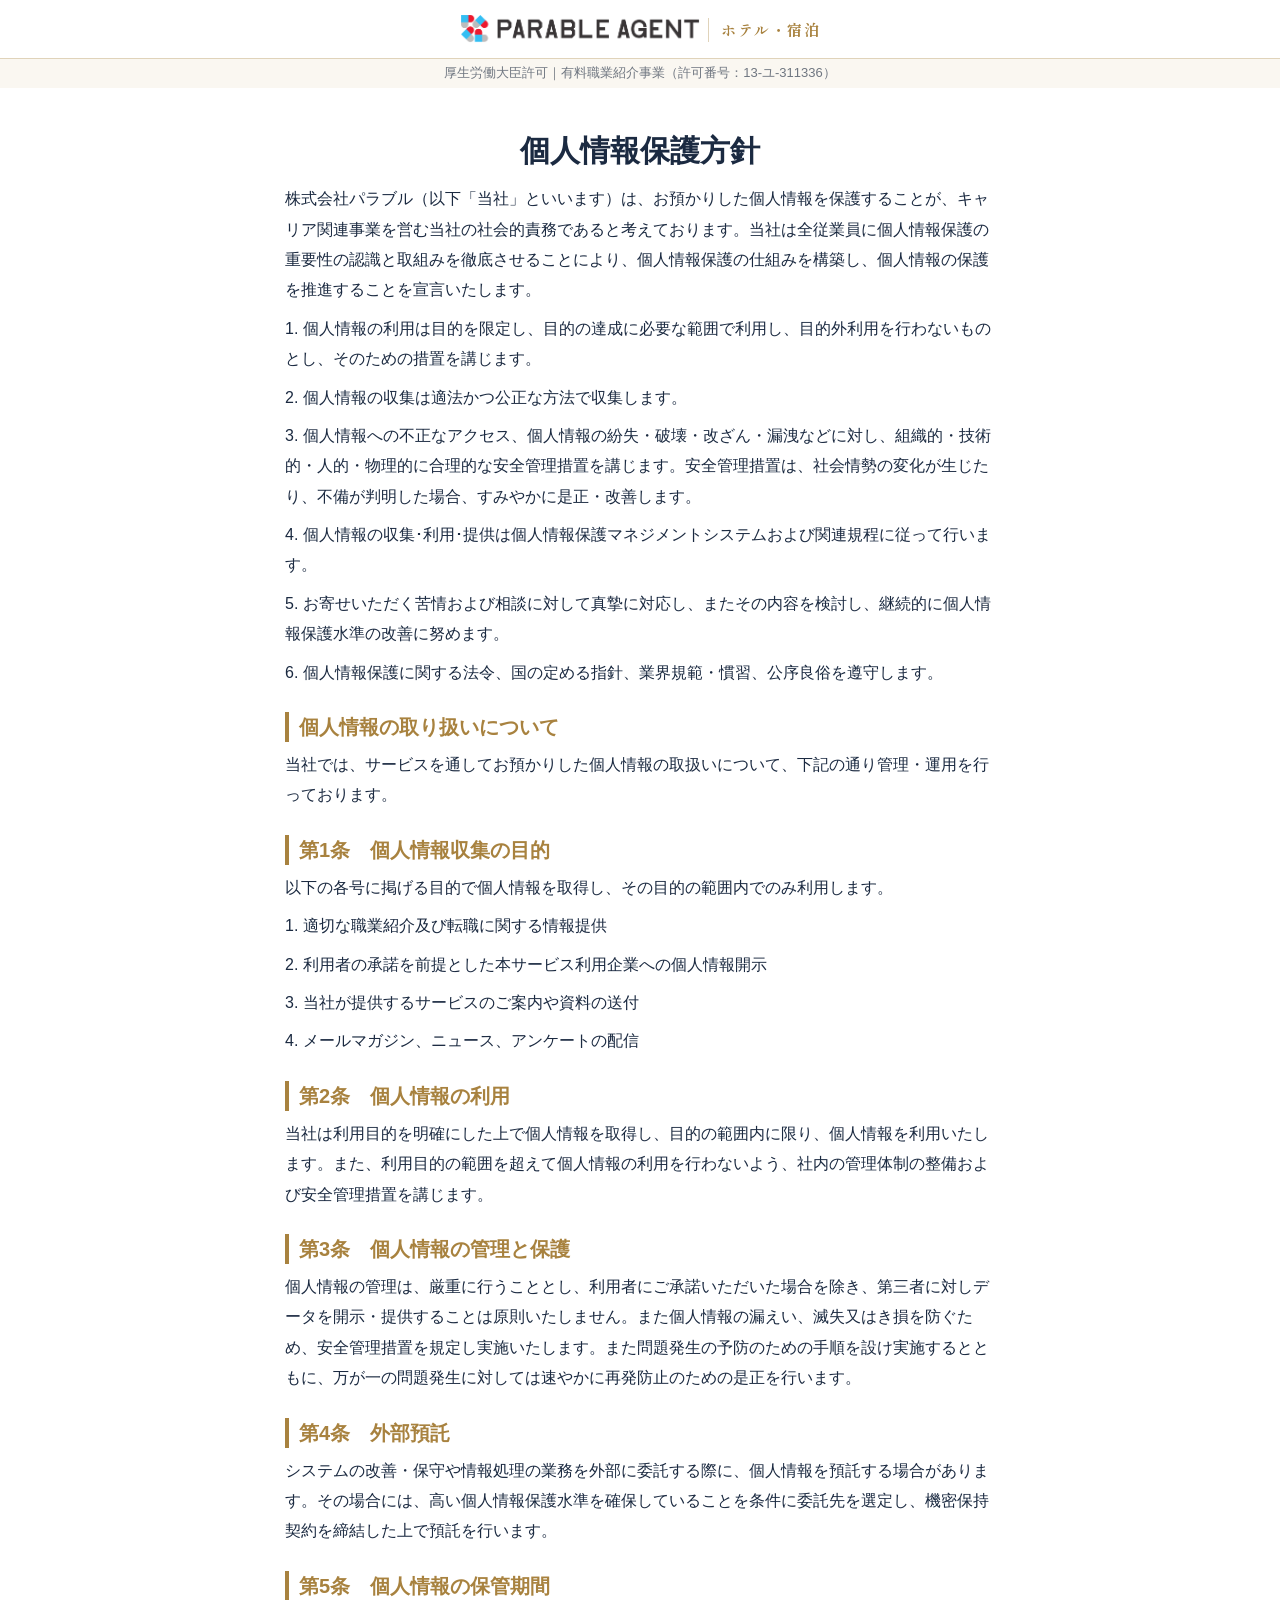
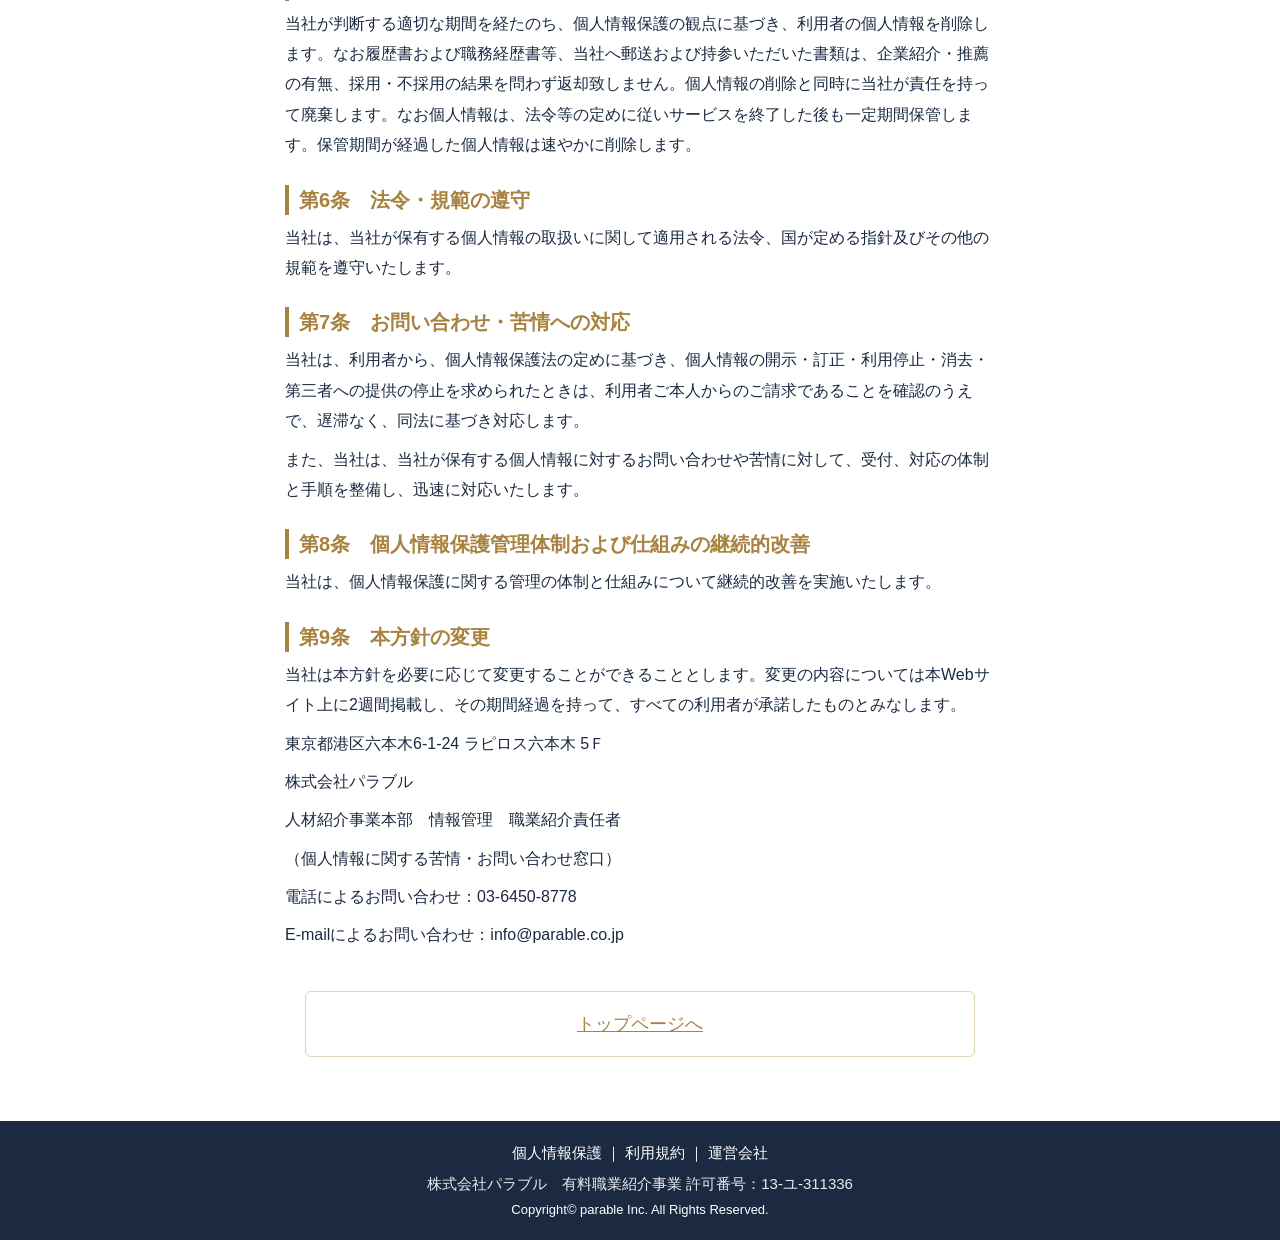
==== commit d1767c3c: "Hotel LP: form starts in the first view, job conditions and license shown, client wording and order," ====
--- a/privacy.html
+++ b/privacy.html
@@ -7,14 +7,14 @@
     <meta name="viewport" content="width=device-width,initial-scale=1.0">
     <title>個人情報保護方針｜パラブルエージェント ホテル・宿泊</title>
     <meta name="description" content="株式会社パラブルの個人情報保護方針および個人情報の取り扱いについて">
-    <link rel="stylesheet" href="./css/reset.css?v=20261029a">
-    <link rel="stylesheet" href="./css/style_mini.css?v=20261029a">
-    <link rel="stylesheet" href="./css/lp4.css?v=20261029a">
-    <link rel="stylesheet" href="./css/hotel.css?v=20261029a">
+    <link rel="stylesheet" href="./css/reset.css?v=20261030a">
+    <link rel="stylesheet" href="./css/style_mini.css?v=20261030a">
+    <link rel="stylesheet" href="./css/lp4.css?v=20261030a">
+    <link rel="stylesheet" href="./css/hotel.css?v=20261030a">
     <link rel="preconnect" href="https://fonts.googleapis.com">
     <link rel="preconnect" href="https://fonts.gstatic.com" crossorigin>
     <link rel="stylesheet" href="https://fonts.googleapis.com/css2?family=Shippori+Mincho:wght@600;700&display=swap">
-    <link rel="stylesheet" href="./css/hotel-premium.css?v=20261029a">
+    <link rel="stylesheet" href="./css/hotel-premium.css?v=20261030a">
 </head>
 
 <body>
@@ -26,9 +26,7 @@
                     <span class="header__sub">ホテル・宿泊</span>
                 </p>
             </div>
-            <div class="header__p">
-                <p class="sec-inner">完全無料・登録はカンタン1分</p>
-            </div>
+            <p class="hv-license">厚生労働大臣許可｜有料職業紹介事業（許可番号：13-ユ-311336）</p>
         </header>
 
         <main class="policy">
--- a/css/hotel-premium.css
+++ b/css/hotel-premium.css
@@ -25,65 +25,83 @@
 
 /* ===== ヘッダー ===== */
 .hv-header { background: #fff; position: relative; z-index: 2; }
-.hv-header .header__inner { padding: 10px 0 9px; }
+.hv-header .header__inner { padding: 8px 0 6px; }
 .hv-header .header__sub { color: var(--gold); border-left-color: var(--pink-pale3); font-family: var(--mincho); font-weight: 700; }
-.hv-header .header__p {
-  background: var(--navy); color: #eadcbd; font-size: 1.1rem; letter-spacing: .14em; padding: 4px 0 5px;
-}
+.hv-header .header__p { background: var(--navy); color: #eadcbd; font-size: 1.1rem; letter-spacing: .14em; padding: 4px 0 5px; }
 .hv-header .header__p .sec-inner { padding: 0; }
-
-/* ===== FV ===== */
-.hv-fv { background: var(--ivory); padding-bottom: 26px; }
-.hv-fv__photo { position: relative; line-height: 0; }
-.hv-fv__photo img { width: 100%; height: auto; display: block; aspect-ratio: 1400 / 1000; object-fit: cover; }
-.hv-fv__photo::after {           /* 写真の下端をアイボリーになじませる */
-  content: ""; position: absolute; left: 0; right: 0; bottom: 0; height: 26%;
-  background: linear-gradient(180deg, rgba(250,247,241,0) 0%, rgba(250,247,241,.85) 100%);
+.hv-license {                      /* 有料職業紹介事業の許可表示（小さく） */
+  background: var(--ivory); border-top: 1px solid var(--pink-pale3);
+  text-align: center; font-size: 1.0rem; line-height: 1.4; color: var(--grey);
+  padding: 3px 8px 4px; letter-spacing: 0; white-space: nowrap; overflow: hidden; text-overflow: ellipsis;
+}
+@media screen and (max-width: 371px) { .hv-license { font-size: .9rem; } }
+
+/* ===== FV：写真＋コピー → 好条件 → そのままSTEP1 ===== */
+.hv-fv { background: var(--ivory); }
+.hv-fv__visual { position: relative; line-height: 0; overflow: hidden; }
+.hv-fv__visual img {
+  width: 100%; height: 252px; display: block; object-fit: cover; object-position: center 8%;
+}
+.hv-fv__visual::after {            /* コピーを読みやすくするネイビーのグラデーション（顔にはかからない） */
+  content: ""; position: absolute; left: 0; right: 0; bottom: 0; height: 64%;
+  background: linear-gradient(180deg, rgba(27,42,65,0) 0%, rgba(27,42,65,.62) 30%, rgba(27,42,65,.86) 52%, rgba(27,42,65,.95) 100%);
   pointer-events: none;
 }
-.hv-fv__badge {
-  position: absolute; right: 12px; top: 12px; z-index: 1;
-  width: 64px; height: 64px; border-radius: 50%;
-  background: rgba(27, 42, 65, .92); color: #fff; line-height: 1.1;
-  display: flex; flex-direction: column; align-items: center; justify-content: center;
-  box-shadow: 0 0 0 3px rgba(255,255,255,.85), 0 0 0 4px var(--gold);
-  font-size: 1.0rem; letter-spacing: .08em;
-}
-.hv-fv__badge b { font-family: var(--mincho); font-size: 1.9rem; color: var(--gold-l); letter-spacing: .04em; }
-
-.hv-fv__body {
-  position: relative; z-index: 1;
-  margin: -34px 14px 0; padding: 20px 18px 18px;
-  background: #fff; border-top: 3px solid var(--gold);
-  box-shadow: 0 8px 26px rgba(27, 42, 65, .12);
-  text-align: center;
-}
-.hv-fv__eyebrow {
-  display: inline-flex; align-items: center; gap: 10px;
-  font-size: 1.1rem; font-weight: 600; color: var(--gold); letter-spacing: .12em; margin-bottom: 10px;
-}
-.hv-fv__eyebrow::before, .hv-fv__eyebrow::after { content: ""; width: 18px; height: 1px; background: var(--gold); }
+.hv-fv__text { position: absolute; left: 0; right: 0; bottom: 0; z-index: 1; padding: 0 14px 24px; line-height: 1.4; }
+.hv-fv__eyebrow { display: flex; align-items: center; gap: 7px; margin-bottom: 5px; flex-wrap: nowrap; }
+.hv-fv__free {                     /* ご相談無料：横長のラベル */
+  flex: none; background: linear-gradient(180deg, #e2c58f 0%, var(--gold) 100%); color: #fff;
+  font-size: 1.05rem; font-weight: 700; letter-spacing: .06em; padding: 3px 7px 4px; border-radius: 2px;
+  text-shadow: 0 1px 1px rgba(80, 55, 15, .35);
+}
+.hv-fv__service { font-size: 1.15rem; font-weight: 700; color: #f1e4c6; letter-spacing: .02em; white-space: nowrap; text-shadow: 0 1px 6px rgba(10, 18, 30, .8); }
 .hv-fv__copy {
-  font-family: var(--mincho); font-weight: 700; color: var(--navy);
-  font-size: 2.2rem; line-height: 1.5; letter-spacing: .04em; margin-bottom: 10px;
-}
-.hv-fv__em { font-size: 1.12em; background: linear-gradient(transparent 72%, #efe2c6 72%); }
-.hv-fv__lead { font-size: 1.25rem; line-height: 1.8; color: #3b4658; margin-bottom: 16px; text-align: left; }
-
-.hv-points { display: grid; grid-template-columns: repeat(3, minmax(0, 1fr)); gap: 6px; }
-.hv-points li {
-  border: 1px solid var(--pink-pale3); background: var(--ivory);
-  padding: 9px 3px 10px; display: flex; flex-direction: column; align-items: center; gap: 5px;
-}
-.hv-points__no {
-  font-size: .9rem; font-weight: 700; letter-spacing: .14em; color: var(--gold);
-  display: flex; align-items: baseline; gap: 2px;
-}
-.hv-points__no em { font-style: normal; font-family: var(--mincho); font-size: 1.7rem; line-height: 1; }
-.hv-points__txt { font-size: 1.1rem; font-weight: 700; line-height: 1.45; color: var(--navy); letter-spacing: -.01em; }
+  font-family: var(--mincho); font-weight: 700; color: #fff;
+  font-size: 2.15rem; line-height: 1.42; letter-spacing: .03em;
+  text-shadow: 0 1px 8px rgba(0, 0, 0, .35);
+}
 @media screen and (max-width: 371px) {
-  .hv-fv__copy { font-size: 2.0rem; }
-  .hv-points__txt { font-size: 1.0rem; }
+  .hv-fv__copy { font-size: 1.9rem; }
+  .hv-fv__service { font-size: 1.02rem; }
+  .hv-fv__free { font-size: .95rem; padding: 3px 5px 4px; }
+}
+
+.hv-fv__card {
+  position: relative; z-index: 2; margin: -14px 12px 0; padding: 8px 10px 10px;
+  background: #fff; border-top: 2px solid var(--gold); box-shadow: 0 6px 20px rgba(27, 42, 65, .12);
+}
+.hv-fv__card-hd {
+  text-align: center; font-size: 1.15rem; font-weight: 700; color: var(--navy); letter-spacing: .08em;
+  margin-bottom: 6px; position: relative;
+}
+.hv-fv__card-hd small { position: absolute; right: 0; top: 1px; font-size: .9rem; font-weight: 500; color: var(--grey); letter-spacing: 0; }
+.hv-merits { display: grid; grid-template-columns: repeat(2, minmax(0, 1fr)); gap: 5px; }
+.hv-merits li {
+  display: flex; align-items: center; gap: 5px; background: var(--ivory); border: 1px solid #ece2cf;
+  padding: 5px 6px; min-height: 38px; font-size: 1.15rem; font-weight: 700; color: var(--navy); line-height: 1.2; white-space: nowrap;
+}
+.hv-merits svg { flex: none; width: 19px; height: 19px; }
+.hv-merits b { font-family: var(--mincho); font-size: 2.1rem; color: var(--gold); margin: 0 1px; line-height: 1; letter-spacing: -.01em; }
+.hv-merits b.sm { font-family: inherit; font-size: 1.35rem; margin: 0 1px 0 0; }
+@media screen and (max-width: 371px) {
+  .hv-merits li { font-size: 1.02rem; padding: 5px 4px; gap: 4px; }
+  .hv-merits b { font-size: 1.85rem; }
+  .hv-merits b.sm { font-size: 1.2rem; }
+  .hv-merits svg { width: 16px; height: 16px; }
+}
+
+.hv-fv__start {                    /* フォームへつなぐ帯（下向きの矢印） */
+  position: relative; margin-top: 10px; background: var(--navy); color: #eadcbd;
+  text-align: center; font-size: 1.25rem; font-weight: 700; letter-spacing: .08em; padding: 6px 0 7px;
+}
+.hv-fv__start b { font-family: var(--mincho); font-size: 1.6rem; color: var(--gold-l); margin: 0 1px; }
+.hv-fv__start::after {
+  content: ""; position: absolute; left: 50%; bottom: -9px; margin-left: -12px;
+  border: 12px solid transparent; border-top: 9px solid var(--navy); border-bottom: 0;
+}
+/* 画面の低いスマホ（iPhone SE など）は写真を少し低くして STEP1 を早く見せる */
+@media screen and (max-width: 767px) and (max-height: 700px) {
+  .hv-fv__visual img { height: 214px; }
 }
 
 /* ===== 共通見出し ===== */
@@ -100,9 +118,20 @@
 .hv-hd__em { font-size: 1.2em; color: var(--gold); }
 
 /* ===== フォーム ===== */
-.contents { padding-top: 26px; background: #fff; }
-.hv-form-hd .hv-hd { margin-bottom: 14px; }
+.contents { padding-top: 12px; background: #fff; }
 .comstep-bg { border-top: 1px solid var(--pink-pale3); }
+.step01 .stephd { padding: 10px 0 8px; }
+/* STEP1（職種）：横長のコンパクトなカードにして、FVから選択肢がすぐ見えるようにする */
+.radio-container--jobs { gap: 7px; max-width: 380px; }
+.radio-container--jobs .radio label {
+  display: flex; align-items: center; gap: 6px; padding: 7px 8px; min-height: 48px; text-align: left;
+}
+.radio-container--jobs .radio label .radio__left { flex: none; width: 26px; margin: 0; }
+.radio-container--jobs .radio label .radio__left svg { width: 26px; height: 26px; max-width: 26px; }
+.radio-container--jobs .radio label .radio__right { flex: 1 1 0; width: auto; min-width: 0; text-align: left; font-size: 1.2rem; line-height: 1.3; letter-spacing: -.03em; }
+.radio-container--jobs .radio label .radio__right > span { display: flex; align-items: center; justify-content: space-between; gap: 4px; text-align: left; word-break: keep-all; overflow-wrap: normal; }
+.radio-container--jobs .radio label .radio__right > span::after { flex: none; margin: 0; }
+@media screen and (max-width: 371px) { .radio-container--jobs .radio label .radio__right { font-size: 1.08rem; } }
 .comstep .stepnum { font-family: var(--mincho); }
 .stephd { font-family: var(--mincho); letter-spacing: .03em; }
 .radio label { border-radius: 8px; }
@@ -167,7 +196,7 @@
   box-shadow: 0 3px 12px rgba(27, 42, 65, .06);
 }
 .hv-strength__no { flex: none; font-family: var(--mincho); font-size: 2.6rem; line-height: 1; color: var(--gold); font-weight: 700; }
-.hv-strength__body h3 { font-family: var(--mincho); font-size: 1.55rem; font-weight: 700; color: var(--navy); line-height: 1.45; margin-bottom: 5px; }
+.hv-strength__body h3 { font-family: var(--mincho); font-size: 1.42rem; font-weight: 700; color: var(--navy); line-height: 1.45; margin-bottom: 5px; }
 .hv-strength__body p { font-size: 1.22rem; line-height: 1.75; color: #3b4658; }
 
 /* ===== ご利用の流れ ===== */
@@ -215,23 +244,32 @@
   .hv-header .header__inner { padding: 14px 0 12px; }
   .hv-header .header__p { font-size: 1.5rem; }
 
-  .hv-fv { padding-bottom: 44px; }
-  .hv-fv__photo img { max-height: 640px; object-position: center top; }
-  .hv-fv__badge { width: 104px; height: 104px; right: 28px; top: 24px; font-size: 1.5rem; }
-  .hv-fv__badge b { font-size: 3.0rem; }
-  .hv-fv__body { max-width: 760px; margin: -90px auto 0; padding: 34px 48px 32px; }
-  .hv-fv__eyebrow { font-size: 1.6rem; }
-  .hv-fv__copy { font-size: 3.8rem; }
-  .hv-fv__lead { font-size: 1.7rem; text-align: center; margin-bottom: 24px; }
-  .hv-points { gap: 14px; }
-  .hv-points li { padding: 16px 8px; }
-  .hv-points__no { font-size: 1.3rem; }
-  .hv-points__no em { font-size: 2.6rem; }
-  .hv-points__txt { font-size: 1.7rem; }
+  .hv-license { font-size: 1.3rem; padding: 5px 0 6px; }
+  .hv-fv__visual img { height: 470px; object-position: center 12%; }
+  .hv-fv__text { padding: 0 0 52px; max-width: 760px; margin: 0 auto; }
+  .hv-fv__eyebrow { gap: 12px; margin-bottom: 8px; }
+  .hv-fv__free { font-size: 1.5rem; padding: 5px 12px 6px; }
+  .hv-fv__service { font-size: 1.8rem; }
+  .hv-fv__copy { font-size: 4.0rem; }
+  .hv-fv__card { max-width: 760px; margin: -30px auto 0; padding: 16px 24px 20px; }
+  .hv-fv__card-hd { font-size: 1.7rem; margin-bottom: 12px; }
+  .hv-fv__card-hd small { font-size: 1.2rem; top: 4px; }
+  .hv-merits { grid-template-columns: repeat(4, minmax(0, 1fr)); gap: 10px; }
+  .hv-merits li { flex-direction: column; justify-content: center; text-align: center; min-height: 92px; font-size: 1.5rem; gap: 6px; padding: 10px 6px; }
+  .hv-merits svg { width: 26px; height: 26px; }
+  .hv-merits b { font-size: 3.0rem; }
+  .hv-merits b.sm { font-size: 1.7rem; }
+  .hv-fv__start { margin-top: 24px; font-size: 1.7rem; padding: 10px 0 11px; }
+  .hv-fv__start b { font-size: 2.2rem; }
+  .contents { padding-top: 24px; }
+  .radio-container--jobs { gap: 14px; max-width: 670px; }
+  .radio-container--jobs .radio label { min-height: 76px; padding: 12px 18px; gap: 14px; }
+  .radio-container--jobs .radio label .radio__left { width: 40px; }
+  .radio-container--jobs .radio label .radio__left svg { width: 40px; height: 40px; max-width: 40px; }
+  .radio-container--jobs .radio label .radio__right { font-size: 1.9rem; }
 
   .hv-en { font-size: 1.5rem; }
   .hv-hd { font-size: 3.2rem; margin-bottom: 32px; }
-  .contents { padding-top: 44px; }
 
   .pref-any { max-width: 670px; }
   .pref-any span { font-size: 1.8rem; padding: 14px; }
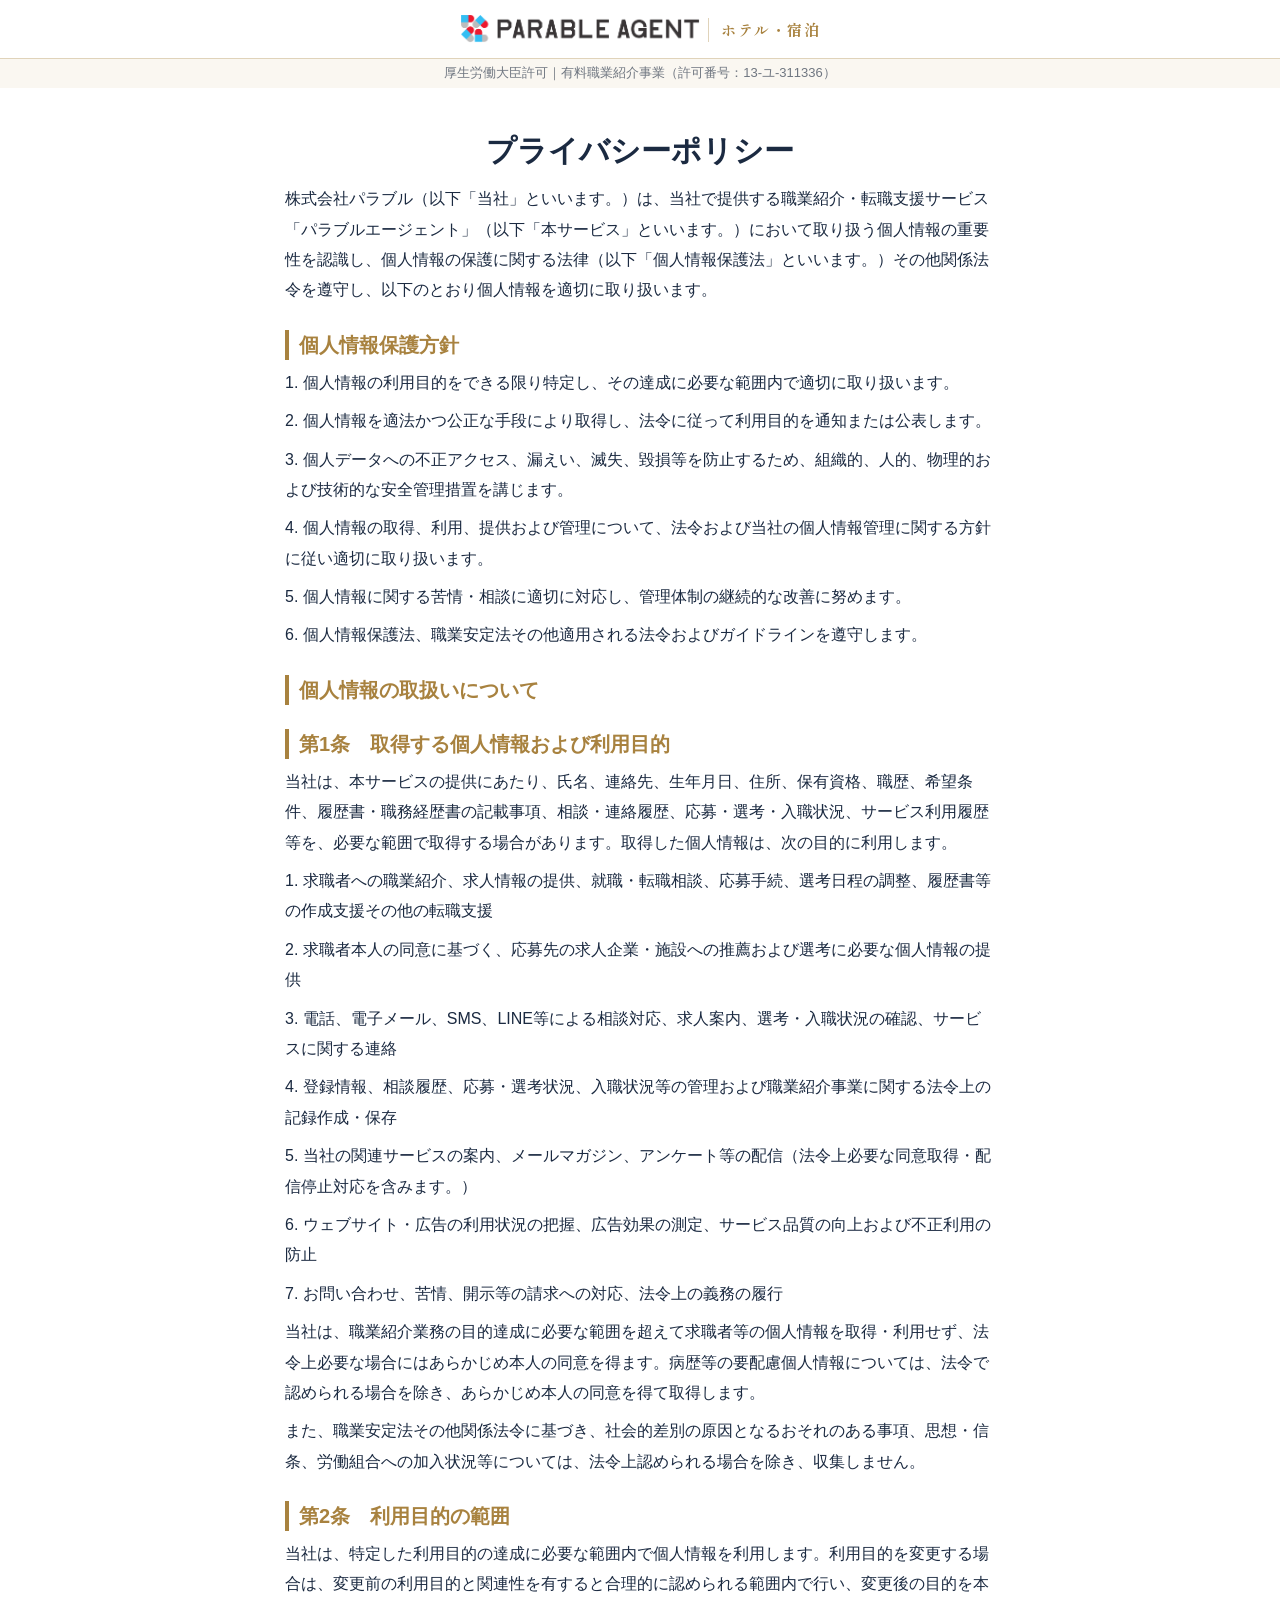
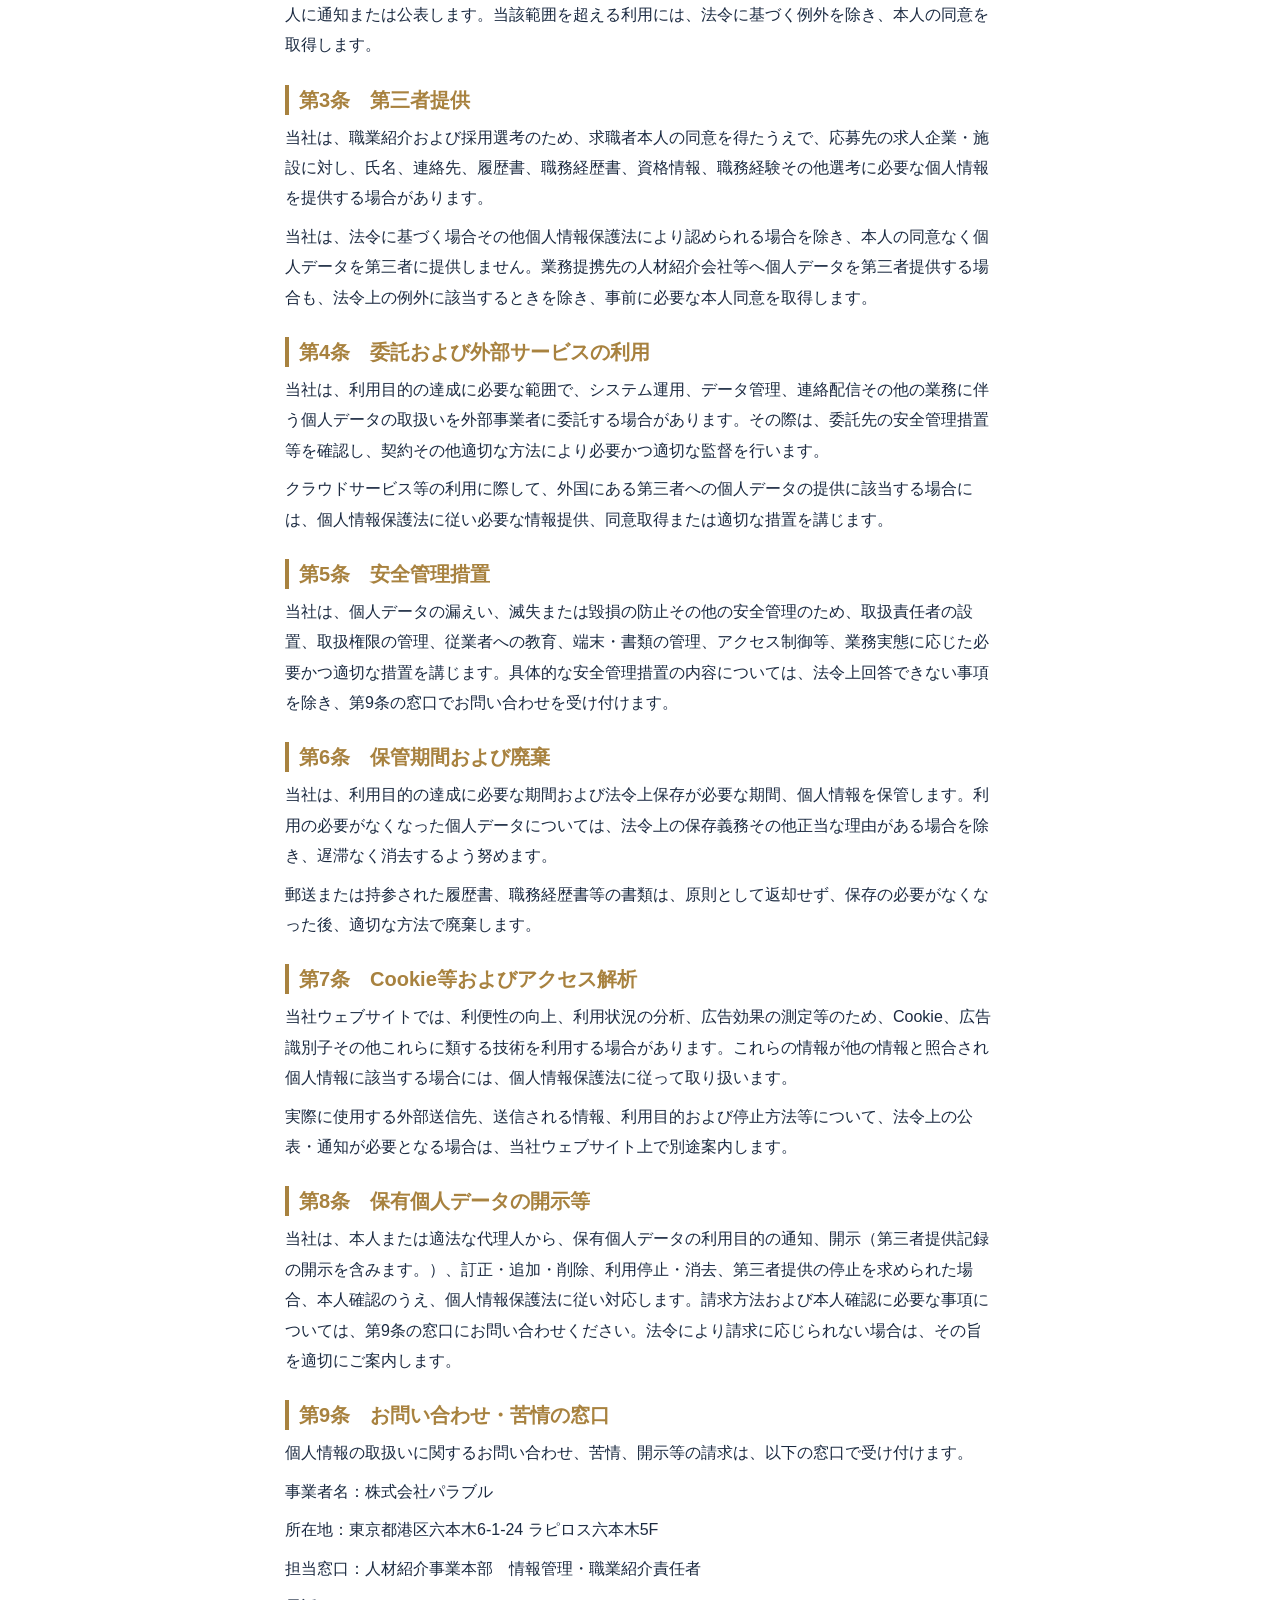
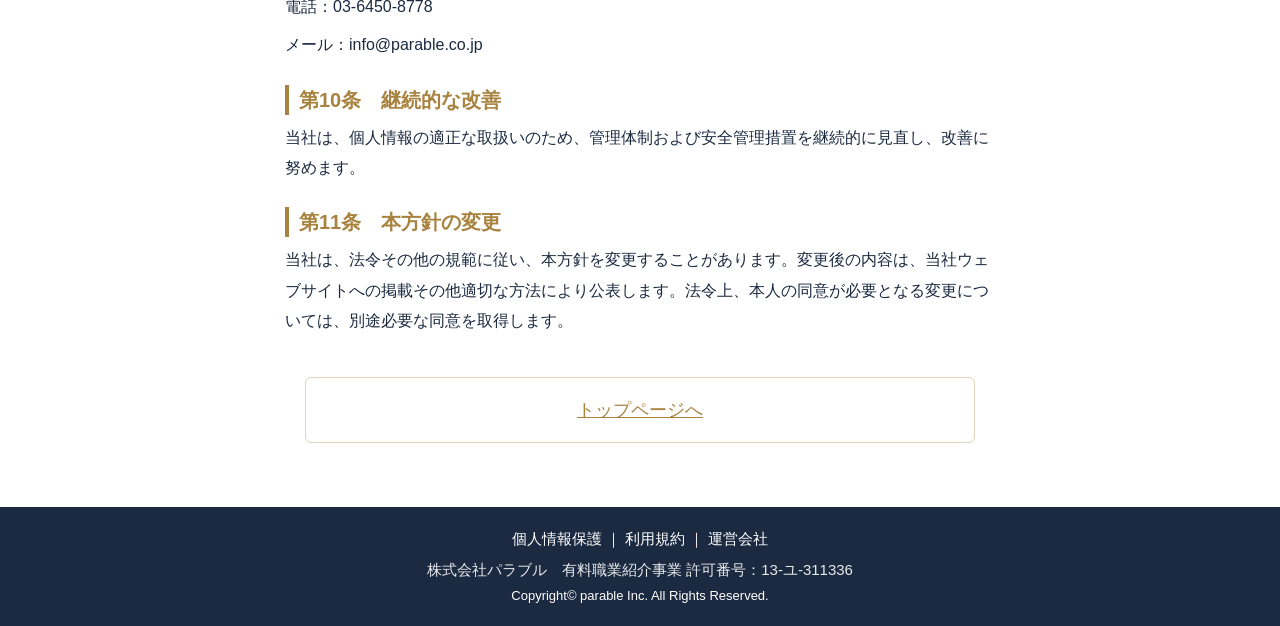
==== commit e48cadb5: "Replace privacy policy and terms with the client's final text" ====
--- a/privacy.html
+++ b/privacy.html
@@ -5,8 +5,8 @@
     <meta charset="UTF-8">
     <meta http-equiv="X-UA-Compatible" content="IE=edge">
     <meta name="viewport" content="width=device-width,initial-scale=1.0">
-    <title>個人情報保護方針｜パラブルエージェント ホテル・宿泊</title>
-    <meta name="description" content="株式会社パラブルの個人情報保護方針および個人情報の取り扱いについて">
+    <title>プライバシーポリシー｜パラブルエージェント ホテル・宿泊</title>
+    <meta name="description" content="株式会社パラブル「パラブルエージェント」のプライバシーポリシー">
     <link rel="stylesheet" href="./css/reset.css?v=20261030a">
     <link rel="stylesheet" href="./css/style_mini.css?v=20261030a">
     <link rel="stylesheet" href="./css/lp4.css?v=20261030a">
@@ -31,45 +31,56 @@
 
         <main class="policy">
             <div class="sec-inner">
-                <h1>個人情報保護方針</h1>
-      <p>株式会社パラブル（以下「当社」といいます）は、お預かりした個人情報を保護することが、キャリア関連事業を営む当社の社会的責務であると考えております。当社は全従業員に個人情報保護の重要性の認識と取組みを徹底させることにより、個人情報保護の仕組みを構築し、個人情報の保護を推進することを宣言いたします。</p>
-      <p>1. 個人情報の利用は目的を限定し、目的の達成に必要な範囲で利用し、目的外利用を行わないものとし、そのための措置を講じます。</p>
-      <p>2. 個人情報の収集は適法かつ公正な方法で収集します。</p>
-      <p>3. 個人情報への不正なアクセス、個人情報の紛失・破壊・改ざん・漏洩などに対し、組織的・技術的・人的・物理的に合理的な安全管理措置を講じます。安全管理措置は、社会情勢の変化が生じたり、不備が判明した場合、すみやかに是正・改善します。</p>
-      <p>4. 個人情報の収集･利用･提供は個人情報保護マネジメントシステムおよび関連規程に従って行います。</p>
-      <p>5. お寄せいただく苦情および相談に対して真摯に対応し、またその内容を検討し、継続的に個人情報保護水準の改善に努めます。</p>
-      <p>6. 個人情報保護に関する法令、国の定める指針、業界規範・慣習、公序良俗を遵守します。</p>
-      <h2>個人情報の取り扱いについて</h2>
-      <p>当社では、サービスを通してお預かりした個人情報の取扱いについて、下記の通り管理・運用を行っております。</p>
-      <h2>第1条　個人情報収集の目的</h2>
-      <p>以下の各号に掲げる目的で個人情報を取得し、その目的の範囲内でのみ利用します。</p>
-      <p>1. 適切な職業紹介及び転職に関する情報提供</p>
-      <p>2. 利用者の承諾を前提とした本サービス利用企業への個人情報開示</p>
-      <p>3. 当社が提供するサービスのご案内や資料の送付</p>
-      <p>4. メールマガジン、ニュース、アンケートの配信</p>
-      <h2>第2条　個人情報の利用</h2>
-      <p>当社は利用目的を明確にした上で個人情報を取得し、目的の範囲内に限り、個人情報を利用いたします。また、利用目的の範囲を超えて個人情報の利用を行わないよう、社内の管理体制の整備および安全管理措置を講じます。</p>
-      <h2>第3条　個人情報の管理と保護</h2>
-      <p>個人情報の管理は、厳重に行うこととし、利用者にご承諾いただいた場合を除き、第三者に対しデータを開示・提供することは原則いたしません。また個人情報の漏えい、滅失又はき損を防ぐため、安全管理措置を規定し実施いたします。また問題発生の予防のための手順を設け実施するとともに、万が一の問題発生に対しては速やかに再発防止のための是正を行います。</p>
-      <h2>第4条　外部預託</h2>
-      <p>システムの改善・保守や情報処理の業務を外部に委託する際に、個人情報を預託する場合があります。その場合には、高い個人情報保護水準を確保していることを条件に委託先を選定し、機密保持契約を締結した上で預託を行います。</p>
-      <h2>第5条　個人情報の保管期間</h2>
-      <p>当社が判断する適切な期間を経たのち、個人情報保護の観点に基づき、利用者の個人情報を削除します。なお履歴書および職務経歴書等、当社へ郵送および持参いただいた書類は、企業紹介・推薦の有無、採用・不採用の結果を問わず返却致しません。個人情報の削除と同時に当社が責任を持って廃棄します。なお個人情報は、法令等の定めに従いサービスを終了した後も一定期間保管します。保管期間が経過した個人情報は速やかに削除します。</p>
-      <h2>第6条　法令・規範の遵守</h2>
-      <p>当社は、当社が保有する個人情報の取扱いに関して適用される法令、国が定める指針及びその他の規範を遵守いたします。</p>
-      <h2>第7条　お問い合わせ・苦情への対応</h2>
-      <p>当社は、利用者から、個人情報保護法の定めに基づき、個人情報の開示・訂正・利用停止・消去・第三者への提供の停止を求められたときは、利用者ご本人からのご請求であることを確認のうえで、遅滞なく、同法に基づき対応します。</p>
-      <p>また、当社は、当社が保有する個人情報に対するお問い合わせや苦情に対して、受付、対応の体制と手順を整備し、迅速に対応いたします。</p>
-      <h2>第8条　個人情報保護管理体制および仕組みの継続的改善</h2>
-      <p>当社は、個人情報保護に関する管理の体制と仕組みについて継続的改善を実施いたします。</p>
-      <h2>第9条　本方針の変更</h2>
-      <p>当社は本方針を必要に応じて変更することができることとします。変更の内容については本Webサイト上に2週間掲載し、その期間経過を持って、すべての利用者が承諾したものとみなします。</p>
-      <p>東京都港区六本木6-1-24 ラピロス六本木 5Ｆ</p>
-      <p>株式会社パラブル</p>
-      <p>人材紹介事業本部　情報管理　職業紹介責任者</p>
-      <p>（個人情報に関する苦情・お問い合わせ窓口）</p>
-      <p>電話によるお問い合わせ：03-6450-8778</p>
-      <p>E-mailによるお問い合わせ：info@parable.co.jp</p>
+                <h1>プライバシーポリシー</h1>
+      <p>株式会社パラブル（以下「当社」といいます。）は、当社で提供する職業紹介・転職支援サービス「パラブルエージェント」（以下「本サービス」といいます。）において取り扱う個人情報の重要性を認識し、個人情報の保護に関する法律（以下「個人情報保護法」といいます。）その他関係法令を遵守し、以下のとおり個人情報を適切に取り扱います。</p>
+      <h2>個人情報保護方針</h2>
+      <p>1. 個人情報の利用目的をできる限り特定し、その達成に必要な範囲内で適切に取り扱います。</p>
+      <p>2. 個人情報を適法かつ公正な手段により取得し、法令に従って利用目的を通知または公表します。</p>
+      <p>3. 個人データへの不正アクセス、漏えい、滅失、毀損等を防止するため、組織的、人的、物理的および技術的な安全管理措置を講じます。</p>
+      <p>4. 個人情報の取得、利用、提供および管理について、法令および当社の個人情報管理に関する方針に従い適切に取り扱います。</p>
+      <p>5. 個人情報に関する苦情・相談に適切に対応し、管理体制の継続的な改善に努めます。</p>
+      <p>6. 個人情報保護法、職業安定法その他適用される法令およびガイドラインを遵守します。</p>
+      <h2>個人情報の取扱いについて</h2>
+      <h2>第1条　取得する個人情報および利用目的</h2>
+      <p>当社は、本サービスの提供にあたり、氏名、連絡先、生年月日、住所、保有資格、職歴、希望条件、履歴書・職務経歴書の記載事項、相談・連絡履歴、応募・選考・入職状況、サービス利用履歴等を、必要な範囲で取得する場合があります。取得した個人情報は、次の目的に利用します。</p>
+      <p>1. 求職者への職業紹介、求人情報の提供、就職・転職相談、応募手続、選考日程の調整、履歴書等の作成支援その他の転職支援</p>
+      <p>2. 求職者本人の同意に基づく、応募先の求人企業・施設への推薦および選考に必要な個人情報の提供</p>
+      <p>3. 電話、電子メール、SMS、LINE等による相談対応、求人案内、選考・入職状況の確認、サービスに関する連絡</p>
+      <p>4. 登録情報、相談履歴、応募・選考状況、入職状況等の管理および職業紹介事業に関する法令上の記録作成・保存</p>
+      <p>5. 当社の関連サービスの案内、メールマガジン、アンケート等の配信（法令上必要な同意取得・配信停止対応を含みます。）</p>
+      <p>6. ウェブサイト・広告の利用状況の把握、広告効果の測定、サービス品質の向上および不正利用の防止</p>
+      <p>7. お問い合わせ、苦情、開示等の請求への対応、法令上の義務の履行</p>
+      <p>当社は、職業紹介業務の目的達成に必要な範囲を超えて求職者等の個人情報を取得・利用せず、法令上必要な場合にはあらかじめ本人の同意を得ます。病歴等の要配慮個人情報については、法令で認められる場合を除き、あらかじめ本人の同意を得て取得します。</p>
+      <p>また、職業安定法その他関係法令に基づき、社会的差別の原因となるおそれのある事項、思想・信条、労働組合への加入状況等については、法令上認められる場合を除き、収集しません。</p>
+      <h2>第2条　利用目的の範囲</h2>
+      <p>当社は、特定した利用目的の達成に必要な範囲内で個人情報を利用します。利用目的を変更する場合は、変更前の利用目的と関連性を有すると合理的に認められる範囲内で行い、変更後の目的を本人に通知または公表します。当該範囲を超える利用には、法令に基づく例外を除き、本人の同意を取得します。</p>
+      <h2>第3条　第三者提供</h2>
+      <p>当社は、職業紹介および採用選考のため、求職者本人の同意を得たうえで、応募先の求人企業・施設に対し、氏名、連絡先、履歴書、職務経歴書、資格情報、職務経験その他選考に必要な個人情報を提供する場合があります。</p>
+      <p>当社は、法令に基づく場合その他個人情報保護法により認められる場合を除き、本人の同意なく個人データを第三者に提供しません。業務提携先の人材紹介会社等へ個人データを第三者提供する場合も、法令上の例外に該当するときを除き、事前に必要な本人同意を取得します。</p>
+      <h2>第4条　委託および外部サービスの利用</h2>
+      <p>当社は、利用目的の達成に必要な範囲で、システム運用、データ管理、連絡配信その他の業務に伴う個人データの取扱いを外部事業者に委託する場合があります。その際は、委託先の安全管理措置等を確認し、契約その他適切な方法により必要かつ適切な監督を行います。</p>
+      <p>クラウドサービス等の利用に際して、外国にある第三者への個人データの提供に該当する場合には、個人情報保護法に従い必要な情報提供、同意取得または適切な措置を講じます。</p>
+      <h2>第5条　安全管理措置</h2>
+      <p>当社は、個人データの漏えい、滅失または毀損の防止その他の安全管理のため、取扱責任者の設置、取扱権限の管理、従業者への教育、端末・書類の管理、アクセス制御等、業務実態に応じた必要かつ適切な措置を講じます。具体的な安全管理措置の内容については、法令上回答できない事項を除き、第9条の窓口でお問い合わせを受け付けます。</p>
+      <h2>第6条　保管期間および廃棄</h2>
+      <p>当社は、利用目的の達成に必要な期間および法令上保存が必要な期間、個人情報を保管します。利用の必要がなくなった個人データについては、法令上の保存義務その他正当な理由がある場合を除き、遅滞なく消去するよう努めます。</p>
+      <p>郵送または持参された履歴書、職務経歴書等の書類は、原則として返却せず、保存の必要がなくなった後、適切な方法で廃棄します。</p>
+      <h2>第7条　Cookie等およびアクセス解析</h2>
+      <p>当社ウェブサイトでは、利便性の向上、利用状況の分析、広告効果の測定等のため、Cookie、広告識別子その他これらに類する技術を利用する場合があります。これらの情報が他の情報と照合され個人情報に該当する場合には、個人情報保護法に従って取り扱います。</p>
+      <p>実際に使用する外部送信先、送信される情報、利用目的および停止方法等について、法令上の公表・通知が必要となる場合は、当社ウェブサイト上で別途案内します。</p>
+      <h2>第8条　保有個人データの開示等</h2>
+      <p>当社は、本人または適法な代理人から、保有個人データの利用目的の通知、開示（第三者提供記録の開示を含みます。）、訂正・追加・削除、利用停止・消去、第三者提供の停止を求められた場合、本人確認のうえ、個人情報保護法に従い対応します。請求方法および本人確認に必要な事項については、第9条の窓口にお問い合わせください。法令により請求に応じられない場合は、その旨を適切にご案内します。</p>
+      <h2>第9条　お問い合わせ・苦情の窓口</h2>
+      <p>個人情報の取扱いに関するお問い合わせ、苦情、開示等の請求は、以下の窓口で受け付けます。</p>
+      <p>事業者名：株式会社パラブル</p>
+      <p>所在地：東京都港区六本木6-1-24 ラピロス六本木5F</p>
+      <p>担当窓口：人材紹介事業本部　情報管理・職業紹介責任者</p>
+      <p>電話：03-6450-8778</p>
+      <p>メール：info@parable.co.jp</p>
+      <h2>第10条　継続的な改善</h2>
+      <p>当社は、個人情報の適正な取扱いのため、管理体制および安全管理措置を継続的に見直し、改善に努めます。</p>
+      <h2>第11条　本方針の変更</h2>
+      <p>当社は、法令その他の規範に従い、本方針を変更することがあります。変更後の内容は、当社ウェブサイトへの掲載その他適切な方法により公表します。法令上、本人の同意が必要となる変更については、別途必要な同意を取得します。</p>
                 <div class="step__btn-container policy__back">
                     <p class="prevbtn-box" style="width:100%"><a class="prevbtn" href="./" style="display:block;text-align:center">トップページへ</a></p>
                 </div>
